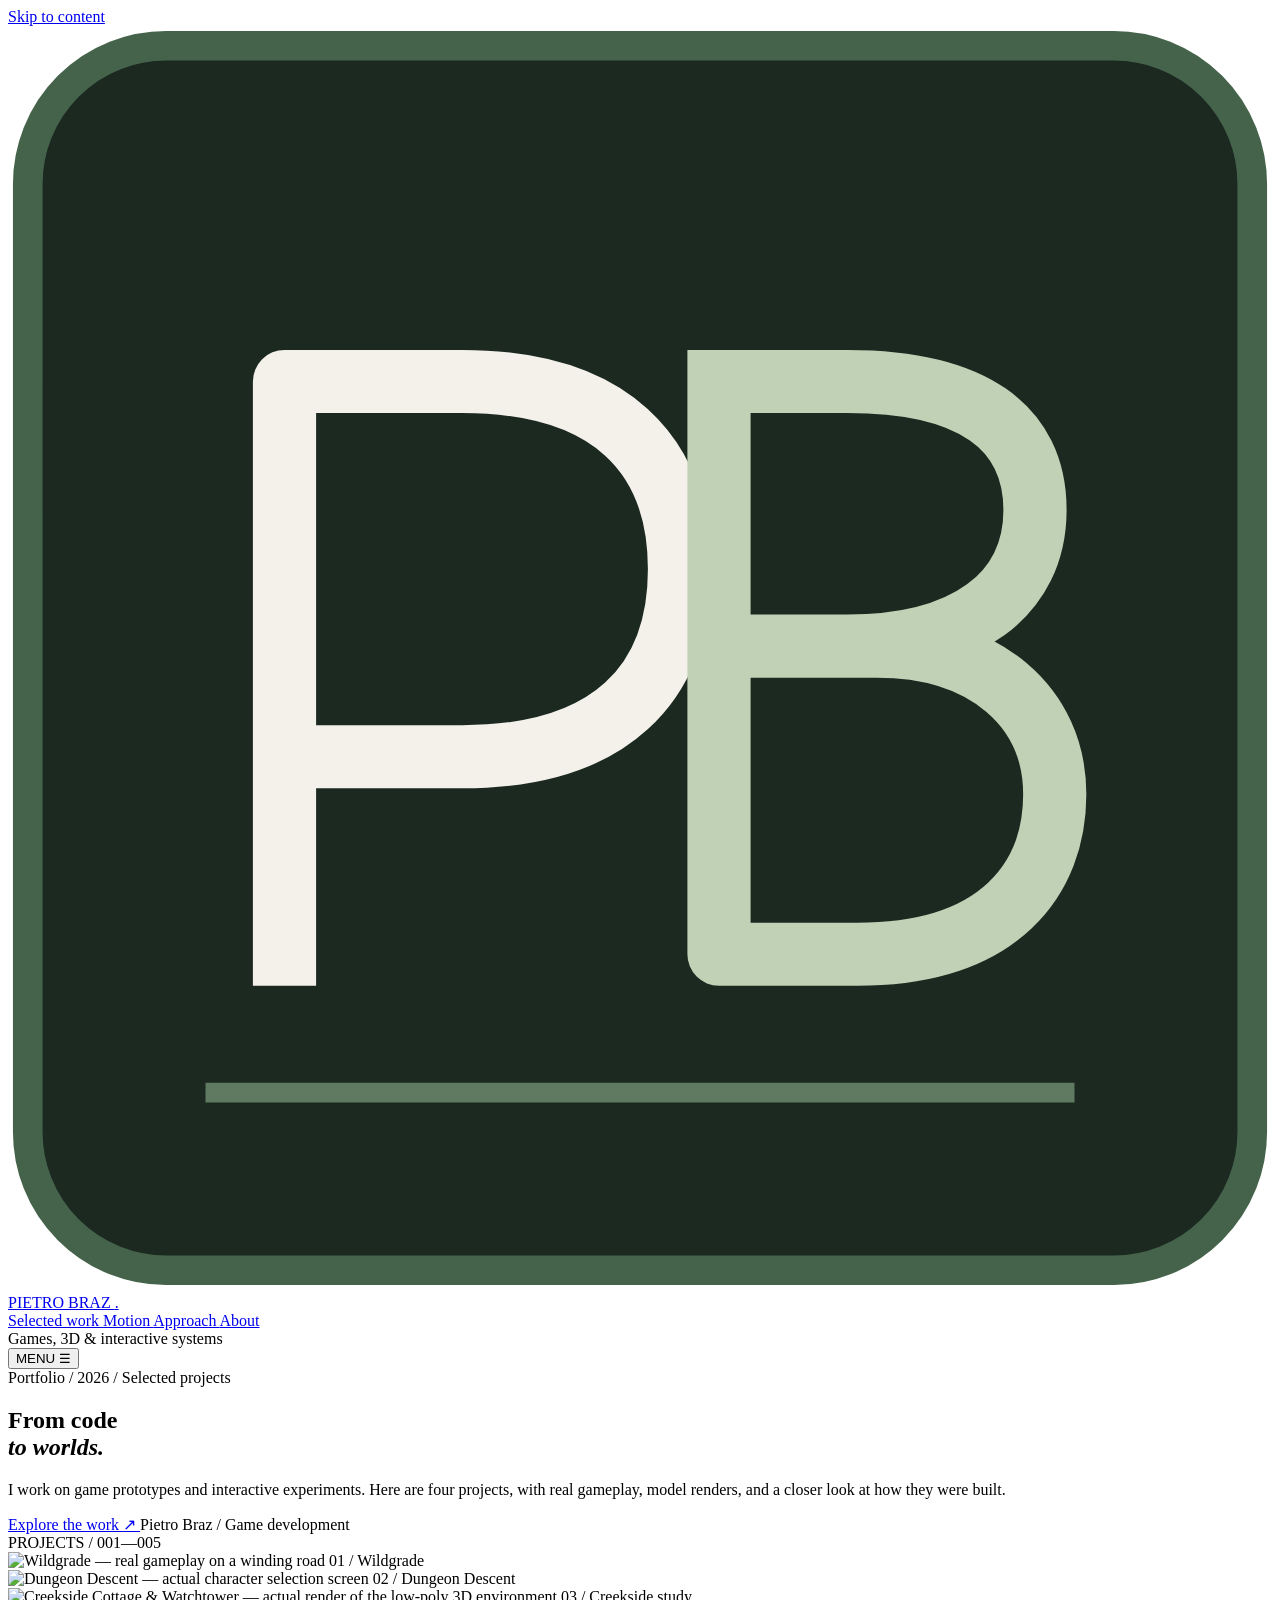
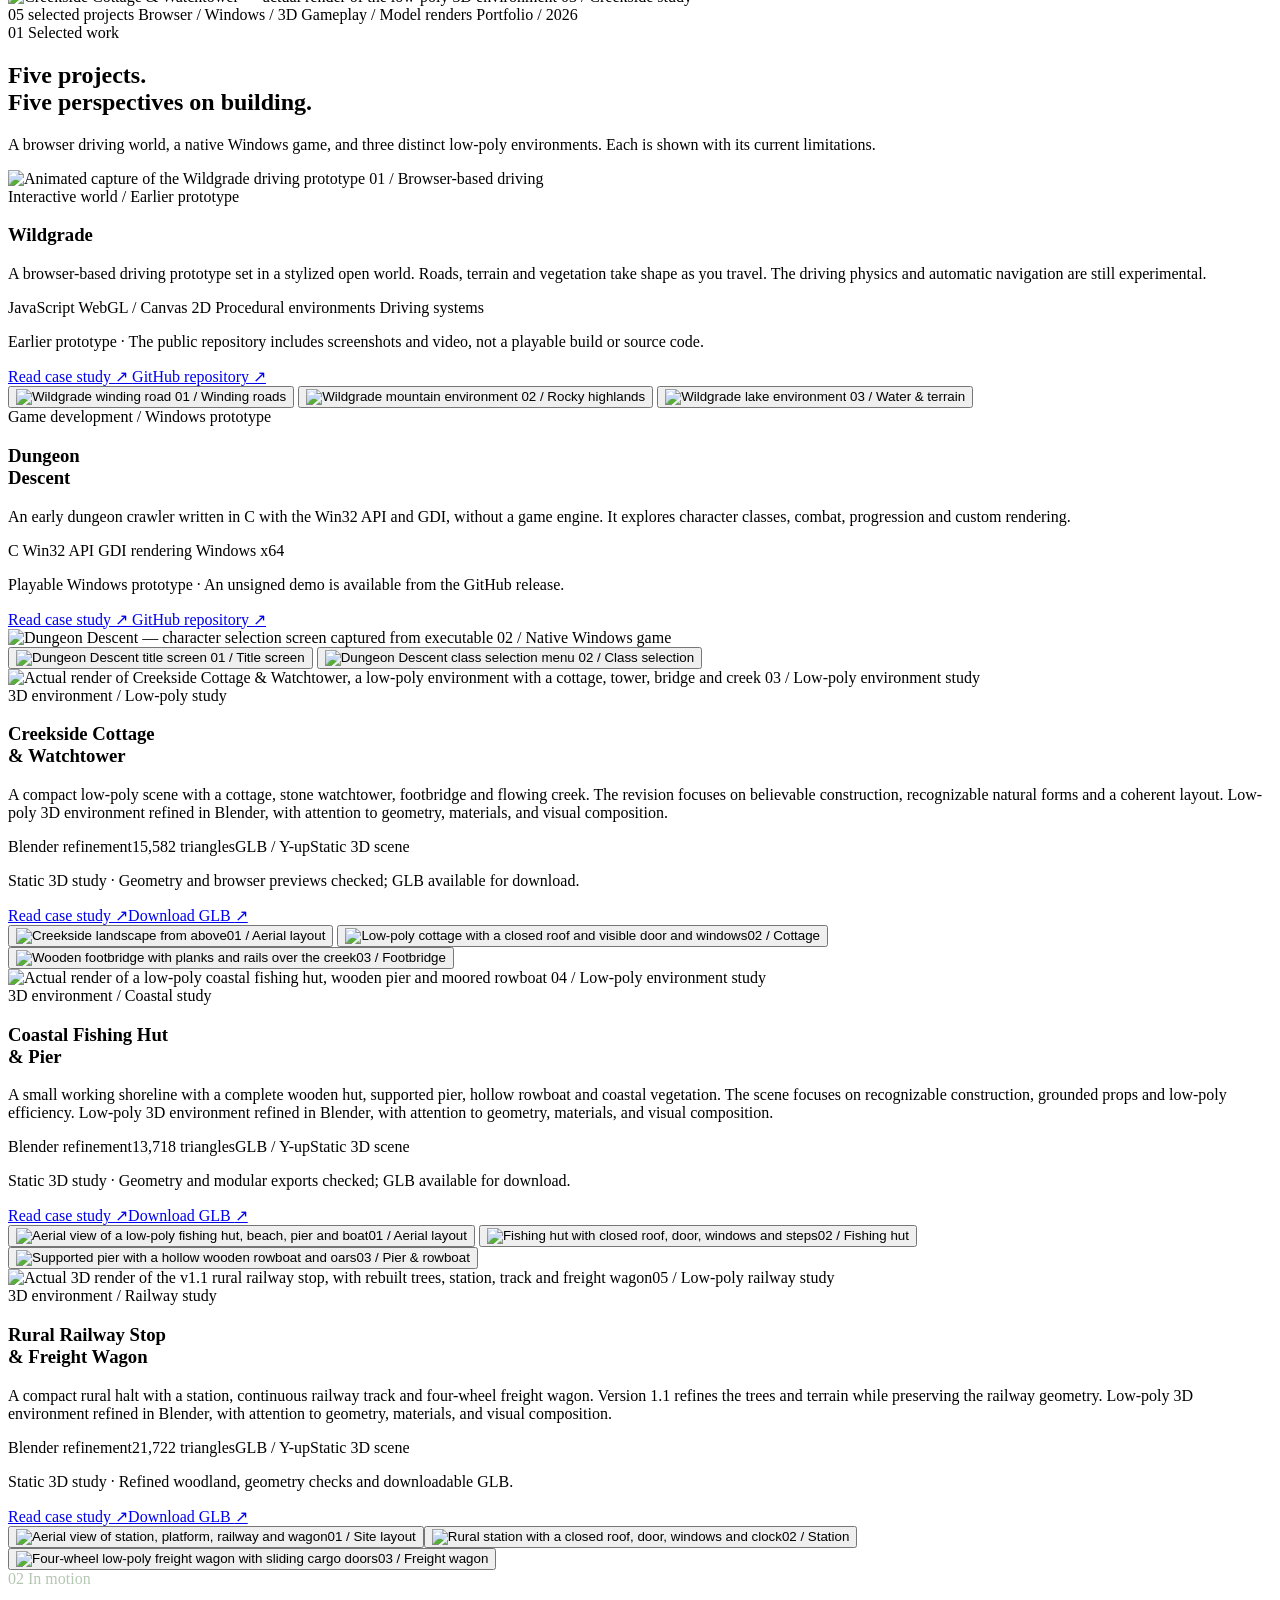
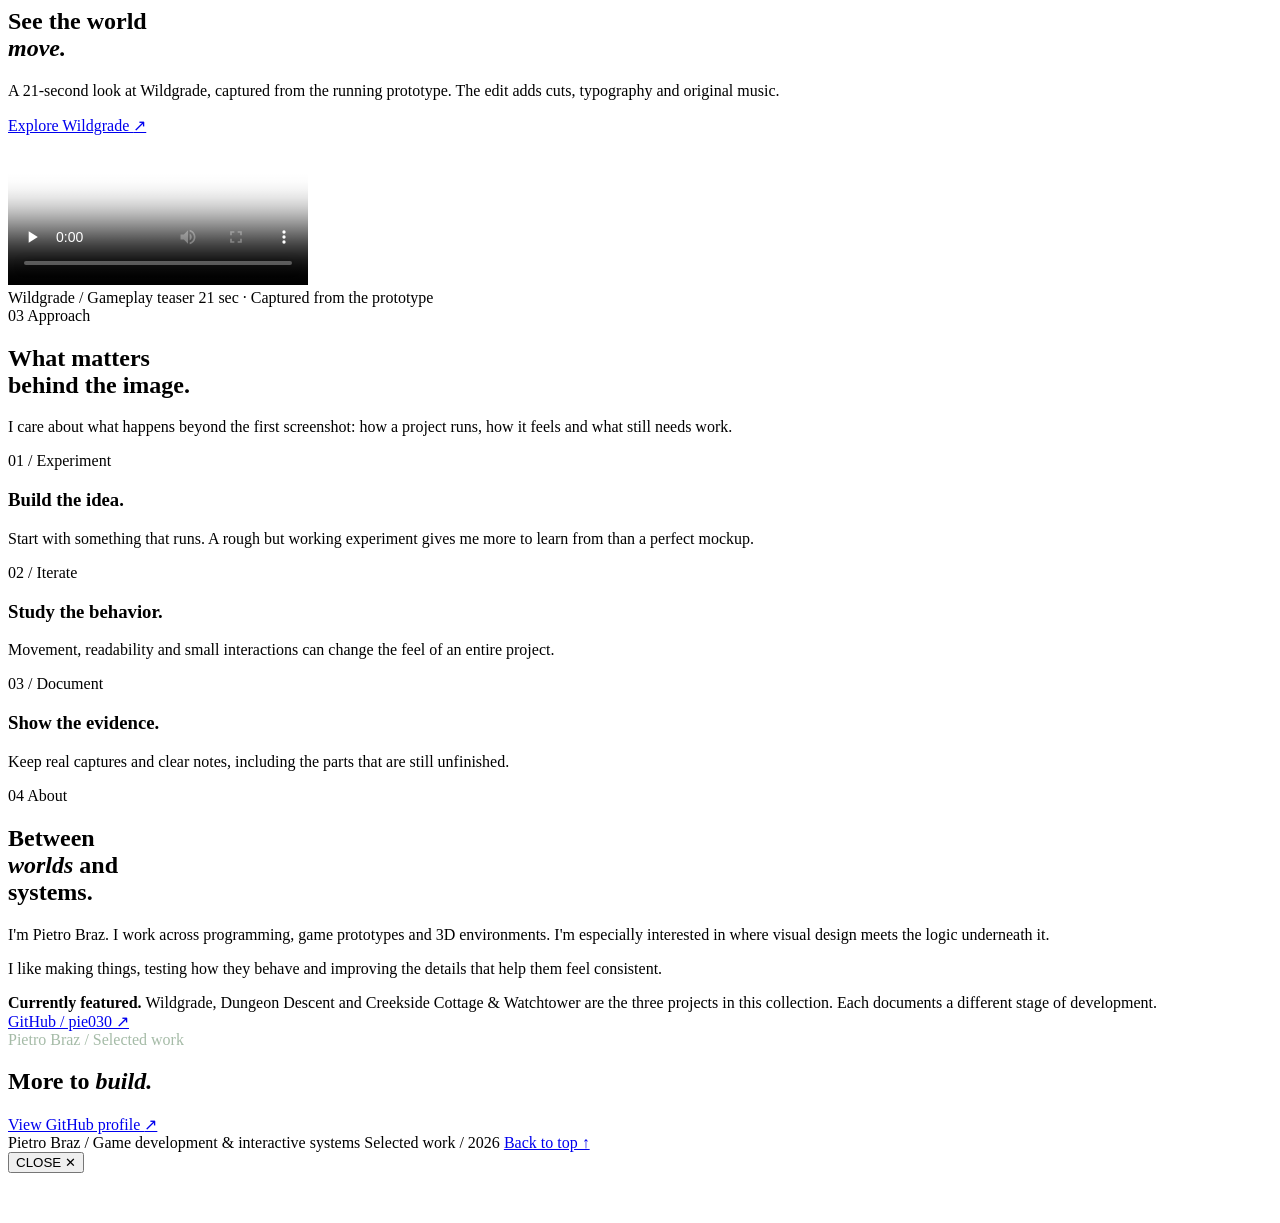
==== index.html @ 0a049646 "Highlight Blender refinement and visual craft in low-poly portfolio studies" ====
<!DOCTYPE html>
<html lang="en">
 <head>
  <meta charset="utf-8"/>
  <meta content="width=device-width, initial-scale=1" name="viewport"/>
  <meta content="#1b2921" name="theme-color"/>
  <meta content="Pietro Braz" name="author"/>
  <meta content="index, follow, max-image-preview:large" name="robots"/>
  <meta content="Pietro Braz — game development and low-poly 3D environments. Five projects spanning driving prototypes, Windows games, coastal scenes and rural railway modeling." name="description"/>
  <link href="https://pie030.github.io/" rel="canonical"/>
  <link href="favicon.svg" rel="icon" type="image/svg+xml"/>
  <link href="favicon.ico" rel="icon" sizes="any"/>
  <link href="apple-touch-icon.png" rel="apple-touch-icon" sizes="256x256"/>
  <meta content="website" property="og:type"/>
  <meta content="Pietro Braz — Portfolio" property="og:site_name"/>
  <meta content="Pietro Braz — Interactive Worlds &amp; Game Systems" property="og:title"/>
  <meta content="Five selected projects in games and 3D environments: Wildgrade, Dungeon Descent, Creekside, Coastal Fishing Hut and Rural Railway Stop. Actual model renders and gameplay captures." property="og:description"/>
  <meta content="https://pie030.github.io/" property="og:url"/>
  <meta content="https://raw.githubusercontent.com/pie030/Wildgrade/main/assets/screenshots/driving.png" property="og:image"/>
  
  <meta content="summary_large_image" name="twitter:card"/>
  <meta content="Pietro Braz — Selected Work" name="twitter:title"/>
  <meta content="Game prototypes, interactive worlds, and low-poly 3D environments." name="twitter:description"/>
  <meta content="https://raw.githubusercontent.com/pie030/Wildgrade/main/assets/screenshots/driving.png" name="twitter:image"/>
  <title>
   Pietro Braz — Interactive Worlds &amp; Game Systems
  </title>
  <link href="css/home.css" rel="stylesheet"/>
  <noscript>
   <style>
    @media (max-width: 760px) {
  .nav { flex-wrap: wrap; }
  .navlinks { display: flex; position: static; width: 100%; padding: 14px 0; box-shadow: none; flex-direction: row; flex-wrap: wrap; gap: 14px 24px; }
  .menu-btn { display: none; }
}
   </style>
  </noscript>
 </head>
 <body>
  <a class="skip" href="#main">
   Skip to content
  </a>
  <header class="sitehead">
   <div class="wrap nav">
    <a aria-label="Pietro Braz, home" class="brand" href="#top">
     <span aria-hidden="true" class="brandmark">
      <svg aria-label="Pietro Braz — monograma PB" role="img" viewbox="0 0 64 64" xmlns="http://www.w3.org/2000/svg">
       <rect fill="#1b2921" height="62" rx="7" width="62" x="1" y="1">
       </rect>
       <rect fill="none" height="62" rx="7" stroke="#45634b" stroke-width="1.5" width="62" x="1" y="1">
       </rect>
       <path d="M14 47V18h9c7.5 0 11 3.7 11 9.5S30.5 37 23 37h-9" fill="none" stroke="#f3f1e9" stroke-linecap="square" stroke-linejoin="round" stroke-width="3.2">
       </path>
       <path d="M36 18v29h7c7.3 0 10-3.9 10-8.1 0-4.4-3.5-7.5-9-7.5h-8m0 0h6.5c6 0 9.5-2.6 9.5-6.9 0-4.2-3.2-6.5-9.5-6.5H36" fill="none" stroke="#c0d1b5" stroke-linecap="square" stroke-linejoin="round" stroke-width="3.2">
       </path>
       <path d="M10 54h44" stroke="#607a62" stroke-width="1">
       </path>
      </svg>
     </span>
     <span>
      PIETRO BRAZ
      <span class="period">
       .
      </span>
     </span>
    </a>
    <nav aria-label="Main navigation" class="navlinks" id="navlinks">
     <a href="#work">
      Selected work
     </a>
     <a href="#film">
      Motion
     </a>
     <a href="#approach">
      Approach
     </a>
     <a href="#about">
      About
     </a>
    </nav>
    <div class="nav-end">
     Games, 3D &amp; interactive systems
    </div>
    <button aria-controls="navlinks" aria-expanded="false" aria-label="Open navigation menu" class="menu-btn" id="menuBtn" type="button">
     MENU ☰
    </button>
   </div>
  </header>
  <main id="main" tabindex="-1">
   <section class="hero" id="top">
    <div class="wrap hero-grid">
     <div class="hero-copy">
      <div>
       <div class="micro eyebrow">
        Portfolio / 2026 / Selected projects
       </div>
       <h1>
        From code
        <br/>
        <em>
         to worlds.
        </em>
       </h1>
       <p>
        I work on game prototypes and interactive experiments. Here are four projects, with real gameplay, model renders, and a closer look at how they were built.
       </p>
      </div>
      <div class="hero-actions">
       <a class="text-link" href="#work">
        Explore the work
        <span aria-hidden="true" class="arrow">
         ↗
        </span>
       </a>
       <span class="muted">
        Pietro Braz / Game development
       </span>
      </div>
     </div>
     <div class="hero-media">
      <span class="hero-index">
       PROJECTS / 001—005
      </span>
      <div class="media-card primary">
       <img alt="Wildgrade — real gameplay on a winding road" decoding="async" fetchpriority="high" height="760" src="assets/wildgrade-road.webp" width="1280"/>
       <span class="media-label">
        01 / Wildgrade
       </span>
      </div>
      <div class="media-card secondary">
       <img alt="Dungeon Descent — actual character selection screen" decoding="async" height="875" src="assets/dungeon-selection.webp" width="1400"/>
       <span class="media-label">
        02 / Dungeon Descent
       </span>
      </div>
      <div class="media-card third">
       <img alt="Creekside Cottage &amp; Watchtower — actual render of the low-poly 3D environment" decoding="async" height="1000" src="assets/creekside-hero.webp" width="1600"/>
       <span class="media-label">
        03 / Creekside study
       </span>
      </div>
     </div>
    </div>
   </section>
   <div class="ticker">
    <div class="wrap">
     <span>
      05 selected projects
     </span>
     <span>
      Browser / Windows / 3D
     </span>
     <span>
      Gameplay / Model renders
     </span>
     <span>
      Portfolio / 2026
     </span>
    </div>
   </div>
   <section class="section" id="work">
    <div class="wrap">
     <div class="sectionhead">
      <div>
       <div class="micro">
        <span class="section-index">
         01
        </span>
        Selected work
       </div>
       <h2>
        Five projects.
        <br/>
        Five perspectives on building.
       </h2>
      </div>
      <p>
       A browser driving world, a native Windows game, and three distinct low-poly environments. Each is shown with its current limitations.
      </p>
     </div>
     <article aria-labelledby="wild-title" class="case">
      <div class="case-top">
       <div class="case-media">
        <picture>
         <source media="(prefers-reduced-motion: reduce)" srcset="assets/wildgrade-road.webp"/>
         <img alt="Animated capture of the Wildgrade driving prototype" decoding="async" height="360" loading="lazy" src="assets/wildgrade-driving-motion.webp" width="640"/>
        </picture>
        <span class="case-corner">
         01 / Browser-based driving
        </span>
       </div>
       <div class="case-content">
        <div>
         <div class="kicker">
          Interactive world / Earlier prototype
         </div>
         <h3 id="wild-title">
          Wildgrade
         </h3>
         <p>
          A browser-based driving prototype set in a stylized open world. Roads, terrain and vegetation take shape as you travel. The driving physics and automatic navigation are still experimental.
         </p>
         <div class="chips">
          <span class="chip">
           JavaScript
          </span>
          <span class="chip">
           WebGL / Canvas 2D
          </span>
          <span class="chip">
           Procedural environments
          </span>
          <span class="chip">
           Driving systems
          </span>
         </div>
        </div>
        <div class="case-bottom">
         <p class="case-note">
          Earlier prototype · The public repository includes screenshots and video, not a playable build or source code.
         </p>
         <div class="project-actions">
          <a class="text-link" href="projects/wildgrade.html">
           Read case study
           <span aria-hidden="true" class="arrow">
            ↗
           </span>
          </a>
          <a class="text-link project-secondary" href="https://github.com/pie030/Wildgrade" rel="noopener noreferrer" target="_blank">
           GitHub repository
           <span aria-hidden="true" class="arrow">
            ↗
           </span>
          </a>
         </div>
        </div>
       </div>
      </div>
      <div class="case-gallery">
       <button aria-label="Enlarge Wildgrade road screenshot" class="gallery-tile" data-caption="Wildgrade / Winding roads" data-lightbox="" type="button">
        <img alt="Wildgrade winding road" decoding="async" height="760" loading="lazy" src="assets/wildgrade-road.webp" width="1280"/>
        <span>
         01 / Winding roads
        </span>
       </button>
       <button aria-label="Enlarge Wildgrade mountain screenshot" class="gallery-tile" data-caption="Wildgrade / Rocky highlands" data-lightbox="" type="button">
        <img alt="Wildgrade mountain environment" decoding="async" height="760" loading="lazy" src="assets/wildgrade-mountains.webp" width="1280"/>
        <span>
         02 / Rocky highlands
        </span>
       </button>
       <button aria-label="Enlarge Wildgrade lake screenshot" class="gallery-tile" data-caption="Wildgrade / Water &amp; terrain" data-lightbox="" type="button">
        <img alt="Wildgrade lake environment" decoding="async" height="760" loading="lazy" src="assets/wildgrade-lake.webp" width="1280"/>
        <span>
         03 / Water &amp; terrain
        </span>
       </button>
      </div>
     </article>
     <article aria-labelledby="dungeon-title" class="case">
      <div class="case-top reverse">
       <div class="case-content">
        <div>
         <div class="kicker">
          Game development / Windows prototype
         </div>
         <h3 id="dungeon-title">
          Dungeon
          <br/>
          Descent
         </h3>
         <p>
          An early dungeon crawler written in C with the Win32 API and GDI, without a game engine. It explores character classes, combat, progression and custom rendering.
         </p>
         <div class="chips">
          <span class="chip">
           C
          </span>
          <span class="chip">
           Win32 API
          </span>
          <span class="chip">
           GDI rendering
          </span>
          <span class="chip">
           Windows x64
          </span>
         </div>
        </div>
        <div class="case-bottom">
         <p class="case-note">
          Playable Windows prototype · An unsigned demo is available from the GitHub release.
         </p>
         <div class="project-actions">
          <a class="text-link" href="projects/dungeon-descent.html">
           Read case study
           <span aria-hidden="true" class="arrow">
            ↗
           </span>
          </a>
          <a class="text-link project-secondary" href="https://github.com/pie030/Dungeon-Descent" rel="noopener noreferrer" target="_blank">
           GitHub repository
           <span aria-hidden="true" class="arrow">
            ↗
           </span>
          </a>
         </div>
        </div>
       </div>
       <div class="case-media dungeon">
        <img alt="Dungeon Descent — character selection screen captured from executable" decoding="async" height="875" loading="lazy" src="assets/dungeon-selection.webp" width="1400"/>
        <span class="case-corner">
         02 / Native Windows game
        </span>
       </div>
      </div>
      <div class="case-gallery two">
       <button aria-label="Enlarge Dungeon Descent title screen" class="gallery-tile dungeon" data-caption="Dungeon Descent / Title screen" data-lightbox="" type="button">
        <img alt="Dungeon Descent title screen" decoding="async" height="875" loading="lazy" src="assets/dungeon-title.webp" width="1400"/>
        <span>
         01 / Title screen
        </span>
       </button>
       <button aria-label="Enlarge Dungeon Descent character selection" class="gallery-tile dungeon" data-caption="Dungeon Descent / Class selection" data-lightbox="" type="button">
        <img alt="Dungeon Descent class selection menu" decoding="async" height="875" loading="lazy" src="assets/dungeon-selection.webp" width="1400"/>
        <span>
         02 / Class selection
        </span>
       </button>
      </div>
     </article>
     <article aria-labelledby="creekside-title" class="case">
      <div class="case-top">
       <div class="case-media">
        <img alt="Actual render of Creekside Cottage &amp; Watchtower, a low-poly environment with a cottage, tower, bridge and creek" decoding="async" height="1000" loading="lazy" src="assets/creekside-hero.webp" width="1600"/>
        <span class="case-corner">03 / Low-poly environment study</span>
       </div>
       <div class="case-content">
        <div>
         <div class="kicker">3D environment / Low-poly study</div>
         <h3 id="creekside-title">Creekside Cottage<br/>&amp; Watchtower</h3>
         <p>A compact low-poly scene with a cottage, stone watchtower, footbridge and flowing creek. The revision focuses on believable construction, recognizable natural forms and a coherent layout. Low-poly 3D environment refined in Blender, with attention to geometry, materials, and visual composition.</p>
         <div class="chips"><span class="chip">Blender refinement</span><span class="chip">15,582 triangles</span><span class="chip">GLB / Y-up</span><span class="chip">Static 3D scene</span></div>
        </div>
        <div class="case-bottom">
         <p class="case-note">Static 3D study · Geometry and browser previews checked; GLB available for download.</p>
         <div class="project-actions"><a class="text-link" href="projects/creekside-cottage-watchtower.html">Read case study <span aria-hidden="true" class="arrow">↗</span></a><a class="text-link project-secondary" href="assets/creekside-yup-v03.glb" download>Download GLB <span aria-hidden="true" class="arrow">↗</span></a></div>
        </div>
       </div>
      </div>
      <div class="case-gallery">
       <button aria-label="Enlarge aerial view of Creekside" class="gallery-tile" data-caption="Creekside / Aerial layout" data-lightbox="" type="button"><img alt="Creekside landscape from above" decoding="async" height="788" loading="lazy" src="assets/creekside-aerial.webp" width="1400"/><span>01 / Aerial layout</span></button>
       <button aria-label="Enlarge cottage detail" class="gallery-tile" data-caption="Creekside / Cottage construction" data-lightbox="" type="button"><img alt="Low-poly cottage with a closed roof and visible door and windows" decoding="async" height="675" loading="lazy" src="assets/creekside-cottage.webp" width="1200"/><span>02 / Cottage</span></button>
       <button aria-label="Enlarge bridge detail" class="gallery-tile" data-caption="Creekside / Footbridge" data-lightbox="" type="button"><img alt="Wooden footbridge with planks and rails over the creek" decoding="async" height="675" loading="lazy" src="assets/creekside-bridge.webp" width="1200"/><span>03 / Footbridge</span></button>
      </div>
     </article>
     <article aria-labelledby="coastal-title" class="case">
      <div class="case-top">
       <div class="case-media">
        <img alt="Actual render of a low-poly coastal fishing hut, wooden pier and moored rowboat" decoding="async" height="1000" loading="lazy" src="assets/coastal-hero.webp" width="1600"/>
        <span class="case-corner">04 / Low-poly environment study</span>
       </div>
       <div class="case-content">
        <div>
         <div class="kicker">3D environment / Coastal study</div>
         <h3 id="coastal-title">Coastal Fishing Hut<br/>&amp; Pier</h3>
         <p>A small working shoreline with a complete wooden hut, supported pier, hollow rowboat and coastal vegetation. The scene focuses on recognizable construction, grounded props and low-poly efficiency. Low-poly 3D environment refined in Blender, with attention to geometry, materials, and visual composition.</p>
         <div class="chips"><span class="chip">Blender refinement</span><span class="chip">13,718 triangles</span><span class="chip">GLB / Y-up</span><span class="chip">Static 3D scene</span></div>
        </div>
        <div class="case-bottom">
         <p class="case-note">Static 3D study · Geometry and modular exports checked; GLB available for download.</p>
         <div class="project-actions"><a class="text-link" href="projects/coastal-fishing-hut-pier.html">Read case study <span aria-hidden="true" class="arrow">↗</span></a><a class="text-link project-secondary" href="assets/coastal-fishing-hut-pier-yup.glb" download>Download GLB <span aria-hidden="true" class="arrow">↗</span></a></div>
        </div>
       </div>
      </div>
      <div class="case-gallery">
       <button aria-label="Enlarge aerial view of Coastal Fishing Hut and Pier" class="gallery-tile" data-caption="Coastal / Aerial layout" data-lightbox="" type="button"><img alt="Aerial view of a low-poly fishing hut, beach, pier and boat" decoding="async" height="900" loading="lazy" src="assets/coastal-aerial.webp" width="1600"/><span>01 / Aerial layout</span></button>
       <button aria-label="Enlarge fishing hut detail" class="gallery-tile" data-caption="Coastal / Fishing hut" data-lightbox="" type="button"><img alt="Fishing hut with closed roof, door, windows and steps" decoding="async" height="875" loading="lazy" src="assets/coastal-hut.webp" width="1400"/><span>02 / Fishing hut</span></button>
       <button aria-label="Enlarge pier and boat detail" class="gallery-tile" data-caption="Coastal / Pier and rowboat" data-lightbox="" type="button"><img alt="Supported pier with a hollow wooden rowboat and oars" decoding="async" height="875" loading="lazy" src="assets/coastal-boat.webp" width="1400"/><span>03 / Pier &amp; rowboat</span></button>
      </div>
     </article>
     <article aria-labelledby="railway-title" class="case">
      <div class="case-top"><div class="case-media"><img alt="Actual 3D render of the v1.1 rural railway stop, with rebuilt trees, station, track and freight wagon" decoding="async" height="1000" loading="lazy" src="assets/railway-hero.webp" width="1600"/><span class="case-corner">05 / Low-poly railway study</span></div>
       <div class="case-content"><div><div class="kicker">3D environment / Railway study</div><h3 id="railway-title">Rural Railway Stop<br/>&amp; Freight Wagon</h3><p>A compact rural halt with a station, continuous railway track and four-wheel freight wagon. Version 1.1 refines the trees and terrain while preserving the railway geometry. Low-poly 3D environment refined in Blender, with attention to geometry, materials, and visual composition.</p><div class="chips"><span class="chip">Blender refinement</span><span class="chip">21,722 triangles</span><span class="chip">GLB / Y-up</span><span class="chip">Static 3D scene</span></div></div><div class="case-bottom"><p class="case-note">Static 3D study · Refined woodland, geometry checks and downloadable GLB.</p><div class="project-actions"><a class="text-link" href="projects/rural-railway-stop-freight-wagon.html">Read case study <span aria-hidden="true" class="arrow">↗</span></a><a class="text-link project-secondary" href="assets/rural-railway-stop-freight-wagon-yup.glb" download>Download GLB <span aria-hidden="true" class="arrow">↗</span></a></div></div></div></div>
      <div class="case-gallery"><button aria-label="Enlarge aerial view of the railway stop" class="gallery-tile" data-caption="Railway / Aerial composition" data-lightbox="" type="button"><img alt="Aerial view of station, platform, railway and wagon" decoding="async" height="900" loading="lazy" src="assets/railway-aerial.webp" width="1600"/><span>01 / Site layout</span></button><button aria-label="Enlarge railway station detail" class="gallery-tile" data-caption="Railway / Station architecture" data-lightbox="" type="button"><img alt="Rural station with a closed roof, door, windows and clock" decoding="async" height="875" loading="lazy" src="assets/railway-station.webp" width="1400"/><span>02 / Station</span></button><button aria-label="Enlarge freight wagon detail" class="gallery-tile" data-caption="Railway / Freight wagon" data-lightbox="" type="button"><img alt="Four-wheel low-poly freight wagon with sliding cargo doors" decoding="async" height="875" loading="lazy" src="assets/railway-wagon.webp" width="1400"/><span>03 / Freight wagon</span></button></div>
     </article>    </div>
   </section>
   <section class="film" id="film">
    <div class="wrap film-grid">
     <div>
      <div class="micro" style="color:#b3c7b2">
       <span class="section-index">
        02
       </span>
       In motion
      </div>
      <h2>
       See the world
       <br/>
       <em>
        move.
       </em>
      </h2>
      <p>
       A 21-second look at Wildgrade, captured from the running prototype. The edit adds cuts, typography and original music.
      </p>
      <a class="text-link" href="https://github.com/pie030/Wildgrade" rel="noopener noreferrer" target="_blank">
       Explore Wildgrade
       <span aria-hidden="true" class="arrow">
        ↗
       </span>
      </a>
     </div>
     <div>
      <div class="film-frame">
       <video aria-label="Wildgrade cinematic gameplay teaser, 21 seconds" controls="" playsinline="" poster="assets/wildgrade-film-poster.webp" preload="none">
        <source src="assets/wildgrade-gameplay-film.mp4" type="video/mp4"/>
        Your browser does not support embedded video.
       </video>
      </div>
      <div class="film-caption">
       <span>
        Wildgrade / Gameplay teaser
       </span>
       <span>
        21 sec · Captured from the prototype
       </span>
      </div>
     </div>
    </div>
   </section>
   <section class="method" id="approach">
    <div class="wrap">
     <div class="method-head">
      <div>
       <div class="micro">
        <span class="section-index">
         03
        </span>
        Approach
       </div>
       <h2>
        What matters
        <br/>
        behind the image.
       </h2>
      </div>
      <p>
       I care about what happens beyond the first screenshot: how a project runs, how it feels and what still needs work.
      </p>
     </div>
     <div class="method-grid">
      <div class="method-item">
       <div class="micro">
        01 / Experiment
       </div>
       <h3>
        Build the idea.
       </h3>
       <p>
        Start with something that runs. A rough but working experiment gives me more to learn from than a perfect mockup.
       </p>
      </div>
      <div class="method-item">
       <div class="micro">
        02 / Iterate
       </div>
       <h3>
        Study the behavior.
       </h3>
       <p>
        Movement, readability and small interactions can change the feel of an entire project.
       </p>
      </div>
      <div class="method-item">
       <div class="micro">
        03 / Document
       </div>
       <h3>
        Show the evidence.
       </h3>
       <p>
        Keep real captures and clear notes, including the parts that are still unfinished.
       </p>
      </div>
     </div>
    </div>
   </section>
   <section class="about" id="about">
    <div class="wrap about-grid">
     <div>
      <div class="micro">
       <span class="section-index">
        04
       </span>
       About
      </div>
      <h2>
       Between
       <br/>
       <em>
        worlds
       </em>
       and
       <br/>
       systems.
      </h2>
     </div>
     <div class="about-copy">
      <p>
       I'm Pietro Braz. I work across programming, game prototypes and 3D environments. I'm especially interested in where visual design meets the logic underneath it.
      </p>
      <p>
       I like making things, testing how they behave and improving the details that help them feel consistent.
      </p>
      <div class="about-note">
       <strong>
        Currently featured.
       </strong>
       Wildgrade, Dungeon Descent and Creekside Cottage &amp; Watchtower are the three projects in this collection. Each documents a different stage of development.
      </div>
      <a class="text-link" href="https://github.com/pie030" rel="noopener noreferrer" target="_blank">
       GitHub / pie030
       <span aria-hidden="true" class="arrow">
        ↗
       </span>
      </a>
     </div>
    </div>
   </section>
  </main>
  <footer>
   <div class="wrap">
    <div class="foot-main">
     <div>
      <div class="micro" style="color:#a5bba7">
       Pietro Braz / Selected work
      </div>
      <h2>
       More to
       <em>
        build.
       </em>
      </h2>
     </div>
     <a class="text-link" href="https://github.com/pie030" rel="noopener noreferrer" target="_blank">
      View GitHub profile
      <span aria-hidden="true" class="arrow">
       ↗
      </span>
     </a>
    </div>
    <div class="foot-bottom">
     <span>
      Pietro Braz / Game development &amp; interactive systems
     </span>
     <span>
      Selected work / 2026
     </span>
     <a href="#top">
      Back to top ↑
     </a>
    </div>
   </div>
  </footer>
  <div aria-hidden="true" aria-label="Screenshot preview" aria-modal="true" class="lightbox" id="lightbox" role="dialog">
   <button aria-label="Close preview" class="lightbox-close" id="lightboxClose" type="button">
    CLOSE ✕
   </button>
   <figure>
    <img alt="" id="lightboxImg"/>
    <figcaption id="lightboxCaption">
    </figcaption>
   </figure>
  </div>
  <script defer="True" src="js/site.js">
  </script>
 </body>
</html>
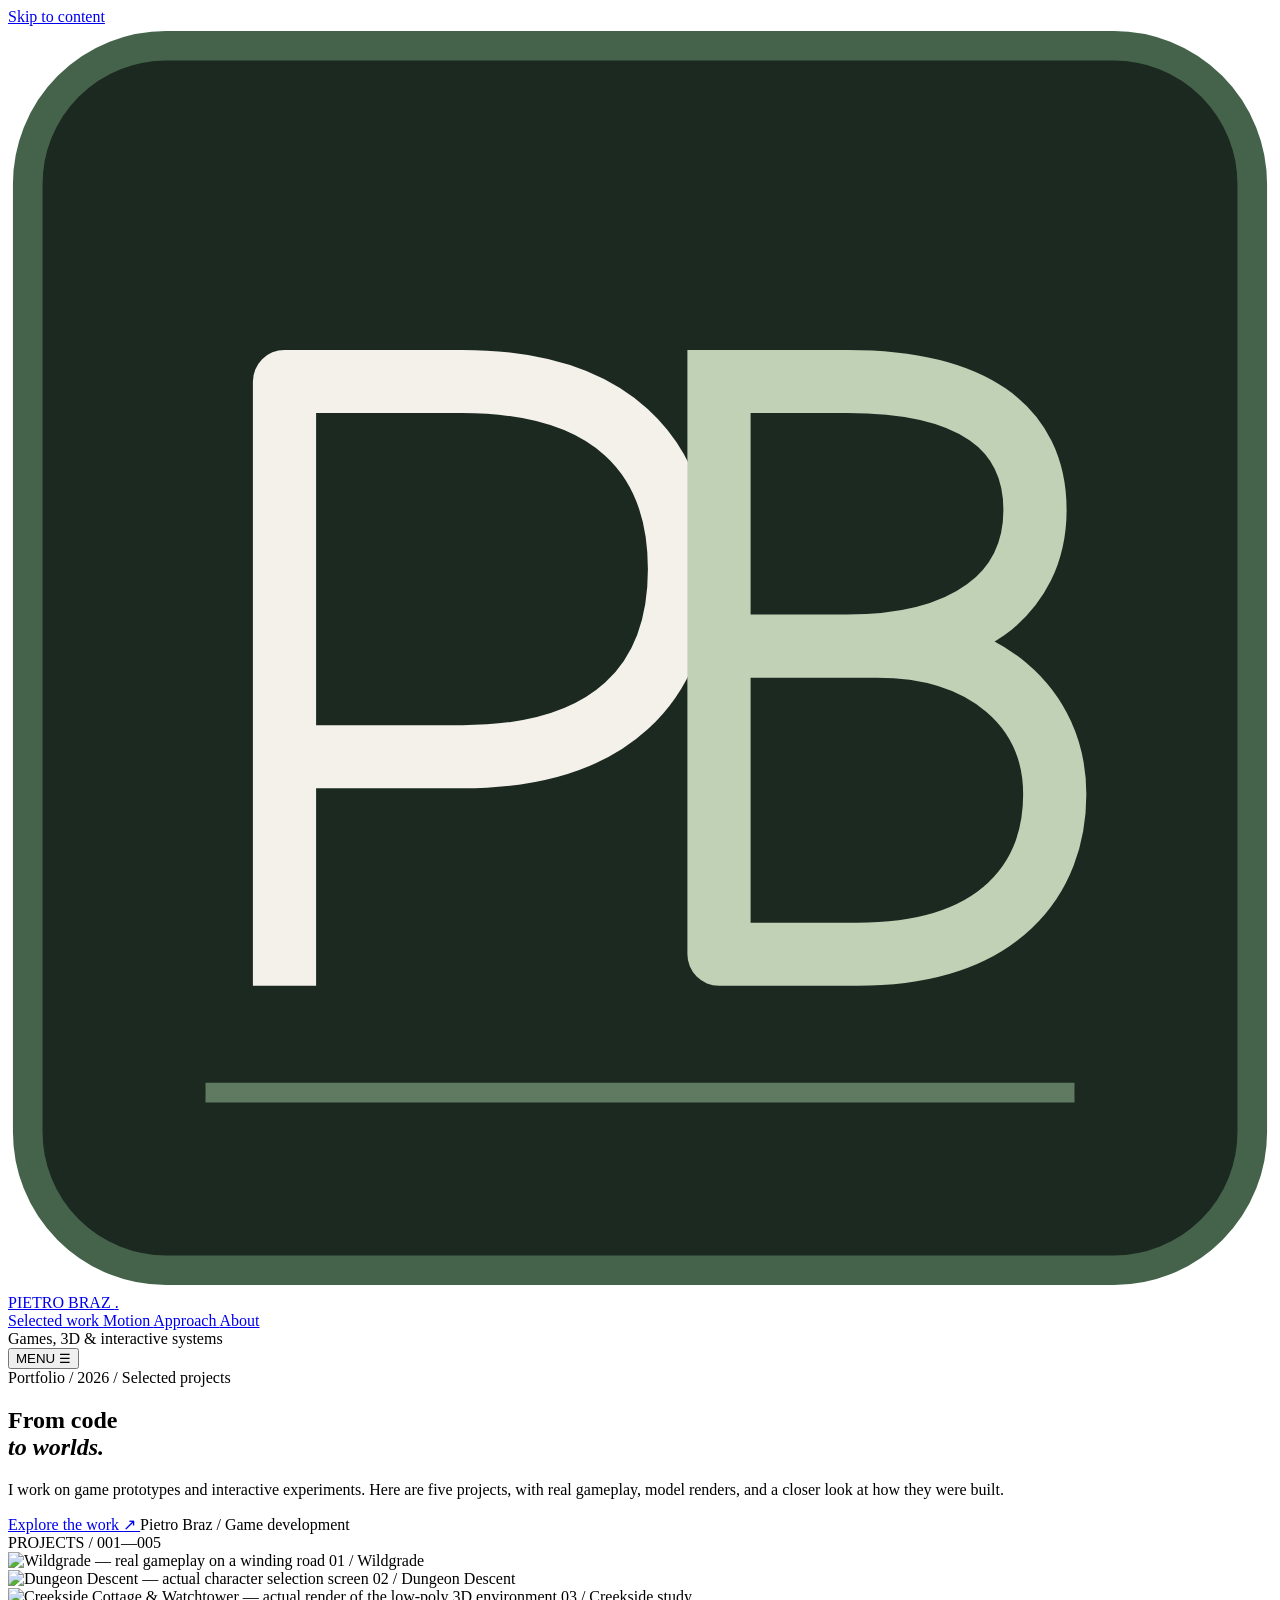
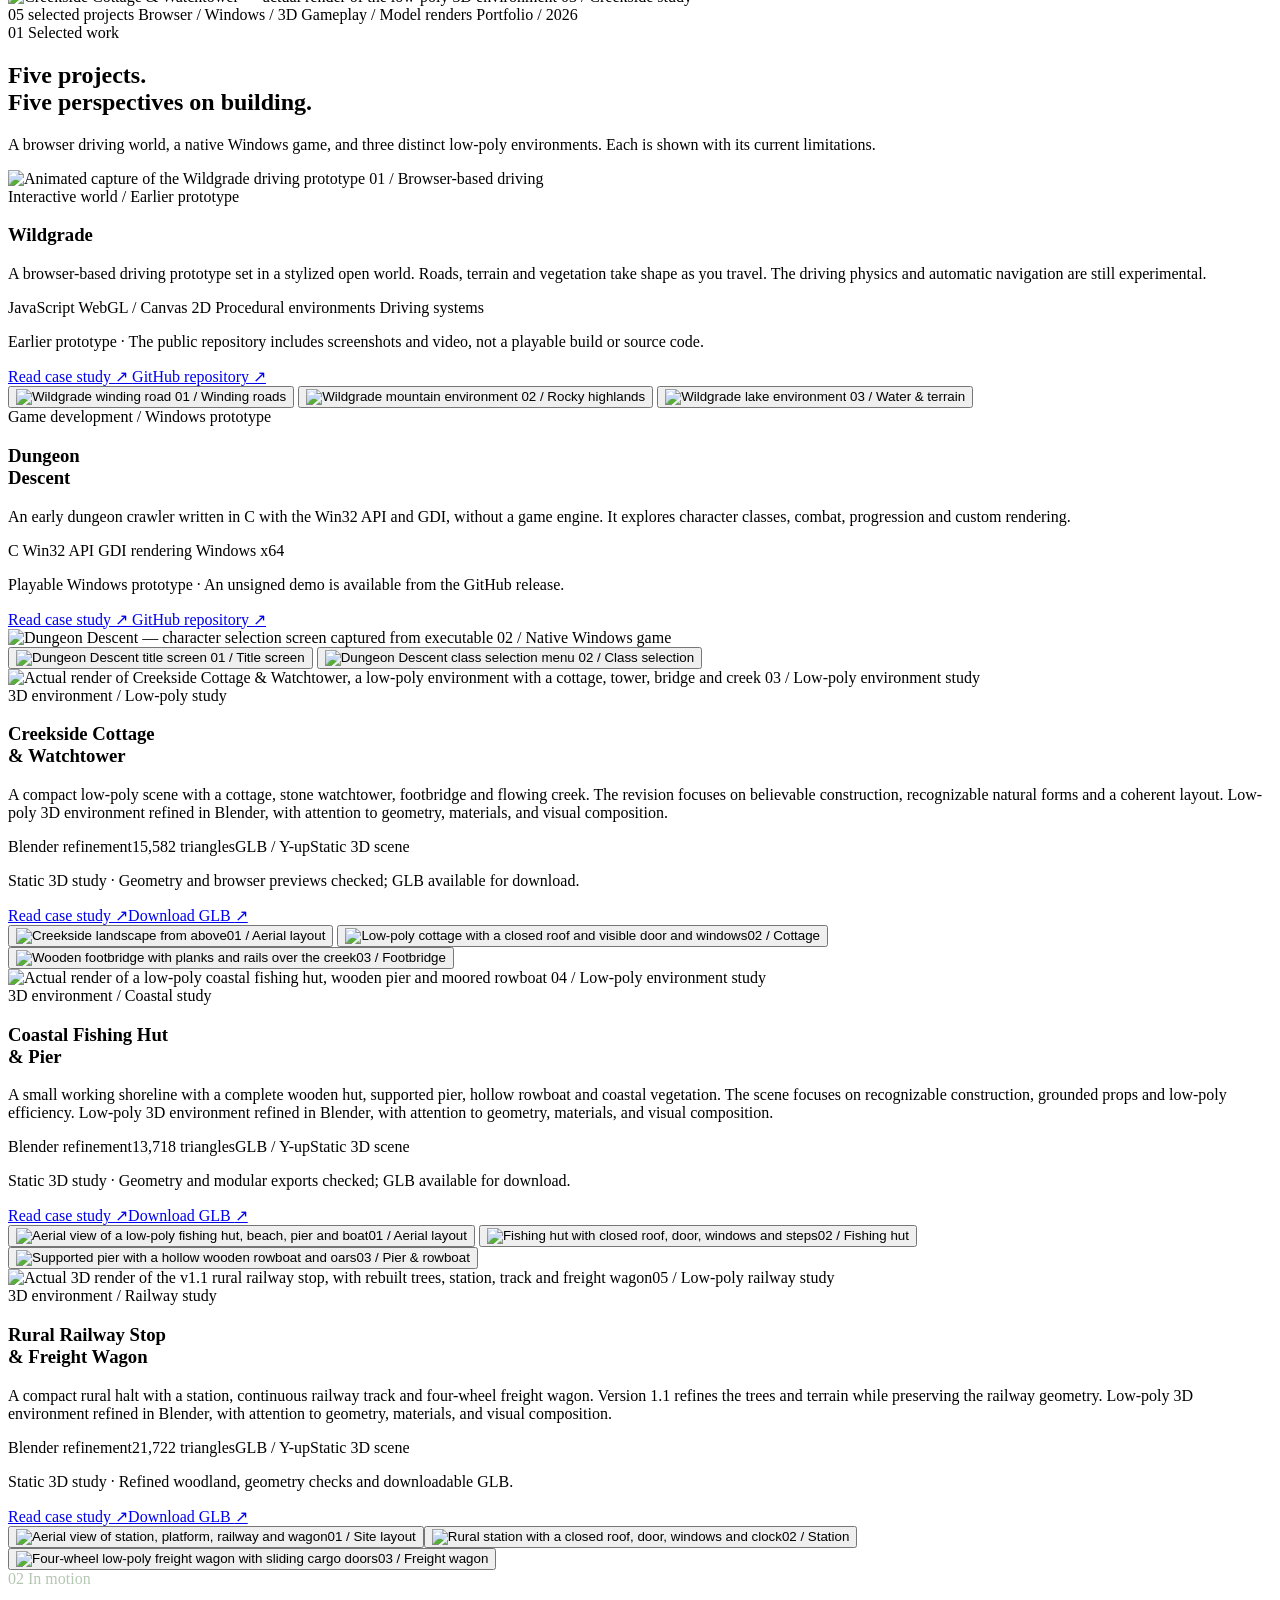
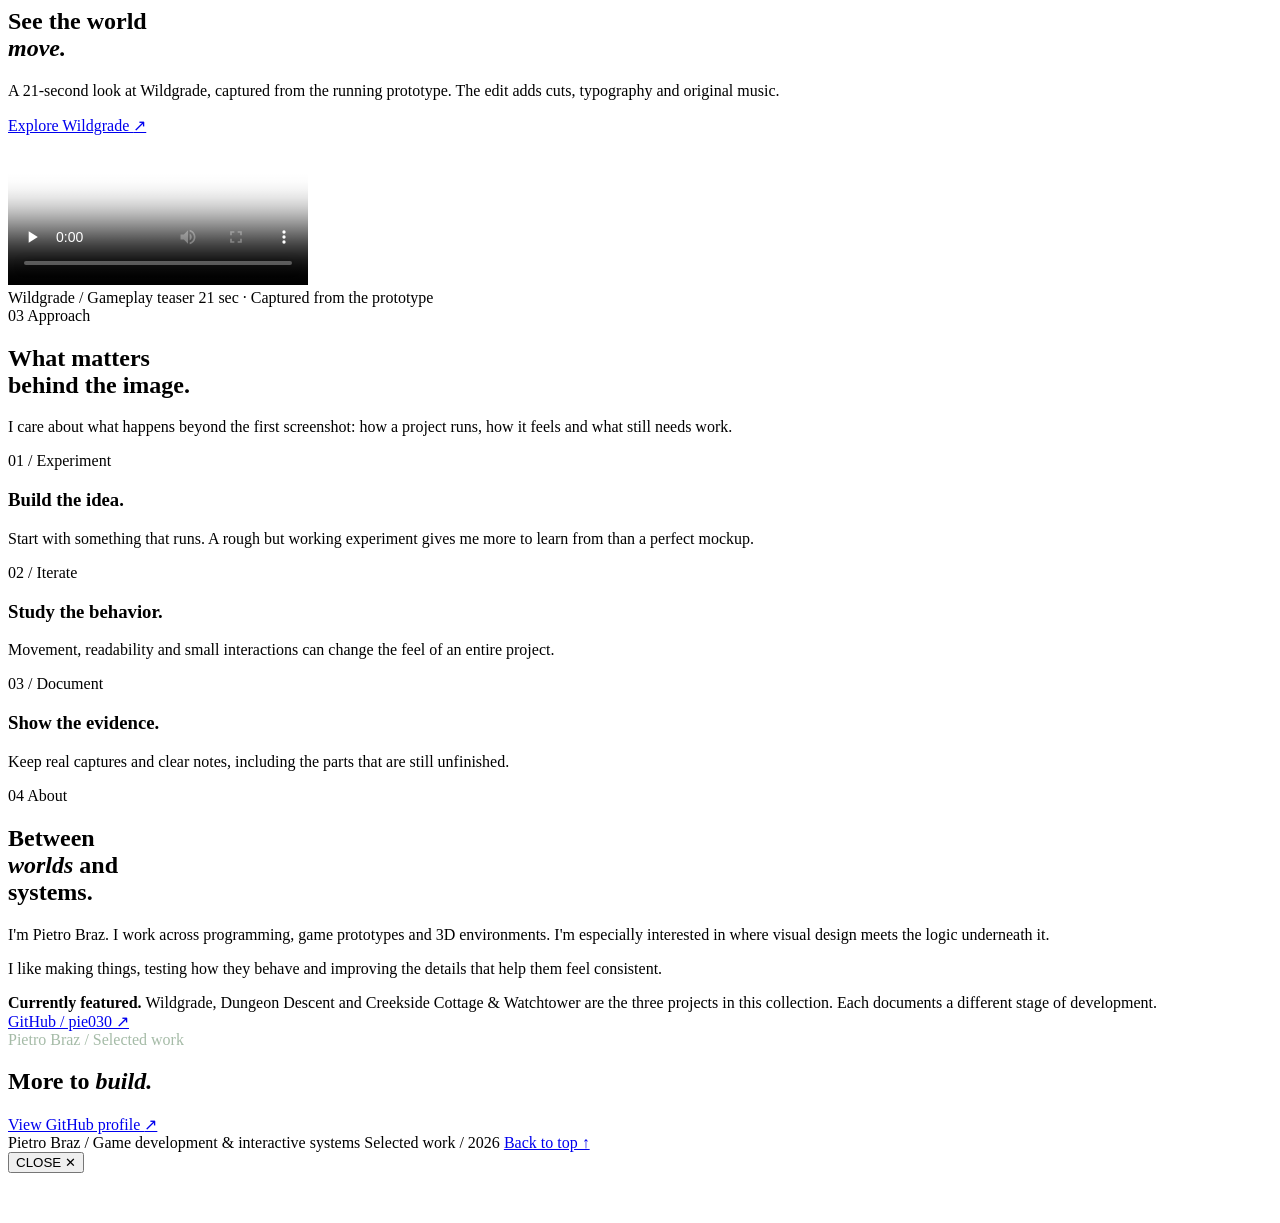
==== commit b440837b: "Gate portfolio deployment on Chromium desktop/mobile interaction smoke tests" ====
--- a/index.html
+++ b/index.html
@@ -16,12 +16,12 @@
   <meta content="Pietro Braz — Interactive Worlds &amp; Game Systems" property="og:title"/>
   <meta content="Five selected projects in games and 3D environments: Wildgrade, Dungeon Descent, Creekside, Coastal Fishing Hut and Rural Railway Stop. Actual model renders and gameplay captures." property="og:description"/>
   <meta content="https://pie030.github.io/" property="og:url"/>
-  <meta content="https://raw.githubusercontent.com/pie030/Wildgrade/main/assets/screenshots/driving.png" property="og:image"/>
+  <meta content="https://pie030.github.io/assets/wildgrade-road.webp" property="og:image"/>
   
   <meta content="summary_large_image" name="twitter:card"/>
   <meta content="Pietro Braz — Selected Work" name="twitter:title"/>
   <meta content="Game prototypes, interactive worlds, and low-poly 3D environments." name="twitter:description"/>
-  <meta content="https://raw.githubusercontent.com/pie030/Wildgrade/main/assets/screenshots/driving.png" name="twitter:image"/>
+  <meta content="https://pie030.github.io/assets/wildgrade-road.webp" name="twitter:image"/>
   <title>
    Pietro Braz — Interactive Worlds &amp; Game Systems
   </title>
@@ -102,7 +102,7 @@
         </em>
        </h1>
        <p>
-        I work on game prototypes and interactive experiments. Here are four projects, with real gameplay, model renders, and a closer look at how they were built.
+        I work on game prototypes and interactive experiments. Here are five projects, with real gameplay, model renders, and a closer look at how they were built.
        </p>
       </div>
       <div class="hero-actions">
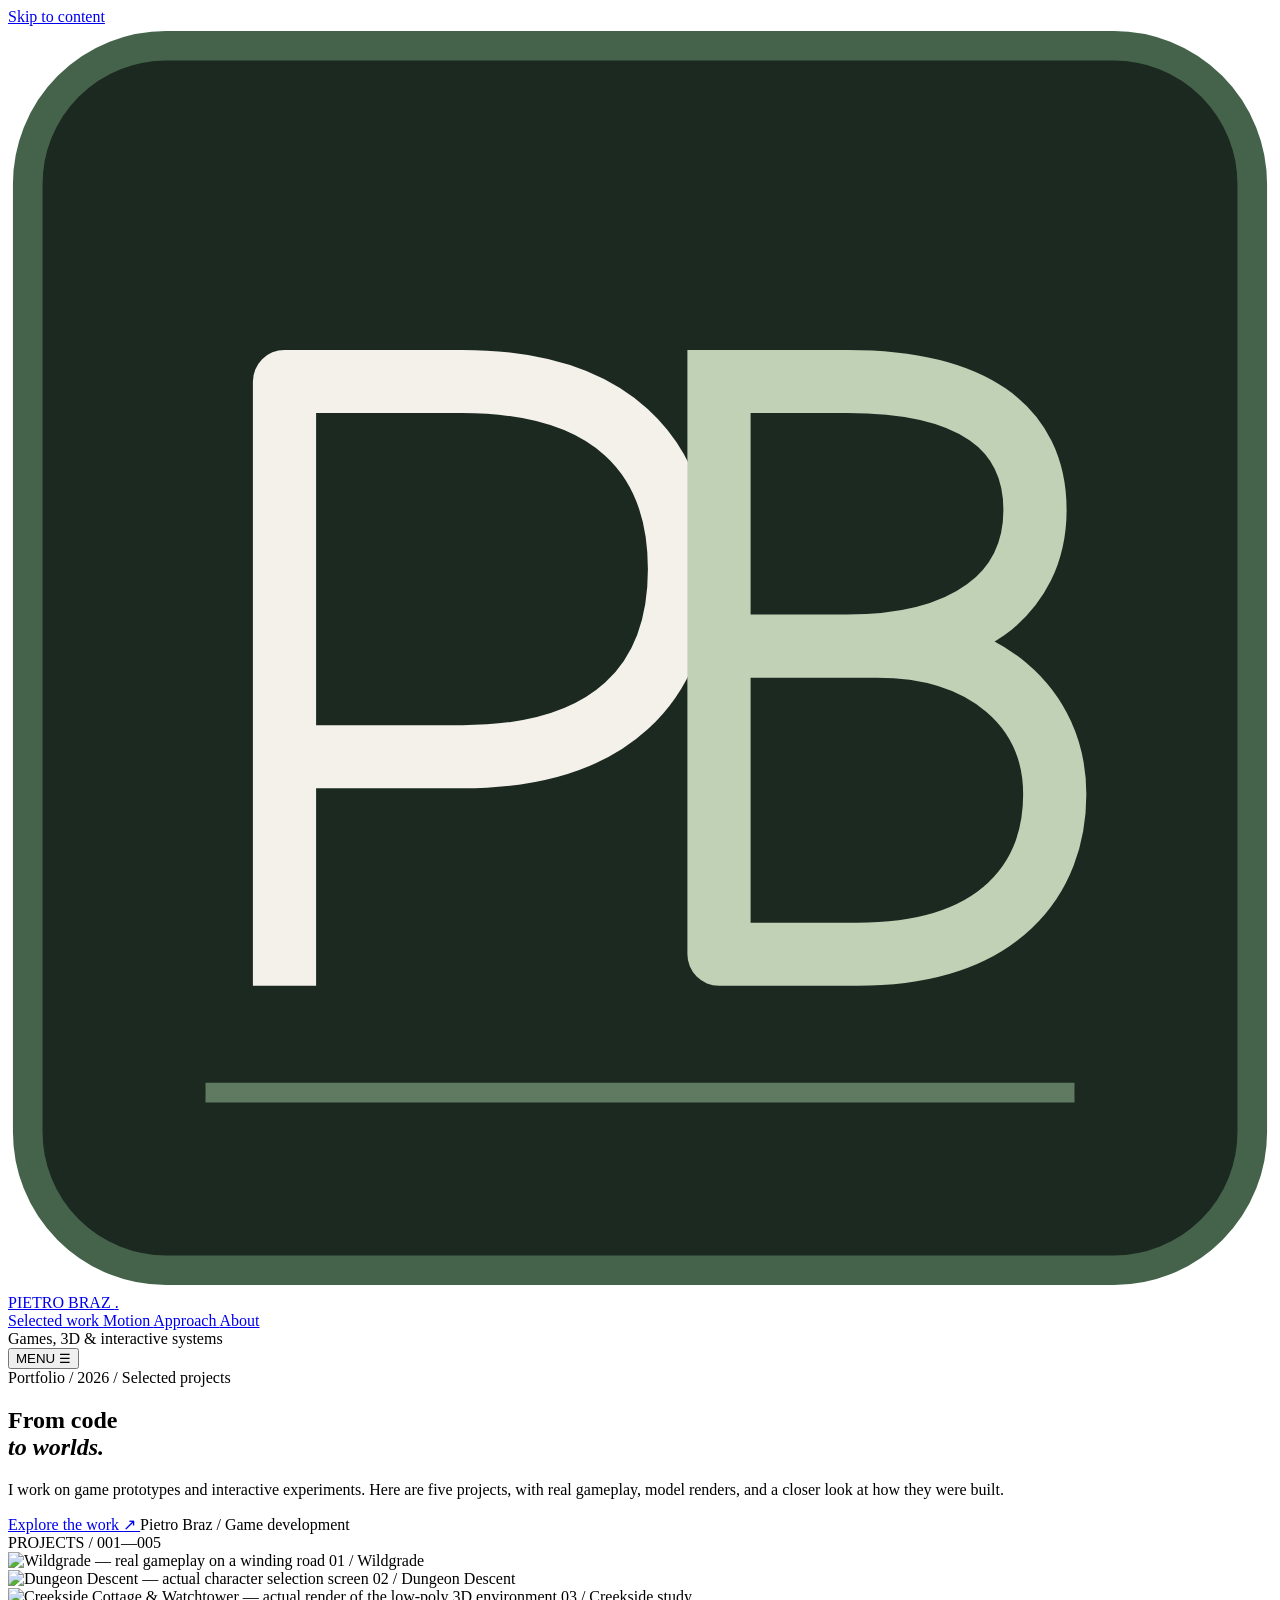
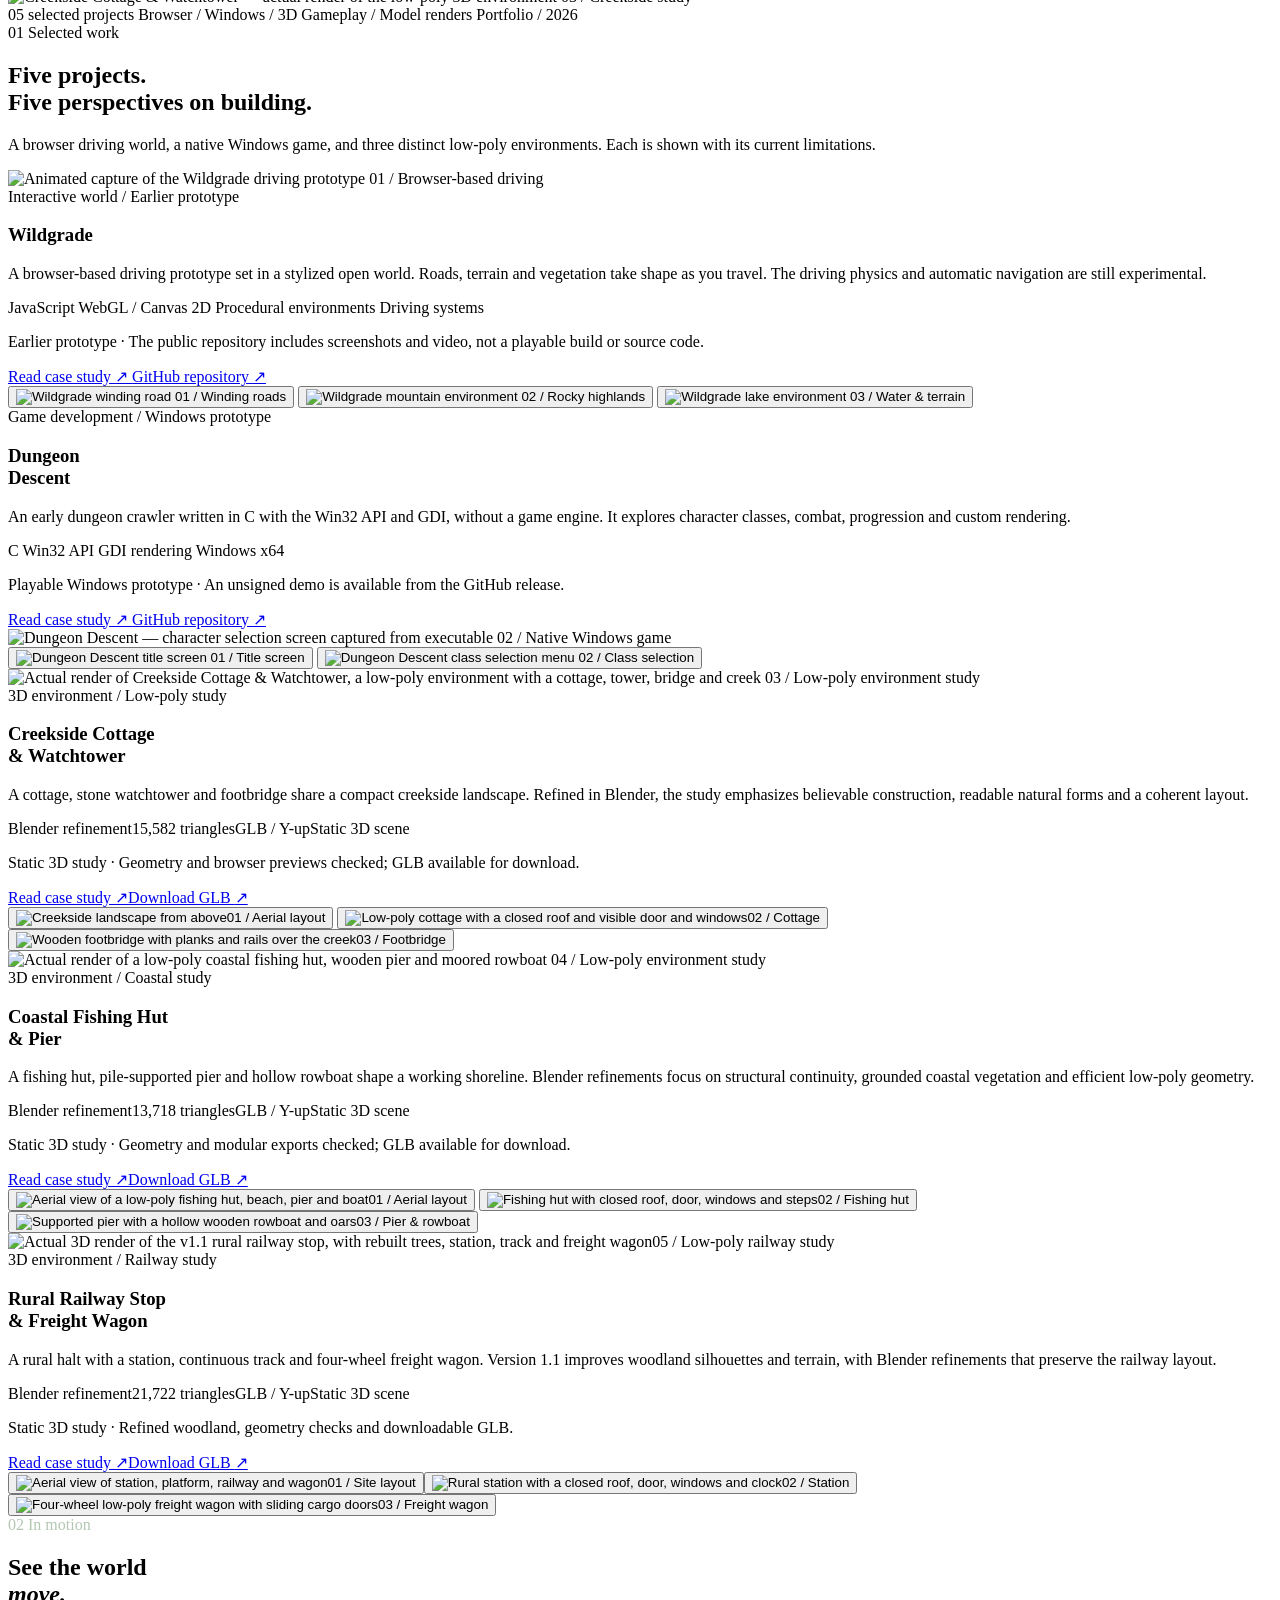
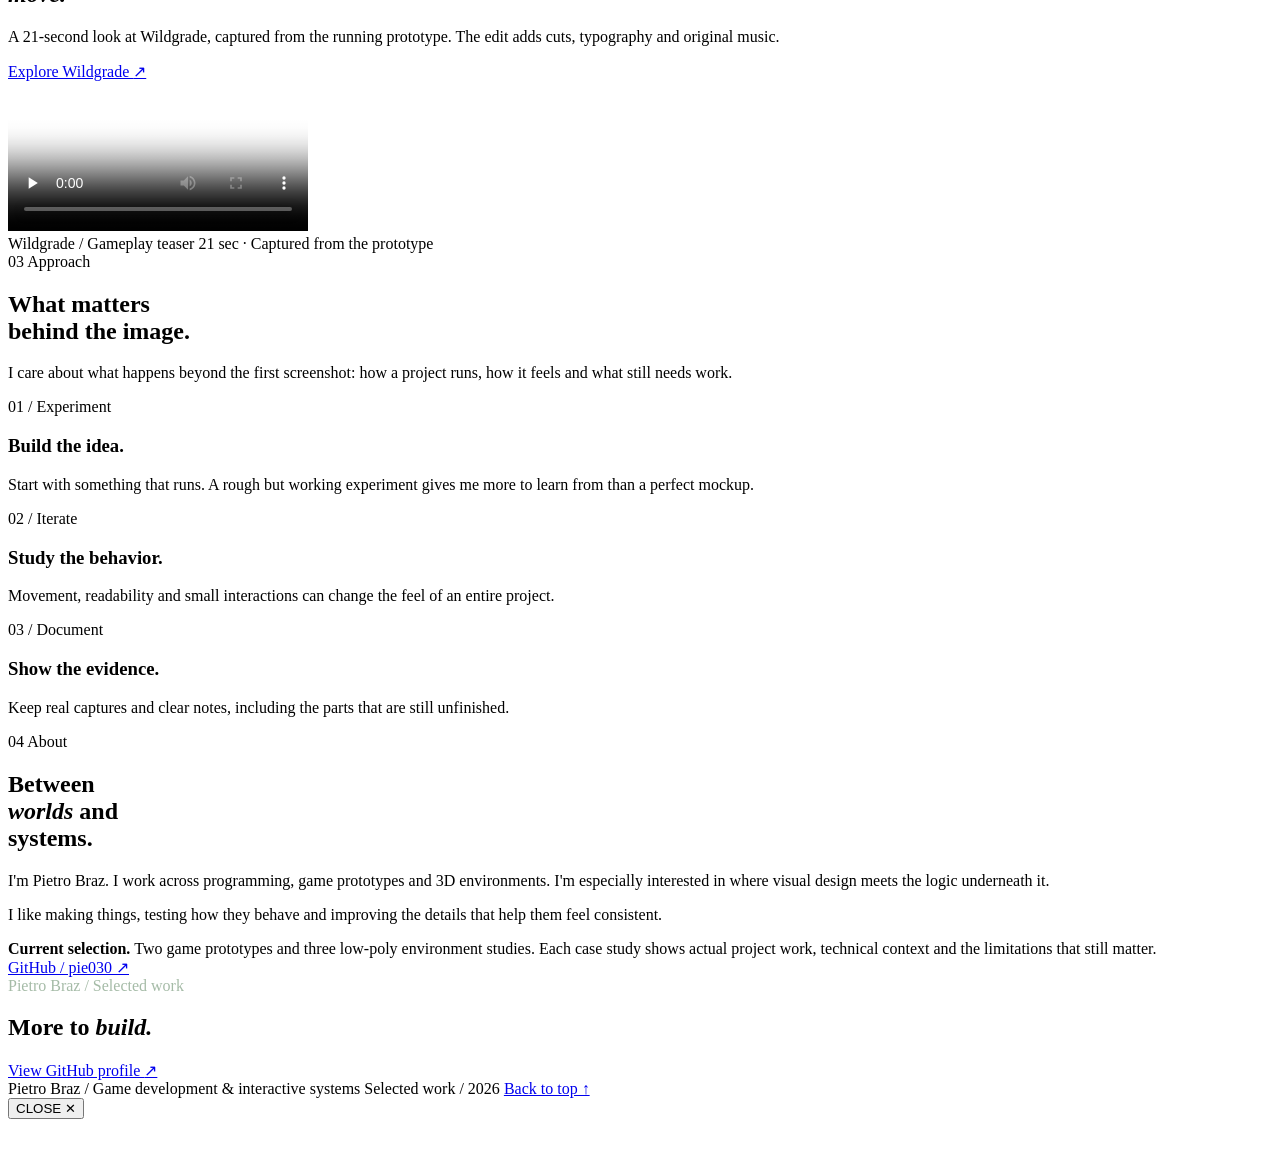
==== commit 59bfe633: "Correct five-project About copy and make 3D study descriptions specific" ====
--- a/index.html
+++ b/index.html
@@ -339,7 +339,7 @@
         <div>
          <div class="kicker">3D environment / Low-poly study</div>
          <h3 id="creekside-title">Creekside Cottage<br/>&amp; Watchtower</h3>
-         <p>A compact low-poly scene with a cottage, stone watchtower, footbridge and flowing creek. The revision focuses on believable construction, recognizable natural forms and a coherent layout. Low-poly 3D environment refined in Blender, with attention to geometry, materials, and visual composition.</p>
+         <p>A cottage, stone watchtower and footbridge share a compact creekside landscape. Refined in Blender, the study emphasizes believable construction, readable natural forms and a coherent layout.</p>
          <div class="chips"><span class="chip">Blender refinement</span><span class="chip">15,582 triangles</span><span class="chip">GLB / Y-up</span><span class="chip">Static 3D scene</span></div>
         </div>
         <div class="case-bottom">
@@ -364,7 +364,7 @@
         <div>
          <div class="kicker">3D environment / Coastal study</div>
          <h3 id="coastal-title">Coastal Fishing Hut<br/>&amp; Pier</h3>
-         <p>A small working shoreline with a complete wooden hut, supported pier, hollow rowboat and coastal vegetation. The scene focuses on recognizable construction, grounded props and low-poly efficiency. Low-poly 3D environment refined in Blender, with attention to geometry, materials, and visual composition.</p>
+         <p>A fishing hut, pile-supported pier and hollow rowboat shape a working shoreline. Blender refinements focus on structural continuity, grounded coastal vegetation and efficient low-poly geometry.</p>
          <div class="chips"><span class="chip">Blender refinement</span><span class="chip">13,718 triangles</span><span class="chip">GLB / Y-up</span><span class="chip">Static 3D scene</span></div>
         </div>
         <div class="case-bottom">
@@ -381,7 +381,7 @@
      </article>
      <article aria-labelledby="railway-title" class="case">
       <div class="case-top"><div class="case-media"><img alt="Actual 3D render of the v1.1 rural railway stop, with rebuilt trees, station, track and freight wagon" decoding="async" height="1000" loading="lazy" src="assets/railway-hero.webp" width="1600"/><span class="case-corner">05 / Low-poly railway study</span></div>
-       <div class="case-content"><div><div class="kicker">3D environment / Railway study</div><h3 id="railway-title">Rural Railway Stop<br/>&amp; Freight Wagon</h3><p>A compact rural halt with a station, continuous railway track and four-wheel freight wagon. Version 1.1 refines the trees and terrain while preserving the railway geometry. Low-poly 3D environment refined in Blender, with attention to geometry, materials, and visual composition.</p><div class="chips"><span class="chip">Blender refinement</span><span class="chip">21,722 triangles</span><span class="chip">GLB / Y-up</span><span class="chip">Static 3D scene</span></div></div><div class="case-bottom"><p class="case-note">Static 3D study · Refined woodland, geometry checks and downloadable GLB.</p><div class="project-actions"><a class="text-link" href="projects/rural-railway-stop-freight-wagon.html">Read case study <span aria-hidden="true" class="arrow">↗</span></a><a class="text-link project-secondary" href="assets/rural-railway-stop-freight-wagon-yup.glb" download>Download GLB <span aria-hidden="true" class="arrow">↗</span></a></div></div></div></div>
+       <div class="case-content"><div><div class="kicker">3D environment / Railway study</div><h3 id="railway-title">Rural Railway Stop<br/>&amp; Freight Wagon</h3><p>A rural halt with a station, continuous track and four-wheel freight wagon. Version 1.1 improves woodland silhouettes and terrain, with Blender refinements that preserve the railway layout.</p><div class="chips"><span class="chip">Blender refinement</span><span class="chip">21,722 triangles</span><span class="chip">GLB / Y-up</span><span class="chip">Static 3D scene</span></div></div><div class="case-bottom"><p class="case-note">Static 3D study · Refined woodland, geometry checks and downloadable GLB.</p><div class="project-actions"><a class="text-link" href="projects/rural-railway-stop-freight-wagon.html">Read case study <span aria-hidden="true" class="arrow">↗</span></a><a class="text-link project-secondary" href="assets/rural-railway-stop-freight-wagon-yup.glb" download>Download GLB <span aria-hidden="true" class="arrow">↗</span></a></div></div></div></div>
       <div class="case-gallery"><button aria-label="Enlarge aerial view of the railway stop" class="gallery-tile" data-caption="Railway / Aerial composition" data-lightbox="" type="button"><img alt="Aerial view of station, platform, railway and wagon" decoding="async" height="900" loading="lazy" src="assets/railway-aerial.webp" width="1600"/><span>01 / Site layout</span></button><button aria-label="Enlarge railway station detail" class="gallery-tile" data-caption="Railway / Station architecture" data-lightbox="" type="button"><img alt="Rural station with a closed roof, door, windows and clock" decoding="async" height="875" loading="lazy" src="assets/railway-station.webp" width="1400"/><span>02 / Station</span></button><button aria-label="Enlarge freight wagon detail" class="gallery-tile" data-caption="Railway / Freight wagon" data-lightbox="" type="button"><img alt="Four-wheel low-poly freight wagon with sliding cargo doors" decoding="async" height="875" loading="lazy" src="assets/railway-wagon.webp" width="1400"/><span>03 / Freight wagon</span></button></div>
      </article>    </div>
    </section>
@@ -515,9 +515,9 @@
       </p>
       <div class="about-note">
        <strong>
-        Currently featured.
+        Current selection.
        </strong>
-       Wildgrade, Dungeon Descent and Creekside Cottage &amp; Watchtower are the three projects in this collection. Each documents a different stage of development.
+       Two game prototypes and three low-poly environment studies. Each case study shows actual project work, technical context and the limitations that still matter.
       </div>
       <a class="text-link" href="https://github.com/pie030" rel="noopener noreferrer" target="_blank">
        GitHub / pie030
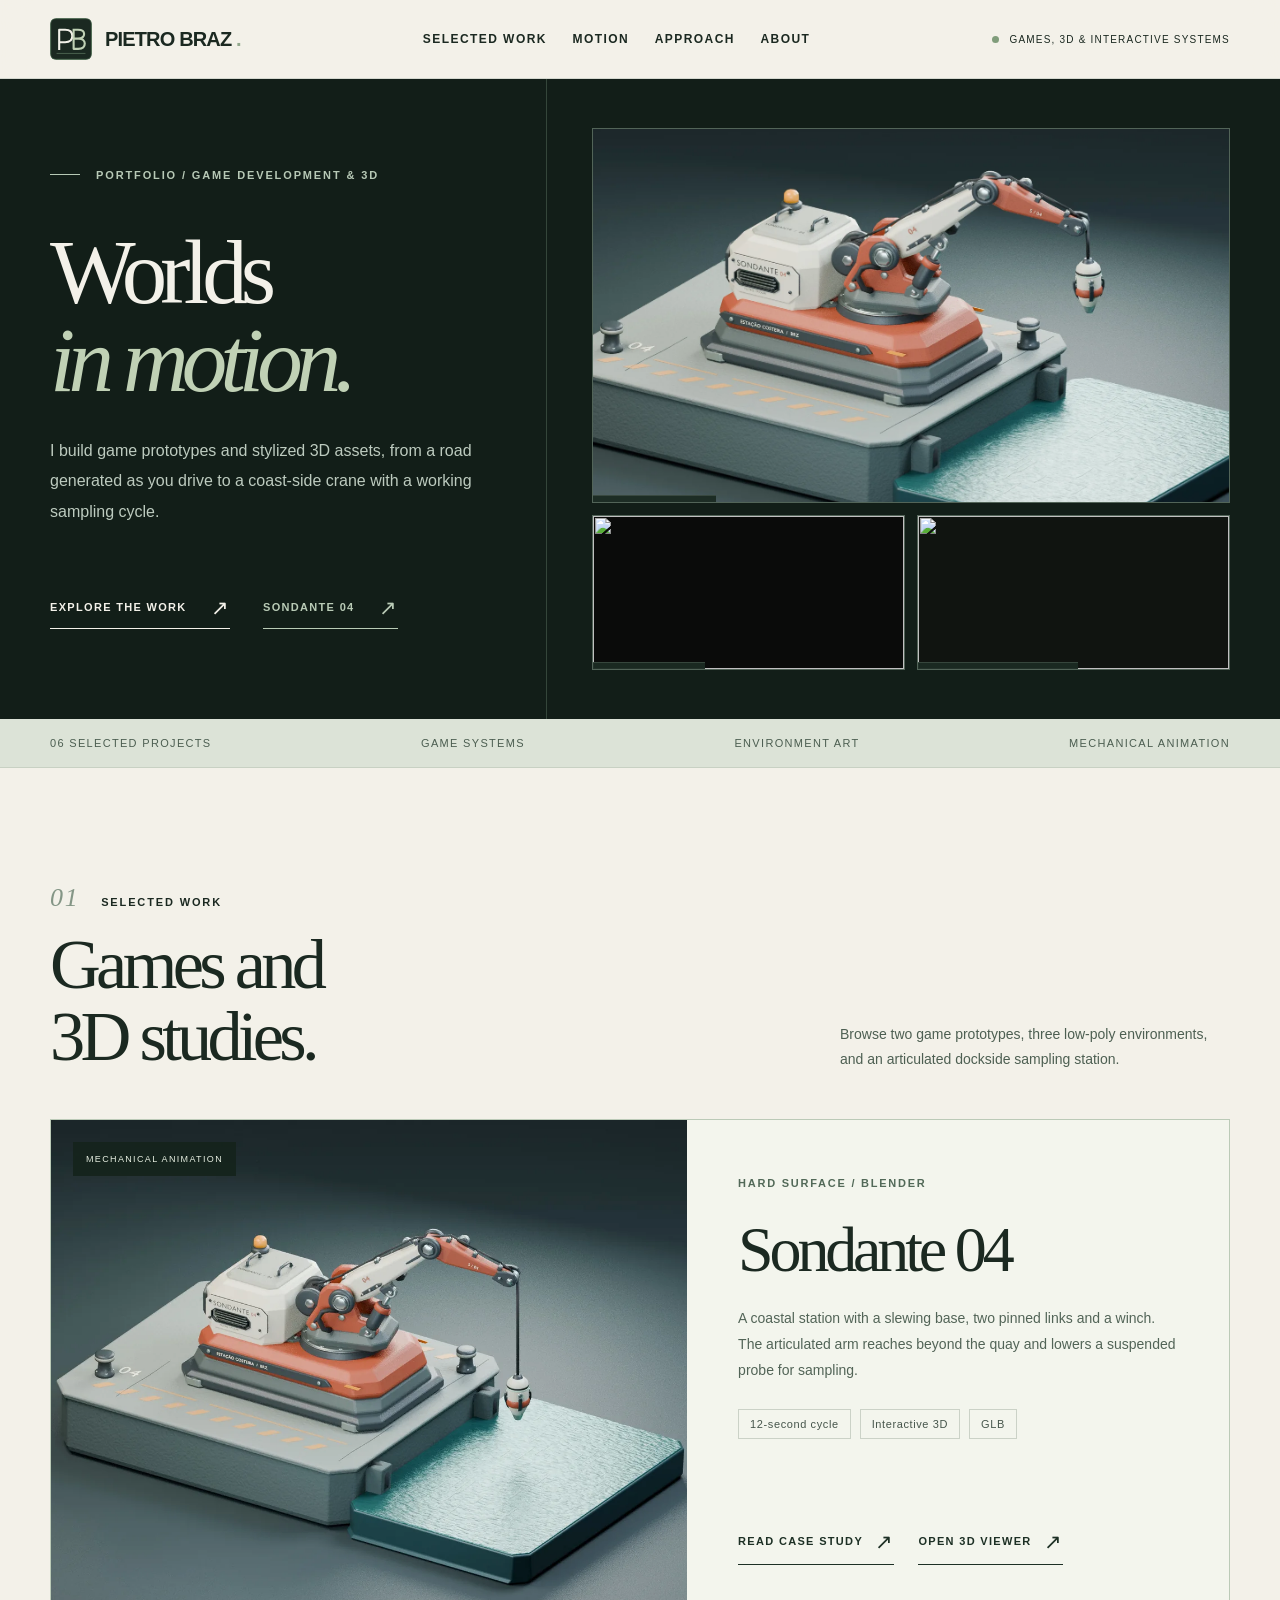
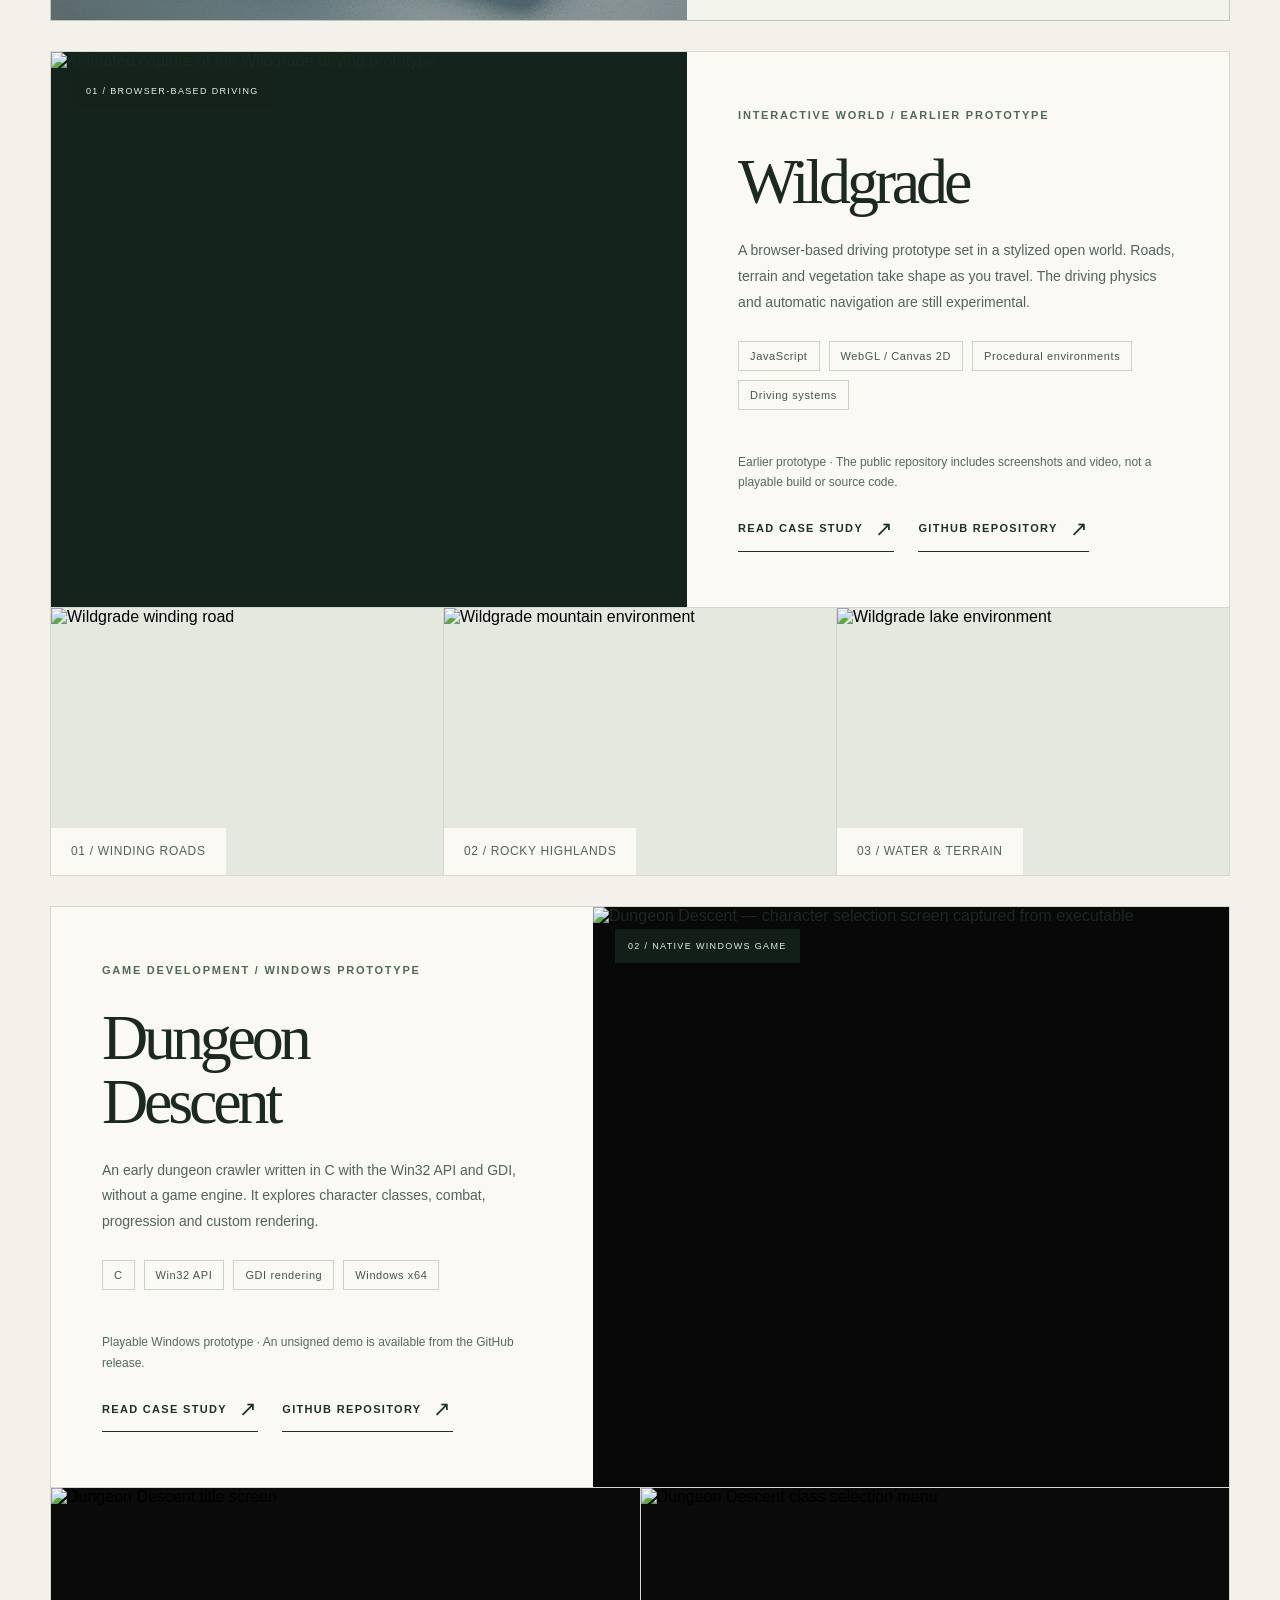
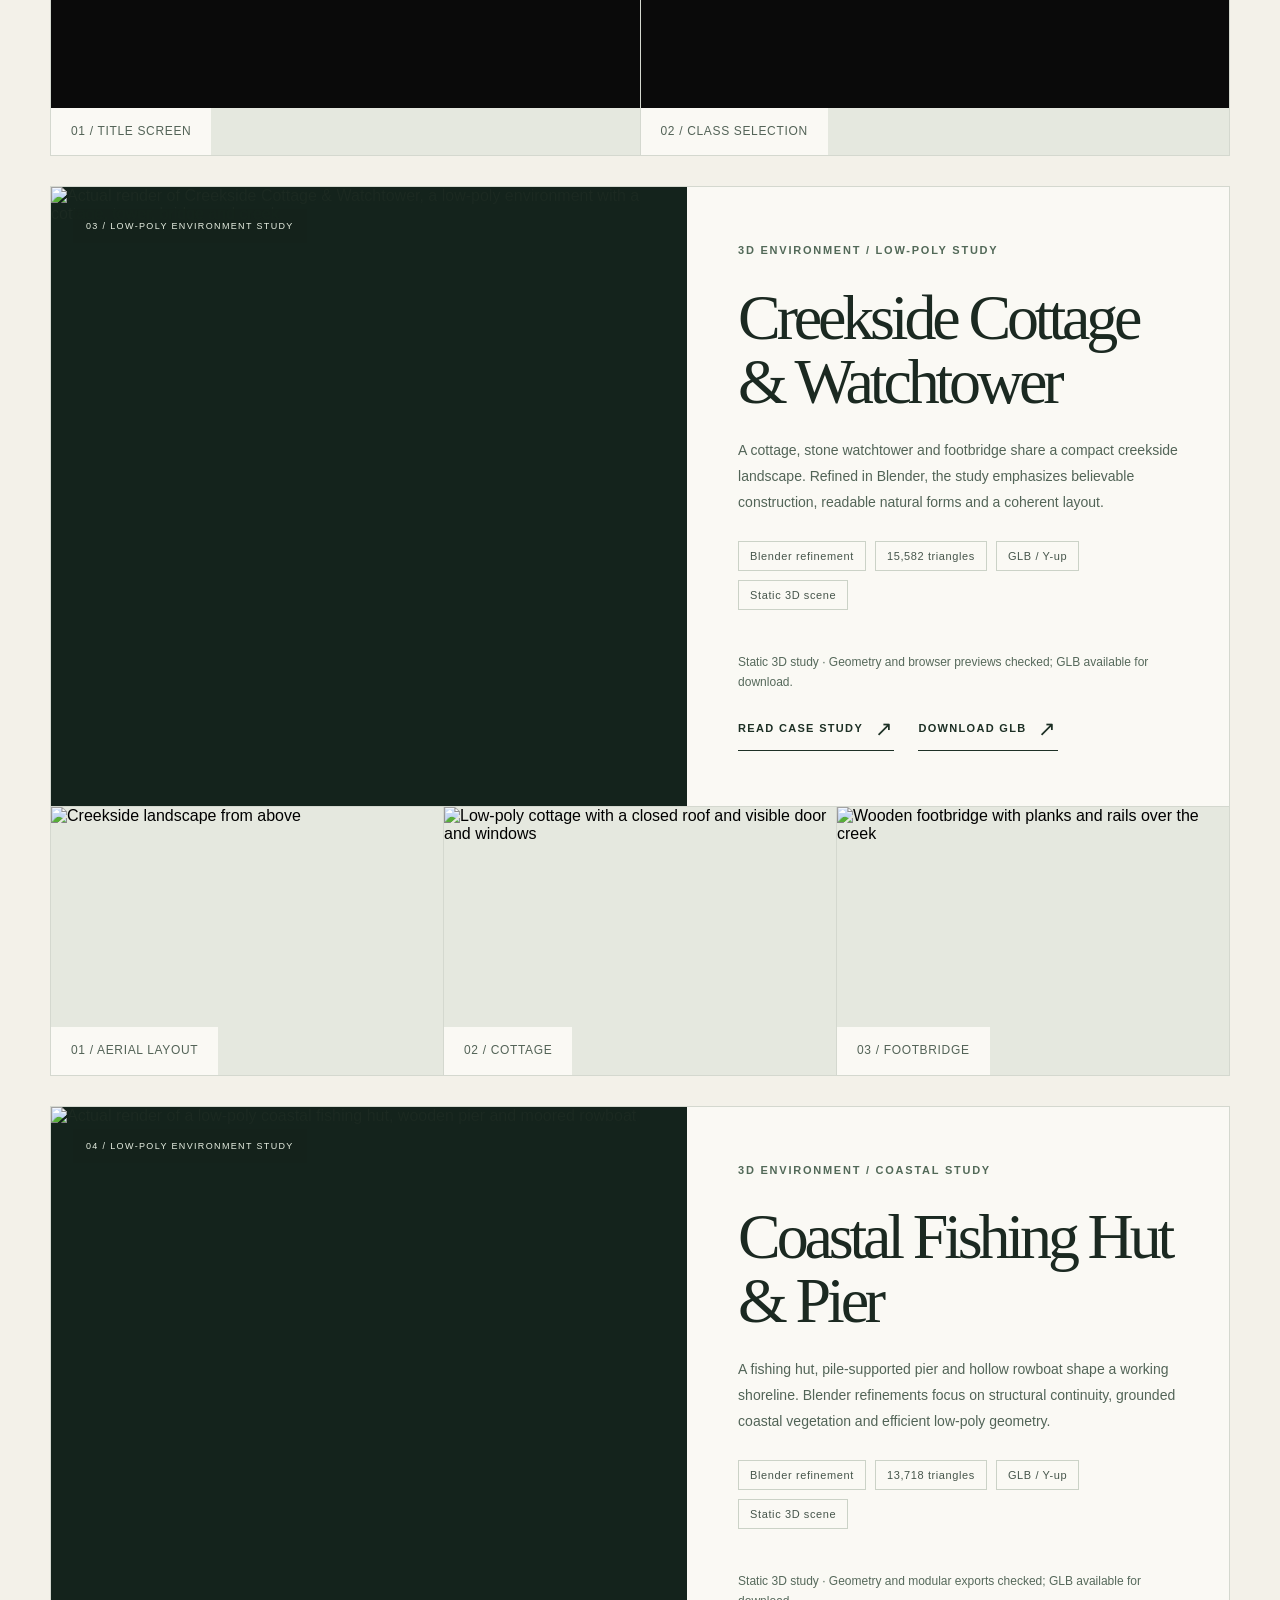
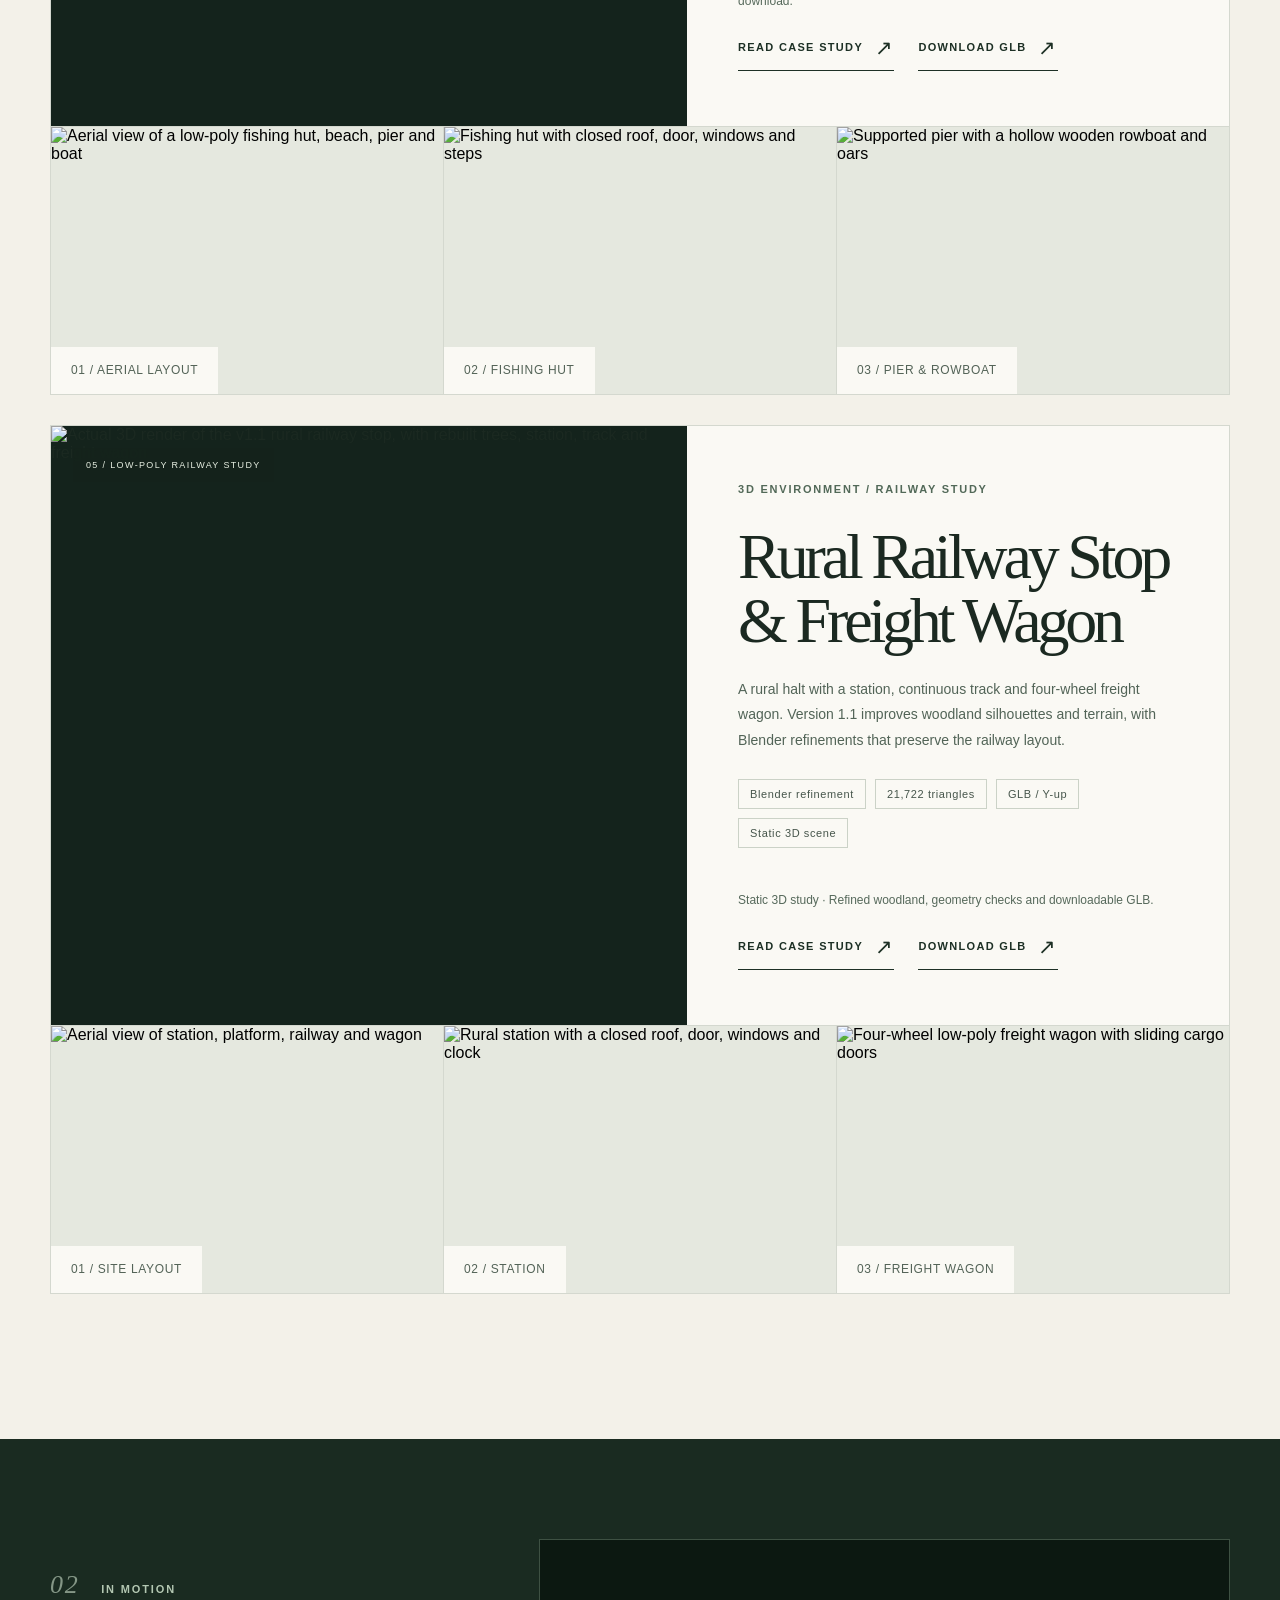
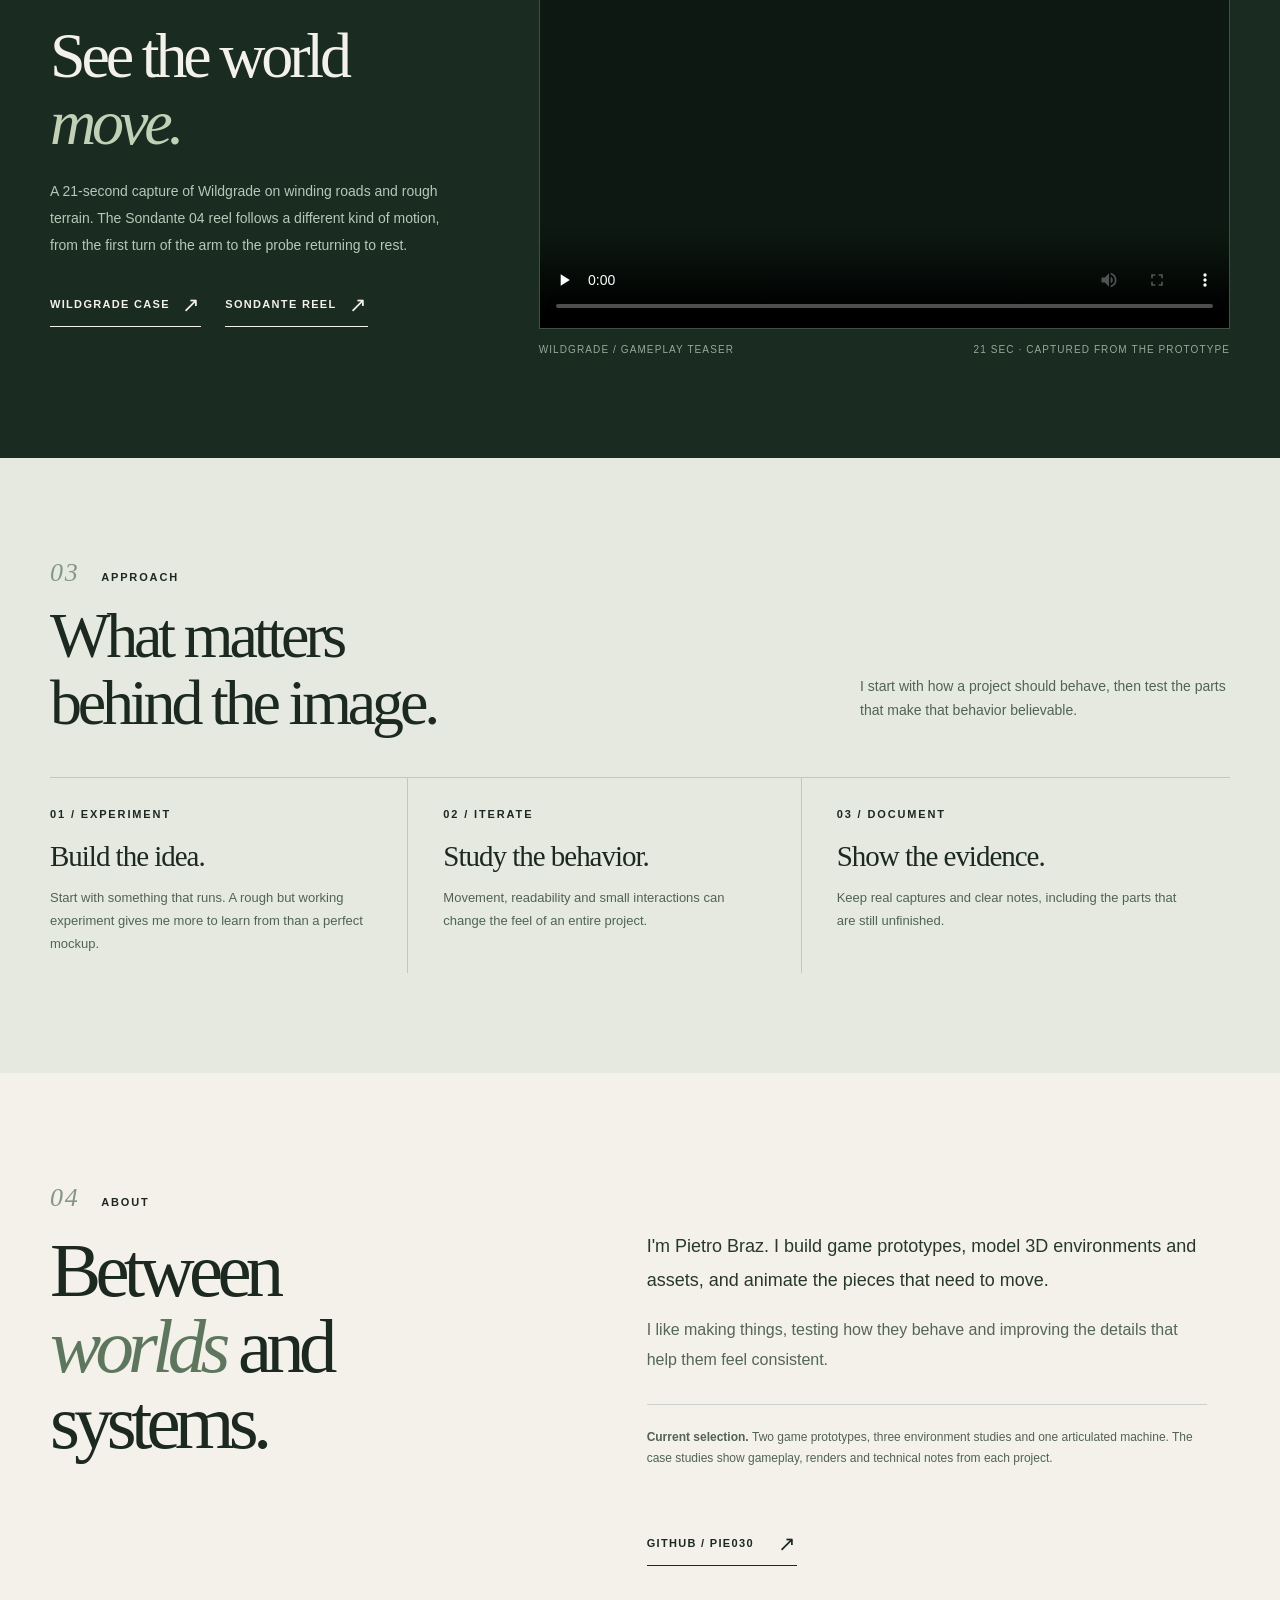
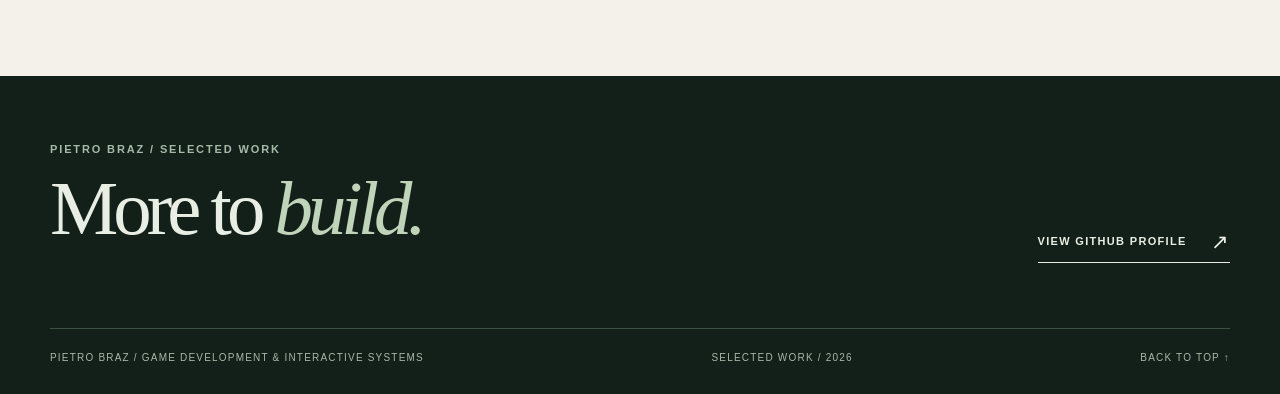
==== commit 71c2582d: "Add Sondante 04 case study and refresh the portfolio home" ====
--- a/index.html
+++ b/index.html
@@ -6,7 +6,7 @@
   <meta content="#1b2921" name="theme-color"/>
   <meta content="Pietro Braz" name="author"/>
   <meta content="index, follow, max-image-preview:large" name="robots"/>
-  <meta content="Pietro Braz — game development and low-poly 3D environments. Five projects spanning driving prototypes, Windows games, coastal scenes and rural railway modeling." name="description"/>
+  <meta content="Pietro Braz builds interactive prototypes, stylized 3D environments and mechanical animation. Explore six projects, including Sondante 04." name="description"/>
   <link href="https://pie030.github.io/" rel="canonical"/>
   <link href="favicon.svg" rel="icon" type="image/svg+xml"/>
   <link href="favicon.ico" rel="icon" sizes="any"/>
@@ -14,14 +14,14 @@
   <meta content="website" property="og:type"/>
   <meta content="Pietro Braz — Portfolio" property="og:site_name"/>
   <meta content="Pietro Braz — Interactive Worlds &amp; Game Systems" property="og:title"/>
-  <meta content="Five selected projects in games and 3D environments: Wildgrade, Dungeon Descent, Creekside, Coastal Fishing Hut and Rural Railway Stop. Actual model renders and gameplay captures." property="og:description"/>
+  <meta content="Six projects in games, 3D environments and mechanical animation. Inspect the articulated Sondante 04 or explore the game and environment case studies." property="og:description"/>
   <meta content="https://pie030.github.io/" property="og:url"/>
-  <meta content="https://pie030.github.io/assets/wildgrade-road.webp" property="og:image"/>
+  <meta content="https://pie030.github.io/assets/sondante-04-cover.webp" property="og:image"/>
   
   <meta content="summary_large_image" name="twitter:card"/>
   <meta content="Pietro Braz — Selected Work" name="twitter:title"/>
-  <meta content="Game prototypes, interactive worlds, and low-poly 3D environments." name="twitter:description"/>
-  <meta content="https://pie030.github.io/assets/wildgrade-road.webp" name="twitter:image"/>
+  <meta content="Selected work in game prototypes, 3D environments and mechanical animation." name="twitter:description"/>
+  <meta content="https://pie030.github.io/assets/sondante-04-cover.webp" name="twitter:image"/>
   <title>
    Pietro Braz — Interactive Worlds &amp; Game Systems
   </title>
@@ -87,22 +87,20 @@
    </div>
   </header>
   <main id="main" tabindex="-1">
-   <section class="hero" id="top">
+   <section class="hero hero-portfolio" id="top">
     <div class="wrap hero-grid">
      <div class="hero-copy">
       <div>
        <div class="micro eyebrow">
-        Portfolio / 2026 / Selected projects
+        Portfolio / Game development &amp; 3D
        </div>
        <h1>
-        From code
+        Worlds
         <br/>
-        <em>
-         to worlds.
-        </em>
+        <em>in motion.</em>
        </h1>
        <p>
-        I work on game prototypes and interactive experiments. Here are five projects, with real gameplay, model renders, and a closer look at how they were built.
+        I build game prototypes and stylized 3D assets, from a road generated as you drive to a coast-side crane with a working sampling cycle.
        </p>
       </div>
       <div class="hero-actions">
@@ -112,49 +110,40 @@
          ↗
         </span>
        </a>
-       <span class="muted">
-        Pietro Braz / Game development
-       </span>
+       <a class="text-link hero-project-link" href="projects/sondante-04.html">
+        Sondante 04 <span aria-hidden="true" class="arrow">↗</span>
+       </a>
       </div>
      </div>
      <div class="hero-media">
-      <span class="hero-index">
-       PROJECTS / 001—005
-      </span>
-      <div class="media-card primary">
-       <img alt="Wildgrade — real gameplay on a winding road" decoding="async" fetchpriority="high" height="760" src="assets/wildgrade-road.webp" width="1280"/>
-       <span class="media-label">
-        01 / Wildgrade
-       </span>
-      </div>
-      <div class="media-card secondary">
-       <img alt="Dungeon Descent — actual character selection screen" decoding="async" height="875" src="assets/dungeon-selection.webp" width="1400"/>
-       <span class="media-label">
-        02 / Dungeon Descent
-       </span>
-      </div>
-      <div class="media-card third">
-       <img alt="Creekside Cottage &amp; Watchtower — actual render of the low-poly 3D environment" decoding="async" height="1000" src="assets/creekside-hero.webp" width="1600"/>
-       <span class="media-label">
-        03 / Creekside study
-       </span>
-      </div>
+      <a class="media-card primary" href="projects/sondante-04.html">
+       <img alt="" decoding="async" fetchpriority="high" height="929" src="assets/sondante-04-shot.webp" width="1440"/>
+       <span class="media-label">Sondante 04 <span aria-hidden="true">↗</span></span>
+      </a>
+      <a class="media-card secondary" href="projects/wildgrade.html">
+       <img alt="" decoding="async" height="760" src="assets/wildgrade-road.webp" width="1280"/>
+       <span class="media-label">Wildgrade <span aria-hidden="true">↗</span></span>
+      </a>
+      <a class="media-card third" href="projects/dungeon-descent.html">
+       <img alt="" decoding="async" height="875" src="assets/dungeon-selection.webp" width="1400"/>
+       <span class="media-label">Dungeon Descent <span aria-hidden="true">↗</span></span>
+      </a>
      </div>
     </div>
    </section>
    <div class="ticker">
     <div class="wrap">
      <span>
-      05 selected projects
-     </span>
-     <span>
-      Browser / Windows / 3D
-     </span>
-     <span>
-      Gameplay / Model renders
-     </span>
-     <span>
-      Portfolio / 2026
+      06 selected projects
+     </span>
+     <span>
+      Game systems
+     </span>
+     <span>
+      Environment art
+     </span>
+     <span>
+      Mechanical animation
      </span>
     </div>
    </div>
@@ -169,15 +158,41 @@
         Selected work
        </div>
        <h2>
-        Five projects.
+        Games and
         <br/>
-        Five perspectives on building.
+        3D studies.
        </h2>
       </div>
       <p>
-       A browser driving world, a native Windows game, and three distinct low-poly environments. Each is shown with its current limitations.
+       Browse two game prototypes, three low-poly environments, and an articulated dockside sampling station.
       </p>
      </div>
+     <article aria-labelledby="sondante-title" class="case featured-case">
+      <div class="case-top">
+       <a class="case-media" href="projects/sondante-04.html" aria-label="Open Sondante 04 case study">
+        <img alt="" decoding="async" height="893" loading="lazy" src="assets/sondante-04-wide.webp" width="1250"/>
+        <span class="case-corner">Mechanical animation</span>
+       </a>
+       <div class="case-content">
+        <div>
+         <div class="kicker">Hard surface / Blender</div>
+         <h3 id="sondante-title">Sondante 04</h3>
+         <p>A coastal station with a slewing base, two pinned links and a winch. The articulated arm reaches beyond the quay and lowers a suspended probe for sampling.</p>
+         <div class="chips">
+          <span class="chip">12-second cycle</span>
+          <span class="chip">Interactive 3D</span>
+          <span class="chip">GLB</span>
+         </div>
+        </div>
+        <div class="case-bottom">
+         <div class="project-actions">
+          <a class="text-link" href="projects/sondante-04.html">Read case study <span aria-hidden="true" class="arrow">↗</span></a>
+          <a class="text-link project-secondary" href="projects/sondante-04.html#model-view">Open 3D viewer <span aria-hidden="true" class="arrow">↗</span></a>
+         </div>
+        </div>
+       </div>
+      </div>
+     </article>
      <article aria-labelledby="wild-title" class="case">
       <div class="case-top">
        <div class="case-media">
@@ -402,14 +417,12 @@
        </em>
       </h2>
       <p>
-       A 21-second look at Wildgrade, captured from the running prototype. The edit adds cuts, typography and original music.
+       A 21-second capture of Wildgrade on winding roads and rough terrain. The Sondante 04 reel follows a different kind of motion, from the first turn of the arm to the probe returning to rest.
       </p>
-      <a class="text-link" href="https://github.com/pie030/Wildgrade" rel="noopener noreferrer" target="_blank">
-       Explore Wildgrade
-       <span aria-hidden="true" class="arrow">
-        ↗
-       </span>
-      </a>
+      <div class="project-actions">
+       <a class="text-link" href="projects/wildgrade.html">Wildgrade case <span aria-hidden="true" class="arrow">↗</span></a>
+       <a class="text-link" href="projects/sondante-04.html#motion">Sondante reel <span aria-hidden="true" class="arrow">↗</span></a>
+      </div>
      </div>
      <div>
       <div class="film-frame">
@@ -446,7 +459,7 @@
        </h2>
       </div>
       <p>
-       I care about what happens beyond the first screenshot: how a project runs, how it feels and what still needs work.
+       I start with how a project should behave, then test the parts that make that behavior believable.
       </p>
      </div>
      <div class="method-grid">
@@ -508,7 +521,7 @@
      </div>
      <div class="about-copy">
       <p>
-       I'm Pietro Braz. I work across programming, game prototypes and 3D environments. I'm especially interested in where visual design meets the logic underneath it.
+       I'm Pietro Braz. I build game prototypes, model 3D environments and assets, and animate the pieces that need to move.
       </p>
       <p>
        I like making things, testing how they behave and improving the details that help them feel consistent.
@@ -517,7 +530,7 @@
        <strong>
         Current selection.
        </strong>
-       Two game prototypes and three low-poly environment studies. Each case study shows actual project work, technical context and the limitations that still matter.
+       Two game prototypes, three environment studies and one articulated machine. The case studies show gameplay, renders and technical notes from each project.
       </div>
       <a class="text-link" href="https://github.com/pie030" rel="noopener noreferrer" target="_blank">
        GitHub / pie030
--- a/css/home.css
+++ b/css/home.css
@@ -0,0 +1,1615 @@
+/* Home page
+   Pietro Braz — selected work
+   Colors and typography come first, followed by the responsive adjustments.
+*/
+
+
+:root {
+  --ink: #1b2921;
+  --deep: #121e18;
+  --deep2: #1a2b21;
+  --paper: #f3f1e9;
+  --white: #faf9f4;
+  --sage: #c0d1b5;
+  --muted: #4d5f52;
+  --line: #d4d8cf;
+  --lineDark: #415448;
+  --serif: Georgia,"Times New Roman",serif;
+  --sans: Arial,Helvetica,sans-serif;
+  --reading: #536458;
+  --reading-soft: #5b6b5f;
+}
+
+* {
+  box-sizing: border-box;
+}
+
+html {
+  scroll-behavior: smooth;
+  scroll-padding-top: 88px;
+}
+
+body {
+  margin: 0;
+  background: var(--paper);
+  color: var(--ink);
+  font-family: var(--sans);
+  -webkit-font-smoothing: antialiased;
+}
+
+img {
+  display: block;
+  max-width: 100%;
+}
+
+a {
+  color: inherit;
+  text-decoration: none;
+}
+
+button {
+  font: inherit;
+  cursor: pointer;
+}
+
+::selection {
+  background: #bdd1b5;
+  color: #14211b;
+}
+
+.skip {
+  position: absolute;
+  top: 5px;
+  left: -10000px;
+  background: white;
+  padding: 12px;
+  z-index: 200;
+}
+
+.skip:focus {
+  left: 5px;
+}
+
+.wrap {
+  width: min(1390px,calc(100% - 100px));
+  margin-inline: auto;
+}
+
+.micro {
+  font-size: 11px;
+  font-weight: 700;
+  letter-spacing: .17em;
+  text-transform: uppercase;
+}
+
+.muted {
+  color: var(--muted);
+}
+
+.rule {
+  height: 1px;
+  background: var(--line);
+}
+
+/* Header and navigation */
+.sitehead {
+  background: rgba(243,241,233,.96);
+  position: sticky;
+  top: 0;
+  z-index: 50;
+  backdrop-filter: blur(14px);
+  border-bottom: 1px solid var(--line);
+}
+
+.nav {
+  display: flex;
+  align-items: center;
+  justify-content: space-between;
+  min-height: 78px;
+  gap: clamp(14px,2vw,30px);
+}
+
+.brand {
+  display: flex;
+  align-items: center;
+  gap: 13px;
+  font-weight: 800;
+  letter-spacing: -.042em;
+  font-size: 20px;
+  white-space: nowrap;
+  flex: 0 0 auto;
+  min-width: 0;
+}
+
+.brandmark {
+  height: 42px;
+  width: 42px;
+  display: block;
+  place-items: center;
+  border: 0;
+  font: italic 16px var(--serif);
+  flex: 0 0 42px;
+  background: none;
+  border-radius: 6px;
+  overflow: hidden;
+}
+
+.brand .period {
+  color: #92a88d;
+}
+
+.navlinks {
+  display: flex;
+  gap: clamp(16px,2vw,28px);
+  align-items: center;
+}
+
+.navlinks a {
+  font-size: 12px;
+  font-weight: 700;
+  letter-spacing: .12em;
+  text-transform: uppercase;
+  white-space: nowrap;
+  line-height: 1.5;
+}
+
+.navlinks a:hover {
+  text-decoration: underline;
+  text-underline-offset: 6px;
+}
+
+.nav-end {
+  font-size: 10px;
+  letter-spacing: .12em;
+  text-transform: uppercase;
+  display: flex;
+  align-items: center;
+  gap: 10px;
+  white-space: nowrap;
+}
+
+.nav-end:before {
+  content: "";
+  width: 7px;
+  height: 7px;
+  background: #809d7b;
+  border-radius: 50%;
+}
+
+.menu-btn {
+  display: none;
+  border: 1px solid var(--line);
+  background: transparent;
+  padding: 10px 12px;
+  font-size: 11px;
+  letter-spacing: .12em;
+}
+
+/* Introduction */
+.hero {
+  background: var(--deep);
+  color: var(--paper);
+  overflow: hidden;
+}
+
+.hero-grid {
+  display: grid;
+  grid-template-columns: minmax(0,1.03fr) minmax(0,.97fr);
+  min-height: 720px;
+}
+
+.hero-copy {
+  padding: 94px 65px 78px 0;
+  display: flex;
+  flex-direction: column;
+  justify-content: space-between;
+  min-width: 0;
+  padding-right: clamp(25px,4vw,65px);
+}
+
+.eyebrow {
+  display: flex;
+  align-items: center;
+  gap: 16px;
+  color: #b7c9b6;
+}
+
+.eyebrow:before {
+  content: "";
+  width: 30px;
+  height: 1px;
+  background: #b7c9b6;
+}
+
+.hero h1 {
+  font: 400 clamp(65px,7.1vw,118px)/.97 var(--serif);
+  letter-spacing: -.075em;
+  margin: 48px 0 31px;
+  max-width: 750px;
+  text-wrap: balance;
+  overflow-wrap: normal;
+}
+
+.hero h1 em {
+  font-weight: 400;
+  color: var(--sage);
+}
+
+.hero-copy p {
+  font-size: 16px;
+  line-height: 1.9;
+  color: #bdcbbf;
+  max-width: 495px;
+  margin: 0;
+}
+
+.hero-actions {
+  display: flex;
+  align-items: center;
+  gap: 33px;
+  flex-wrap: wrap;
+  margin-top: 60px;
+}
+
+.text-link {
+  display: inline-flex;
+  align-items: center;
+  gap: 24px;
+  font-size: 11px;
+  letter-spacing: .12em;
+  text-transform: uppercase;
+  font-weight: 700;
+  padding: 12px 0;
+  border-bottom: 1px solid currentColor;
+  line-height: 1.45;
+  min-height: 42px;
+}
+
+.text-link .arrow {
+  font-size: 21px;
+  font-weight: 400;
+  line-height: 0;
+}
+
+.hero-actions .muted {
+  font-size: 10px;
+  letter-spacing: .1em;
+  text-transform: uppercase;
+  color: #8b9b8d;
+  line-height: 1.6;
+}
+
+.hero-media {
+  border-left: 1px solid #34463a;
+  padding: 52px 0 52px 45px;
+  position: relative;
+  display: grid;
+  grid-template-columns: minmax(0,1fr) minmax(0,.64fr);
+  grid-template-rows: minmax(0,1fr) minmax(0,1fr);
+  gap: 12px;
+  min-height: 640px;
+}
+
+.media-card {
+  overflow: hidden;
+  background: #23382c;
+  position: relative;
+  display: flex;
+  flex-direction: column;
+  min-height: 0;
+  min-width: 0;
+}
+
+.media-card.primary {
+  grid-row: span 2;
+}
+
+.media-card img {
+  height: 0;
+  width: 100%;
+  object-fit: cover;
+  flex: 1 1 auto;
+  min-height: 0;
+}
+
+.media-card.primary img {
+  object-position: 51% 50%;
+}
+
+.media-card.secondary img {
+  object-fit: contain;
+  background: #0a0b0a;
+}
+
+.media-card.third img {
+  object-position: 50% 50%;
+}
+
+.media-card:after {
+  content: "";
+  position: absolute;
+  inset: 50% 0 0;
+  background: linear-gradient(transparent,rgba(8,17,13,.58));
+  pointer-events: none;
+  display: none;
+}
+
+.media-label {
+  position: absolute;
+  left: 15px;
+  bottom: 14px;
+  color: #f5f5ed;
+  font-size: 9px;
+  letter-spacing: .12em;
+  text-transform: uppercase;
+  z-index: 1;
+}
+
+.hero-index {
+  position: absolute;
+  right: 0;
+  top: 22px;
+  font-size: 10px;
+  letter-spacing: .13em;
+  color: #94a697;
+}
+
+.hero-media:after {
+  content: "WILDGRADE / DUNGEON DESCENT / CREEKSIDE";
+  position: absolute;
+  bottom: 18px;
+  left: 45px;
+  right: 0;
+  color: #8ca08e;
+  font-size: 9px;
+  letter-spacing: .11em;
+  border-top: 1px solid #34463a;
+  padding-top: 14px;
+  pointer-events: none;
+}
+
+/* Small project index */
+.ticker {
+  background: #dce3d7;
+  border-bottom: 1px solid #c8d1c3;
+}
+
+.ticker .wrap {
+  display: flex;
+  justify-content: space-between;
+  gap: 20px;
+  padding: 18px 0;
+}
+
+.ticker span {
+  font-size: 11px;
+  letter-spacing: .12em;
+  text-transform: uppercase;
+  color: #4c5e51;
+}
+
+/* Selected projects */
+.section {
+  padding: 115px 0;
+}
+
+.sectionhead {
+  display: flex;
+  align-items: end;
+  justify-content: space-between;
+  gap: 40px;
+  margin-bottom: 46px;
+}
+
+.sectionhead h2 {
+  font: 400 clamp(49px,5.5vw,86px)/1.03 var(--serif);
+  letter-spacing: -.067em;
+  margin: 15px 0 0;
+  text-wrap: balance;
+}
+
+.sectionhead p {
+  font-size: 14px;
+  line-height: 1.8;
+  color: #4d5f52;
+  max-width: 390px;
+  margin: 0;
+}
+
+.section-index {
+  font: italic 26px var(--serif);
+  color: #849686;
+  margin-right: 13px;
+}
+
+.case {
+  border: 1px solid var(--line);
+  background: var(--white);
+  margin-bottom: 30px;
+}
+
+.case-top {
+  display: grid;
+  grid-template-columns: minmax(0,1.08fr) minmax(0,.92fr);
+  min-height: 500px;
+}
+
+.case-top.reverse {
+  grid-template-columns: minmax(0,.92fr) minmax(0,1.08fr);
+}
+
+.case-media {
+  min-width: 0;
+  position: relative;
+  overflow: hidden;
+  background: #14231c;
+}
+
+.case-media img {
+  height: 100%;
+  width: 100%;
+  object-fit: cover;
+  min-height: 500px;
+}
+
+.case-media .case-corner {
+  position: absolute;
+  left: 22px;
+  top: 22px;
+  background: #14231bdf;
+  color: #e7efe2;
+  padding: 12px 13px;
+  font-size: 9px;
+  letter-spacing: .15em;
+  text-transform: uppercase;
+}
+
+.case-media.dungeon {
+  background: #0a0b0a;
+}
+
+.case-media.dungeon img {
+  object-fit: contain;
+  background: #080808;
+}
+
+.case-content {
+  padding: 55px 51px;
+  display: flex;
+  flex-direction: column;
+  min-width: 0;
+}
+
+.case-content .kicker {
+  color: #526958;
+  font-size: 11px;
+  letter-spacing: .16em;
+  text-transform: uppercase;
+  font-weight: 700;
+  line-height: 1.5;
+}
+
+.case-content h3 {
+  font: 400 clamp(49px,5vw,76px)/1 var(--serif);
+  letter-spacing: -.065em;
+  margin: 27px 0 24px;
+  overflow-wrap: normal;
+}
+
+.case-content p {
+  font-size: 14px;
+  line-height: 1.85;
+  color: #526457;
+  max-width: 520px;
+  margin: 0;
+}
+
+.chips {
+  display: flex;
+  flex-wrap: wrap;
+  gap: 9px;
+  margin-top: 25px;
+}
+
+.chip {
+  border: 1px solid #cbd2c7;
+  padding: 8px 11px;
+  font-size: 11px;
+  letter-spacing: .055em;
+  color: #46554b;
+}
+
+.case-bottom {
+  margin-top: auto;
+  padding-top: 42px;
+}
+
+.case-bottom .case-note {
+  font-size: 12px;
+  line-height: 1.7;
+  color: #56695b;
+  margin: 0 0 15px;
+}
+
+.case-bottom .text-link {
+  color: #1d3025;
+}
+
+.case-gallery {
+  display: grid;
+  grid-template-columns: repeat(3,minmax(0,1fr));
+  gap: 1px;
+  background: var(--line);
+  border-top: 1px solid var(--line);
+}
+
+.case-gallery.two {
+  grid-template-columns: repeat(2,minmax(0,1fr));
+}
+
+.gallery-tile {
+  background: #e5e8df;
+  position: relative;
+  display: flex;
+  min-width: 0;
+  padding: 0;
+  border: 0;
+  text-align: left;
+  overflow: hidden;
+  cursor: zoom-in;
+  flex-direction: column;
+}
+
+.gallery-tile img {
+  width: 100%;
+  height: 220px;
+  object-fit: cover;
+  transition: transform .5s ease;
+  flex: 0 0 auto;
+}
+
+.gallery-tile.dungeon img {
+  object-fit: contain;
+  background: #0a0a0a;
+}
+
+.gallery-tile:hover img {
+  transform: scale(1.025);
+}
+
+.gallery-tile span {
+  display: flex;
+  padding: 15px 20px;
+  font-size: 10px;
+  letter-spacing: .1em;
+  text-transform: uppercase;
+  color: #536357;
+  background: var(--white);
+  line-height: 1.45;
+  min-height: 46px;
+  align-items: center;
+  overflow-wrap: break-word;
+}
+
+/* Gameplay film */
+.film {
+  background: #1a2b21;
+  color: var(--paper);
+  padding: 100px 0;
+}
+
+.film-grid {
+  display: grid;
+  grid-template-columns: minmax(0,.76fr) minmax(0,1.24fr);
+  gap: 65px;
+  align-items: center;
+}
+
+.film h2 {
+  font: 400 clamp(52px,5vw,79px)/1.05 var(--serif);
+  letter-spacing: -.065em;
+  margin: 22px 0;
+}
+
+.film h2 em {
+  font-weight: 400;
+  color: var(--sage);
+}
+
+.film p {
+  font-size: 14px;
+  line-height: 1.9;
+  color: #b7c7b8;
+  max-width: 410px;
+}
+
+.film .text-link {
+  margin-top: 25px;
+}
+
+.film-frame {
+  position: relative;
+  border: 1px solid #3e5143;
+  background: #0b1711;
+  overflow: hidden;
+  min-width: 0;
+}
+
+.film-frame video {
+  display: block;
+  width: 100%;
+  aspect-ratio: 16/9;
+  object-fit: contain;
+  background: #0c1811;
+}
+
+.film-caption {
+  font-size: 10px;
+  letter-spacing: .11em;
+  text-transform: uppercase;
+  color: #94aa97;
+  margin-top: 13px;
+  display: flex;
+  justify-content: space-between;
+  gap: 20px;
+  align-items: start;
+  line-height: 1.65;
+}
+
+/* Working approach */
+.method {
+  background: #e5e9df;
+  padding: 100px 0;
+}
+
+.method-head {
+  display: flex;
+  justify-content: space-between;
+  gap: 40px;
+  align-items: end;
+}
+
+.method-head h2 {
+  font: 400 clamp(45px,5vw,75px)/1.05 var(--serif);
+  letter-spacing: -.065em;
+  margin: 14px 0 0;
+  text-wrap: balance;
+}
+
+.method-head p {
+  font-size: 14px;
+  color: #506453;
+  line-height: 1.75;
+  max-width: 370px;
+}
+
+.method-grid {
+  display: grid;
+  grid-template-columns: repeat(3,1fr);
+  margin-top: 40px;
+  border-top: 1px solid #bdc9bd;
+}
+
+.method-item {
+  padding: 30px 35px 0 0;
+  min-height: 195px;
+  border-right: 1px solid #bdc9bd;
+  margin-right: 35px;
+}
+
+.method-item:last-child {
+  border: 0;
+  margin-right: 0;
+}
+
+.method-item h3 {
+  font: 400 29px var(--serif);
+  margin: 20px 0 11px;
+  letter-spacing: -.035em;
+}
+
+.method-item p {
+  font-size: 13px;
+  line-height: 1.8;
+  color: #506453;
+}
+
+/* About */
+.about {
+  padding: 110px 0;
+}
+
+.about-grid {
+  display: grid;
+  grid-template-columns: minmax(0,.93fr) minmax(0,1.07fr);
+  gap: clamp(45px,7vw,100px);
+}
+
+.about h2 {
+  font: 400 clamp(52px,6vw,95px)/.99 var(--serif);
+  letter-spacing: -.075em;
+  margin: 20px 0;
+  text-wrap: balance;
+}
+
+.about h2 em {
+  color: #5d775e;
+  font-weight: 400;
+}
+
+.about-copy {
+  padding-top: 28px;
+  max-width: 560px;
+}
+
+.about-copy p {
+  font-size: 16px;
+  line-height: 1.9;
+  color: #536657;
+}
+
+.about-copy p:first-child {
+  font-size: 18px;
+  color: #26392b;
+}
+
+.about-note {
+  font-size: 12px;
+  color: #506453;
+  line-height: 1.75;
+  padding: 22px 0;
+  border-top: 1px solid #ccd2c9;
+  margin: 28px 0;
+}
+
+.about-copy .text-link {
+  margin-top: 5px;
+}
+
+/* Footer */
+footer {
+  background: #132019;
+  color: #e8eee4;
+  padding: 67px 0 31px;
+}
+
+.foot-main {
+  display: flex;
+  align-items: end;
+  justify-content: space-between;
+  gap: 40px;
+  padding-bottom: 65px;
+}
+
+.foot-main h2 {
+  font: 400 clamp(50px,6vw,90px)/1.02 var(--serif);
+  letter-spacing: -.065em;
+  margin: 15px 0;
+  text-wrap: balance;
+}
+
+.foot-main h2 em {
+  font-weight: 400;
+  color: #c0d4ba;
+}
+
+.foot-bottom {
+  display: flex;
+  justify-content: space-between;
+  gap: 25px;
+  padding-top: 23px;
+  border-top: 1px solid #3b5141;
+  color: #a6b9a8;
+  font-size: 10px;
+  letter-spacing: .12em;
+  text-transform: uppercase;
+}
+
+/* Screenshot viewer */
+.lightbox {
+  position: fixed;
+  inset: 0;
+  background: rgba(8,18,12,.94);
+  display: none;
+  z-index: 100;
+  align-items: center;
+  justify-content: center;
+  padding: 65px 35px 35px;
+  overflow: auto;
+  overscroll-behavior: contain;
+}
+
+.lightbox.open {
+  display: flex;
+}
+
+.lightbox figure {
+  margin: 0;
+  max-width: 1100px;
+  width: 100%;
+  max-height: 100%;
+  display: flex;
+  flex-direction: column;
+  align-items: center;
+  gap: 16px;
+}
+
+.lightbox img {
+  max-height: min(75vh,calc(100dvh - 160px));
+  width: auto;
+  object-fit: contain;
+  box-shadow: 0 15px 60px #0005;
+  max-width: 100%;
+  height: auto;
+}
+
+.lightbox figcaption {
+  font-size: 11px;
+  letter-spacing: .13em;
+  color: #d1dfd1;
+  text-transform: uppercase;
+  text-align: center;
+  line-height: 1.6;
+}
+
+.lightbox-close {
+  position: absolute;
+  right: 26px;
+  top: 20px;
+  background: #f4f4ef;
+  border: 0;
+  padding: 11px 16px;
+  font-size: 12px;
+  letter-spacing: .08em;
+  min-height: 42px;
+}
+
+section[id] {
+  scroll-margin-top: 88px;
+}
+
+main[id] {
+  scroll-margin-top: 88px;
+}
+
+:focus-visible {
+  outline: 2px solid #81a383;
+  outline-offset: 4px;
+}
+
+.sitehead :focus-visible {
+  outline-color: #315b40;
+}
+
+.case :focus-visible {
+  outline-color: #315b40;
+}
+
+.media-card .media-label {
+  top: auto;
+  bottom: auto;
+  left: auto;
+  max-width: none;
+  padding: 9px 12px;
+  background: #1e3126;
+  border: none;
+  color: #edf1e7;
+  font-size: 11px;
+  line-height: 1.45;
+  letter-spacing: .045em;
+  overflow-wrap: break-word;
+  text-wrap: pretty;
+  position: static;
+  flex: 0 0 auto;
+  border-top: 1px solid rgba(213,231,212,.15);
+  min-width: 0;
+}
+
+.gallery-tile:focus-visible {
+  outline: 3px solid #54785a;
+  outline-offset: -4px;
+  z-index: 2;
+}
+
+.film-caption span:last-child {
+  text-align: right;
+}
+
+body.lightbox-open {
+  overflow: hidden;
+}
+
+.brandmark svg {
+  display: block;
+  width: 100%;
+  height: 100%;
+}
+
+.foot-main>* {
+  min-width: 0;
+}
+
+.project-actions {
+  display: flex;
+  flex-wrap: wrap;
+  align-items: center;
+  gap: 10px 24px;
+  margin-top: 15px;
+}
+
+.project-actions .text-link {
+  font-size: 11px;
+  gap: 12px;
+  min-height: 44px;
+}
+
+.project-secondary {
+  color: #55695b;
+  font-weight: 600;
+}
+
+.sitehead a:focus-visible {
+  outline: 3px solid #80a184;
+  outline-offset: 4px;
+}
+
+.sitehead button:focus-visible {
+  outline: 3px solid #80a184;
+  outline-offset: 4px;
+}
+
+.case a:focus-visible {
+  outline: 3px solid #80a184;
+  outline-offset: 4px;
+}
+
+footer a:focus-visible {
+  outline: 3px solid #80a184;
+  outline-offset: 4px;
+}
+
+.case-gallery .gallery-tile span {
+  font-size: 12px;
+  letter-spacing: .055em;
+}
+
+.case-media picture {
+  display: block;
+  height: 100%;
+  width: 100%;
+}
+
+.case-media picture img {
+  width: 100%;
+  height: 100%;
+  min-height: 500px;
+  object-fit: cover;
+}
+
+/* Layout adjustments below 1200px. */
+@media (max-width: 1200px) {
+  .wrap {
+    width: calc(100% - 72px);
+  }
+
+  .hero-media {
+    padding-left: 26px;
+  }
+
+  .hero-media:after {
+    left: 26px;
+  }
+
+  .case-media img {
+    min-height: 440px;
+  }
+
+  .case-content {
+    padding: 40px 36px;
+  }
+
+}
+
+/* Layout adjustments below 1160px. */
+@media (max-width: 1160px) {
+  .case-top {
+    grid-template-columns: minmax(0,1fr);
+  }
+
+  .case-top.reverse {
+    grid-template-columns: minmax(0,1fr);
+  }
+
+  .case-media img {
+    height: clamp(330px,41vw,500px);
+    min-height: 0;
+  }
+
+  .case-content {
+    padding: 42px 45px;
+    min-height: 0;
+  }
+
+  .case-bottom {
+    padding-top: 30px;
+  }
+
+  .film-grid {
+    gap: 35px;
+  }
+
+  .case-top.reverse .case-media {
+    order: -1;
+  }
+
+  .case-media picture img {
+    height: clamp(330px,41vw,500px);
+    min-height: 0;
+  }
+
+}
+
+/* Layout adjustments below 1100px. */
+@media (max-width: 1100px) {
+  .nav-end {
+    display: none;
+  }
+
+  .hero-grid {
+    grid-template-columns: minmax(0,1fr);
+    min-height: 0;
+  }
+
+  .hero-copy {
+    padding: 76px 0 48px;
+    padding-right: 0;
+    gap: 56px;
+  }
+
+  .hero-media {
+    border-left: 0;
+    padding: 40px 0 55px;
+    grid-template-columns: minmax(0,1.15fr) minmax(0,.85fr);
+    min-height: 0;
+    border-top: 1px solid #34463a;
+    max-height: none;
+    height: clamp(420px,53vw,580px);
+  }
+
+  .hero-index {
+    top: 12px;
+  }
+
+  .hero-media:after {
+    left: 0;
+  }
+
+}
+
+/* Layout adjustments below 900px. */
+@media (max-width: 900px) {
+  .hero h1 {
+    max-width: 700px;
+  }
+
+  .film-grid {
+    grid-template-columns: minmax(0,1fr);
+  }
+
+  .film p {
+    max-width: 700px;
+  }
+
+  .about-grid {
+    grid-template-columns: minmax(0,1fr);
+    gap: 24px;
+  }
+
+  .about-copy {
+    padding-top: 0;
+    max-width: 720px;
+  }
+
+  .case-gallery .gallery-tile img {
+    height: 170px;
+  }
+
+  .case-media picture img {
+    height: 430px;
+  }
+
+}
+
+/* Layout adjustments below 760px. */
+@media (max-width: 760px) {
+  .nav {
+    min-height: 70px;
+  }
+
+  .brandmark {
+    height: 39px;
+    width: 39px;
+    flex-basis: 39px;
+  }
+
+  .navlinks {
+    display: none;
+    align-items: flex-start;
+    position: absolute;
+    left: 0;
+    right: 0;
+    top: 100%;
+    padding: 25px max(18px,calc((100vw - 680px)/2));
+    background: var(--paper);
+    flex-direction: column;
+    border-bottom: 1px solid var(--line);
+    box-shadow: 0 18px 30px rgba(20,33,25,.1);
+  }
+
+  .menu-btn {
+    display: block;
+    flex: 0 0 auto;
+  }
+
+  .hero h1 {
+    font-size: clamp(53px,11.2vw,78px);
+  }
+
+  .hero-copy p {
+    max-width: 630px;
+  }
+
+  .hero-media {
+    padding: 32px 0 44px;
+    height: clamp(325px,58vw,445px);
+  }
+
+  .case-media img {
+    height: clamp(260px,51vw,380px);
+  }
+
+  .case-content {
+    padding: 32px 28px;
+  }
+
+  .case-content h3 {
+    font-size: clamp(47px,9vw,64px);
+  }
+
+  .foot-main {
+    gap: 24px;
+  }
+
+  .navlinks.open {
+    display: flex;
+  }
+
+  .project-actions {
+    gap: 8px 21px;
+  }
+
+  .case-media picture img {
+    height: clamp(260px,51vw,380px);
+  }
+
+}
+
+/* Layout adjustments below 700px. */
+@media (max-width: 700px) {
+  html {
+    scroll-padding-top: 72px;
+  }
+
+  .wrap {
+    width: calc(100% - 36px);
+  }
+
+  .brand {
+    font-size: 18px;
+  }
+
+  .hero-copy {
+    padding: 58px 0 44px;
+    gap: 0;
+  }
+
+  .hero h1 {
+    margin: 35px 0 28px;
+  }
+
+  .hero-copy p {
+    font-size: 14px;
+  }
+
+  .hero-actions {
+    margin-top: 40px;
+  }
+
+  .hero-media {
+    gap: 9px;
+  }
+
+  .hero-index {
+    top: 9px;
+  }
+
+  .hero-media:after {
+    bottom: 13px;
+    padding-top: 10px;
+  }
+
+  .ticker .wrap {
+    justify-content: start;
+    gap: 10px 22px;
+    flex-wrap: wrap;
+  }
+
+  .section {
+    padding: 75px 0;
+  }
+
+  .sectionhead {
+    display: block;
+    margin-bottom: 34px;
+  }
+
+  .sectionhead h2 {
+    font-size: clamp(43px,8.6vw,60px);
+  }
+
+  .sectionhead p {
+    margin-top: 18px;
+  }
+
+  .case-content h3 {
+    margin: 23px 0 20px;
+  }
+
+  .gallery-tile span {
+    padding: 12px 10px;
+    font-size: 9px;
+  }
+
+  .film {
+    padding: 75px 0;
+  }
+
+  .film-caption {
+    gap: 5px;
+    line-height: 1.6;
+    flex-direction: column;
+  }
+
+  .method {
+    padding: 75px 0;
+  }
+
+  .method-head {
+    display: block;
+  }
+
+  .method-head p {
+    margin-top: 18px;
+  }
+
+  .method-grid {
+    grid-template-columns: 1fr;
+  }
+
+  .method-item {
+    padding: 22px 0;
+    min-height: 0;
+    border-right: 0;
+    border-bottom: 1px solid #bdc9bd;
+    margin: 0;
+  }
+
+  .method-item h3 {
+    font-size: clamp(26px,5vw,30px);
+  }
+
+  .about {
+    padding: 75px 0;
+  }
+
+  .about-grid {
+    display: block;
+  }
+
+  .foot-main {
+    display: block;
+  }
+
+  .foot-bottom {
+    gap: 5px;
+    line-height: 1.7;
+    flex-direction: column;
+  }
+
+  .lightbox {
+    padding: 80px 16px 30px;
+  }
+
+  .lightbox img {
+    max-height: calc(100dvh - 185px);
+  }
+
+  .lightbox-close {
+    right: 16px;
+    top: 16px;
+  }
+
+  .case-gallery .gallery-tile img {
+    height: 130px;
+  }
+
+  .foot-main .text-link {
+    margin-top: 20px;
+  }
+
+  section[id] {
+    scroll-margin-top: 72px;
+  }
+
+  main[id] {
+    scroll-margin-top: 72px;
+  }
+
+  .film-caption span:last-child {
+    text-align: left;
+  }
+
+}
+
+/* Layout adjustments below 430px. */
+@media (max-width: 430px) {
+  .nav {
+    min-height: 66px;
+    gap: 10px;
+  }
+
+  .brand {
+    gap: 10px;
+    font-size: 17px;
+  }
+
+  .brandmark {
+    height: 36px;
+    width: 36px;
+    flex-basis: 36px;
+  }
+
+  .menu-btn {
+    padding: 10px 9px;
+    font-size: 10px;
+  }
+
+  .hero h1 {
+    letter-spacing: -.072em;
+    font-size: clamp(47px,14.1vw,58px);
+    line-height: 1.02;
+  }
+
+  .hero-actions {
+    align-items: start;
+    gap: 11px;
+    flex-direction: column;
+  }
+
+  .text-link {
+    gap: 16px;
+  }
+
+  .hero-media {
+    grid-template-columns: minmax(0,1.08fr) minmax(0,.92fr);
+    gap: 7px;
+    height: clamp(360px, 100vw, 425px);
+  }
+
+  .hero-media:after {
+    font-size: 10px;
+    letter-spacing: .075em;
+  }
+
+  .ticker .wrap {
+    display: grid;
+    gap: 9px 12px;
+    grid-template-columns: repeat(2,minmax(0,1fr));
+  }
+
+  .ticker span {
+    font-size: 10px;
+    line-height: 1.5;
+  }
+
+  .sectionhead h2 {
+    font-size: clamp(40px,12vw,49px);
+  }
+
+  .case-content {
+    padding: 30px 22px;
+  }
+
+  .case-content h3 {
+    font-size: clamp(43px,12vw,53px);
+  }
+
+  .chips {
+    gap: 7px;
+  }
+
+  .chip {
+    padding: 7px 9px;
+    line-height: 1.3;
+  }
+
+  .case-gallery {
+    grid-template-columns: minmax(0,1fr);
+  }
+
+  .case-gallery.two {
+    grid-template-columns: minmax(0,1fr);
+  }
+
+  .gallery-tile span {
+    min-height: 41px;
+  }
+
+  .film-frame video {
+    min-height: 0;
+  }
+
+  .method-head h2 {
+    font-size: clamp(43px,11vw,55px);
+  }
+
+  .about h2 {
+    font-size: clamp(51px,13vw,62px);
+  }
+
+  .foot-main h2 {
+    font-size: clamp(48px,12.5vw,68px);
+  }
+
+  .case-gallery .gallery-tile img {
+    height: 210px;
+  }
+
+  .media-card .media-label {
+    padding: 8px;
+    line-height: 1.4;
+    letter-spacing: .015em;
+  }
+
+}
+
+/* Layout adjustments below 420px. */
+@media (max-width: 420px) {
+  .project-actions {
+    align-items: flex-start;
+    flex-direction: column;
+  }
+
+}
+
+/* Layout adjustments below 350px. */
+@media (max-width: 350px) {
+  .brand {
+    gap: 8px;
+    font-size: 16px;
+  }
+
+  .brandmark {
+    height: 34px;
+    width: 34px;
+    flex-basis: 34px;
+  }
+
+  .hero h1 {
+    font-size: 45px;
+  }
+
+  .hero-media {
+    height: 385px;
+  }
+
+  .case-content h3 {
+    font-size: 43px;
+  }
+
+  .media-card .media-label {
+    letter-spacing: 0;
+  }
+
+}
+
+/* Respect system settings for reduced motion. */
+@media (prefers-reduced-motion: reduce) {
+  html {
+    scroll-behavior: auto;
+  }
+  *,*:before,*:after {
+    transition: none !important;
+    animation: none !important;
+  }
+  .gallery-tile img {
+    transition: none !important;
+  }
+  .hero-media .media-card img {
+    transition: none;
+  }
+  html {
+    scroll-behavior: auto;
+  }
+  *,*::before,*::after {
+    animation-duration: .01ms !important;
+    animation-iteration-count: 1 !important;
+    transition-duration: .01ms !important;
+  }
+  .gallery-tile img {
+    transition: none;
+  }
+}
+
+/* Lead project and linked supporting work in the home introduction. */
+.hero-portfolio .hero-grid {
+  grid-template-columns: minmax(0,.84fr) minmax(0,1.16fr);
+  min-height: 0;
+}
+.hero-portfolio .hero-copy {
+  justify-content: center;
+  padding-block: clamp(56px,7vw,106px);
+}
+.hero-portfolio .hero-media {
+  min-height: 0;
+  height: auto;
+  padding-block: 34px;
+  grid-template-columns: repeat(2,minmax(0,1fr));
+  grid-template-rows: auto auto;
+  align-content: center;
+}
+.hero-portfolio .hero-media:after { display: none; }
+.hero-portfolio .media-card {
+  display: block;
+  border: 1px solid #526458;
+  aspect-ratio: 2.02;
+}
+.hero-portfolio .media-card.primary {
+  grid-column: 1 / -1;
+  grid-row: auto;
+  aspect-ratio: 1.70;
+}
+.hero-portfolio .media-card img { display: block; height: 100%; }
+.hero-portfolio .media-card.secondary img { object-fit: cover; object-position: center 51%; }
+.hero-portfolio .media-card.third img { object-fit: contain; background: #101410; }
+.hero-portfolio .media-card:hover { border-color: #b2c7af; }
+.hero-portfolio .media-card .media-label {
+  left: 0; bottom: 0;
+  padding: 10px 12px;
+  color: #f2f4e8;
+  background: #1b2b22f2;
+}
+.hero-portfolio .media-label span { margin-left: 4px; }
+.hero-project-link { color: #b9cbb6; }
+.featured-case { border-color: #bbcab7; }
+.featured-case .case-content { background: #f3f5ed; }
+.featured-case .case-media { display: block; }
+.featured-case .case-media img { object-position: center 49%; }
+.film .project-actions .text-link { margin-top: 10px; }
+@media (max-width: 1100px) {
+  .hero-portfolio .hero-grid { grid-template-columns: 1fr; }
+  .hero-portfolio .hero-copy { padding: 60px 0 34px; gap: 2px; }
+  .hero-portfolio .hero-actions { margin-top: 32px; }
+  .hero-portfolio .hero-media { padding: 18px 0 24px; }
+  .hero-portfolio .media-card.primary { aspect-ratio: 1.86; }
+  .hero-portfolio .media-card.secondary, .hero-portfolio .media-card.third { aspect-ratio: 2.84; }
+}
+@media (max-width: 700px) {
+  .hero-portfolio .hero-copy { padding: 38px 0 26px; }
+  .hero-portfolio h1 { margin-block: 23px 18px; }
+  .hero-portfolio .hero-actions { margin-top: 22px; gap: 8px 23px; }
+  .hero-portfolio .hero-media { padding-block: 11px 20px; }
+  .hero-portfolio .media-card.primary { aspect-ratio: 1.53; }
+  .hero-portfolio .media-card.secondary, .hero-portfolio .media-card.third { aspect-ratio: 1.63; }
+  .hero-portfolio .media-card .media-label { padding: 7px 6px; font-size: .52rem; }
+}
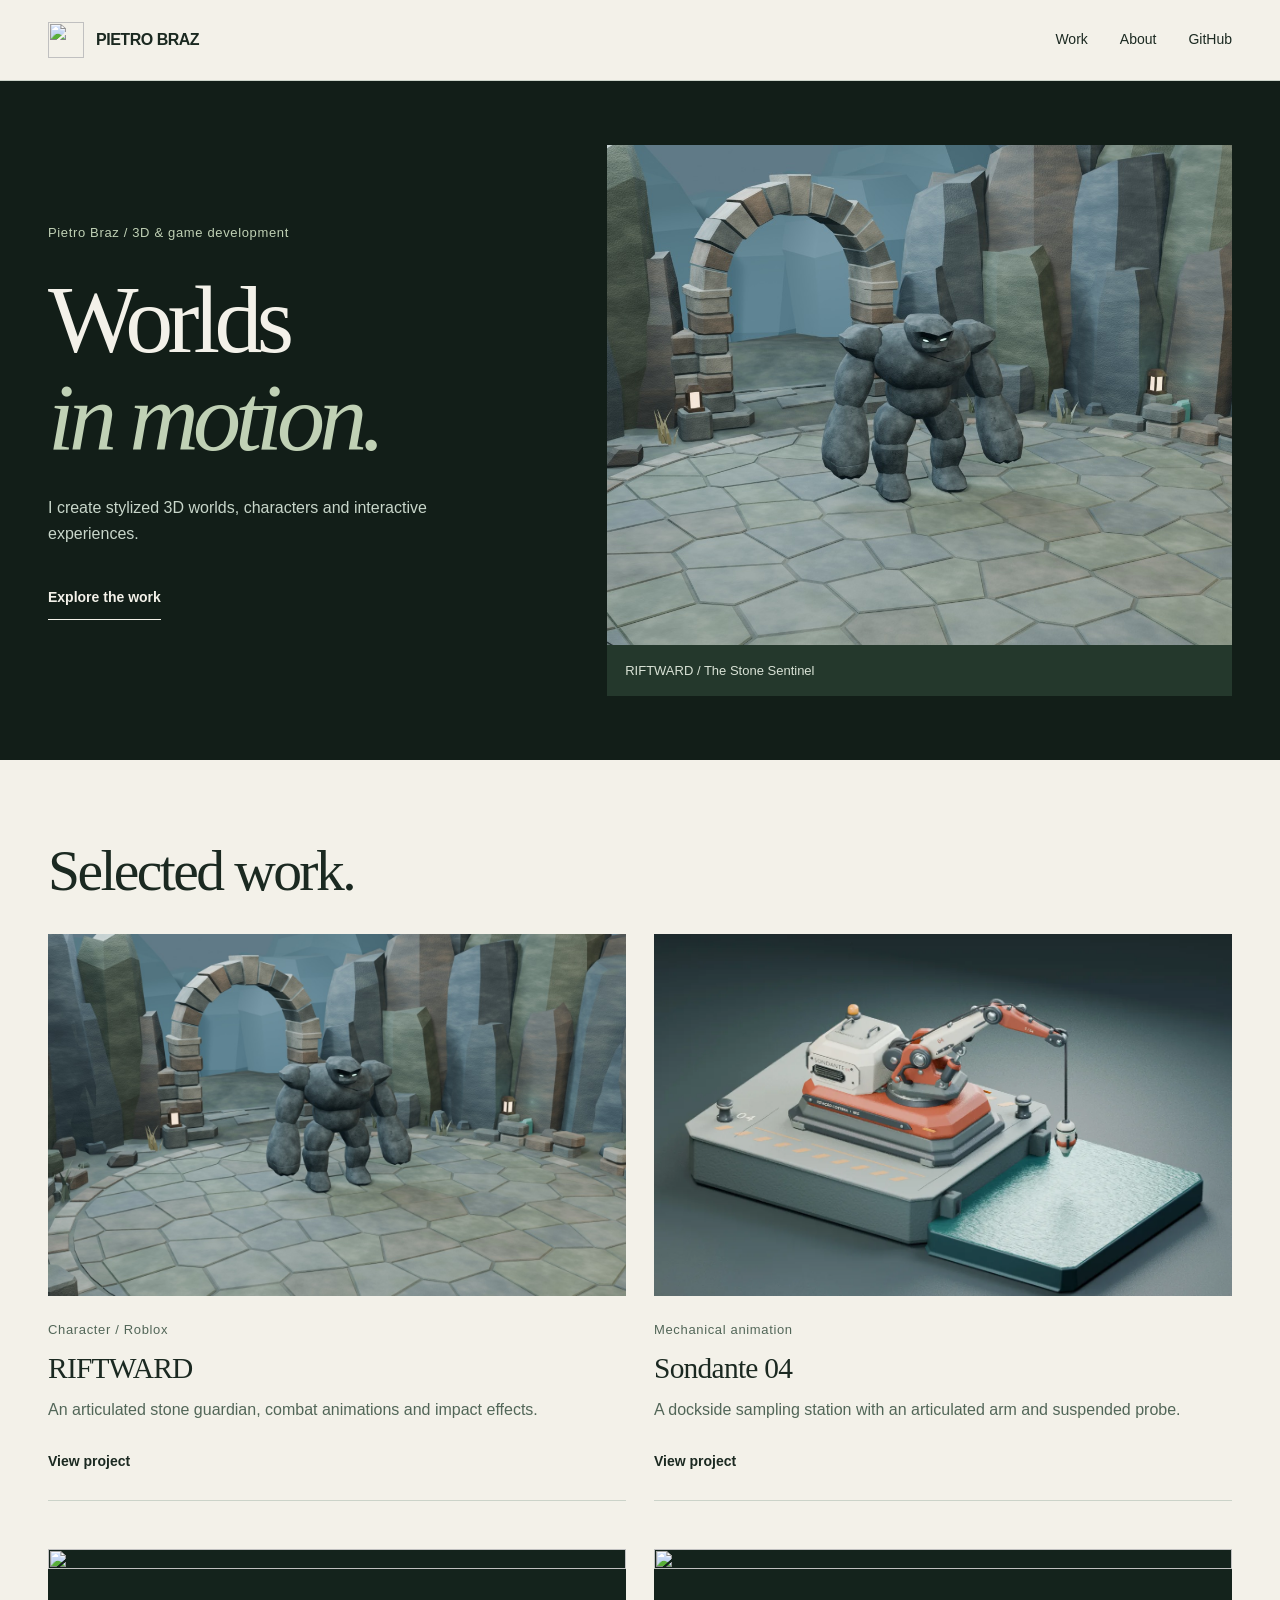
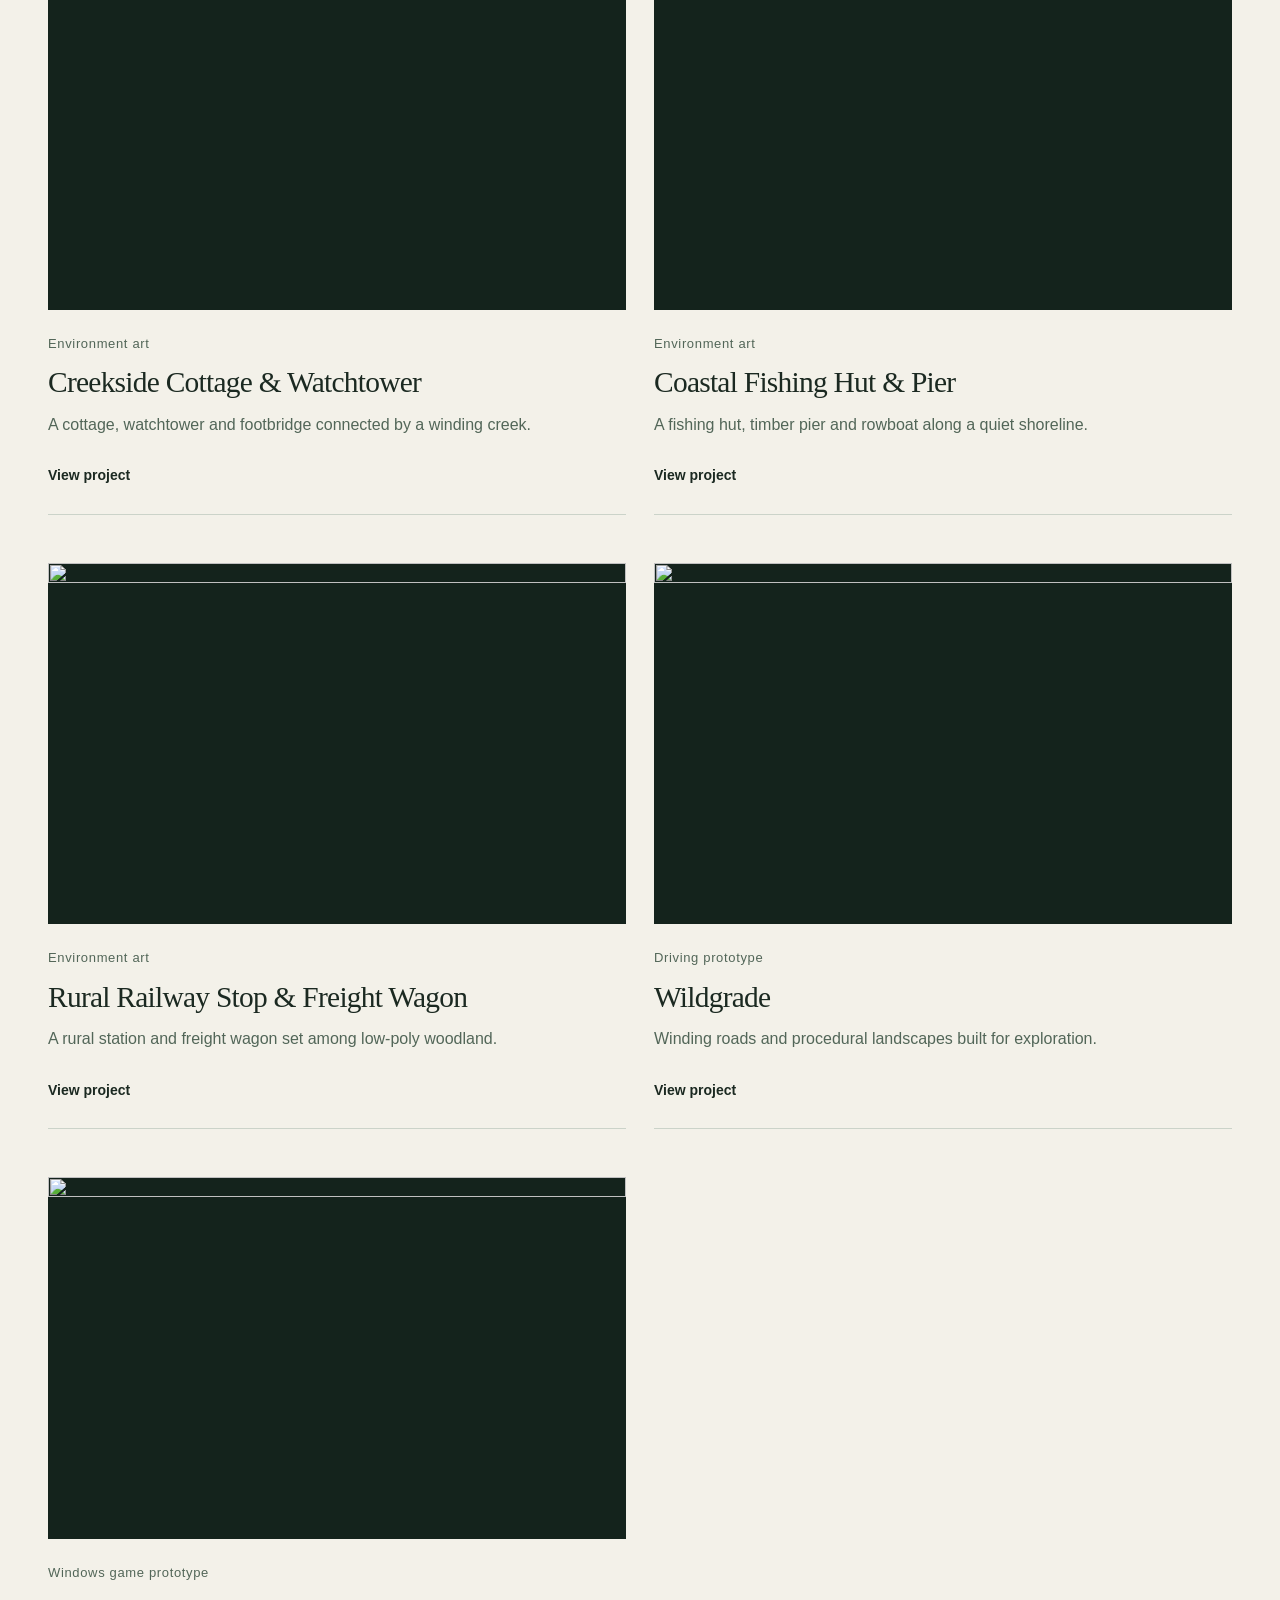
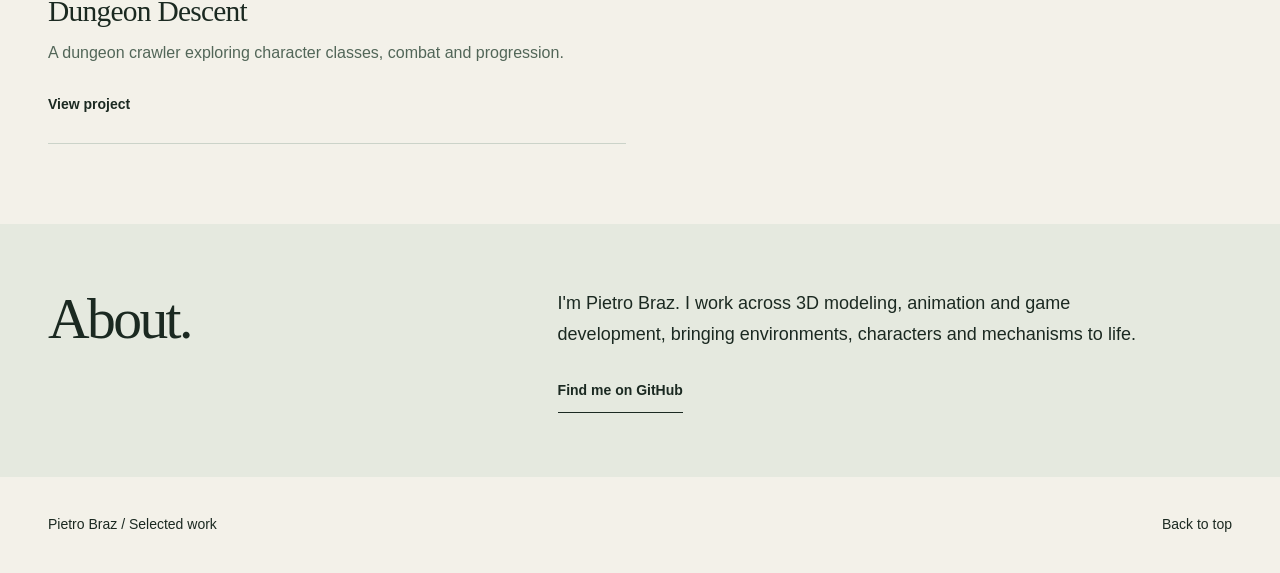
==== commit b7ddf159: "Publish RIFTWARD and streamline the portfolio Replace the long homepage with a concise project grid," ====
--- a/index.html
+++ b/index.html
@@ -1,592 +1 @@
-<!DOCTYPE html>
-<html lang="en">
- <head>
-  <meta charset="utf-8"/>
-  <meta content="width=device-width, initial-scale=1" name="viewport"/>
-  <meta content="#1b2921" name="theme-color"/>
-  <meta content="Pietro Braz" name="author"/>
-  <meta content="index, follow, max-image-preview:large" name="robots"/>
-  <meta content="Pietro Braz builds interactive prototypes, stylized 3D environments and mechanical animation. Explore six projects, including Sondante 04." name="description"/>
-  <link href="https://pie030.github.io/" rel="canonical"/>
-  <link href="favicon.svg" rel="icon" type="image/svg+xml"/>
-  <link href="favicon.ico" rel="icon" sizes="any"/>
-  <link href="apple-touch-icon.png" rel="apple-touch-icon" sizes="256x256"/>
-  <meta content="website" property="og:type"/>
-  <meta content="Pietro Braz — Portfolio" property="og:site_name"/>
-  <meta content="Pietro Braz — Interactive Worlds &amp; Game Systems" property="og:title"/>
-  <meta content="Six projects in games, 3D environments and mechanical animation. Inspect the articulated Sondante 04 or explore the game and environment case studies." property="og:description"/>
-  <meta content="https://pie030.github.io/" property="og:url"/>
-  <meta content="https://pie030.github.io/assets/sondante-04-cover.webp" property="og:image"/>
-  
-  <meta content="summary_large_image" name="twitter:card"/>
-  <meta content="Pietro Braz — Selected Work" name="twitter:title"/>
-  <meta content="Selected work in game prototypes, 3D environments and mechanical animation." name="twitter:description"/>
-  <meta content="https://pie030.github.io/assets/sondante-04-cover.webp" name="twitter:image"/>
-  <title>
-   Pietro Braz — Interactive Worlds &amp; Game Systems
-  </title>
-  <link href="css/home.css" rel="stylesheet"/>
-  <noscript>
-   <style>
-    @media (max-width: 760px) {
-  .nav { flex-wrap: wrap; }
-  .navlinks { display: flex; position: static; width: 100%; padding: 14px 0; box-shadow: none; flex-direction: row; flex-wrap: wrap; gap: 14px 24px; }
-  .menu-btn { display: none; }
-}
-   </style>
-  </noscript>
- </head>
- <body>
-  <a class="skip" href="#main">
-   Skip to content
-  </a>
-  <header class="sitehead">
-   <div class="wrap nav">
-    <a aria-label="Pietro Braz, home" class="brand" href="#top">
-     <span aria-hidden="true" class="brandmark">
-      <svg aria-label="Pietro Braz — monograma PB" role="img" viewbox="0 0 64 64" xmlns="http://www.w3.org/2000/svg">
-       <rect fill="#1b2921" height="62" rx="7" width="62" x="1" y="1">
-       </rect>
-       <rect fill="none" height="62" rx="7" stroke="#45634b" stroke-width="1.5" width="62" x="1" y="1">
-       </rect>
-       <path d="M14 47V18h9c7.5 0 11 3.7 11 9.5S30.5 37 23 37h-9" fill="none" stroke="#f3f1e9" stroke-linecap="square" stroke-linejoin="round" stroke-width="3.2">
-       </path>
-       <path d="M36 18v29h7c7.3 0 10-3.9 10-8.1 0-4.4-3.5-7.5-9-7.5h-8m0 0h6.5c6 0 9.5-2.6 9.5-6.9 0-4.2-3.2-6.5-9.5-6.5H36" fill="none" stroke="#c0d1b5" stroke-linecap="square" stroke-linejoin="round" stroke-width="3.2">
-       </path>
-       <path d="M10 54h44" stroke="#607a62" stroke-width="1">
-       </path>
-      </svg>
-     </span>
-     <span>
-      PIETRO BRAZ
-      <span class="period">
-       .
-      </span>
-     </span>
-    </a>
-    <nav aria-label="Main navigation" class="navlinks" id="navlinks">
-     <a href="#work">
-      Selected work
-     </a>
-     <a href="#film">
-      Motion
-     </a>
-     <a href="#approach">
-      Approach
-     </a>
-     <a href="#about">
-      About
-     </a>
-    </nav>
-    <div class="nav-end">
-     Games, 3D &amp; interactive systems
-    </div>
-    <button aria-controls="navlinks" aria-expanded="false" aria-label="Open navigation menu" class="menu-btn" id="menuBtn" type="button">
-     MENU ☰
-    </button>
-   </div>
-  </header>
-  <main id="main" tabindex="-1">
-   <section class="hero hero-portfolio" id="top">
-    <div class="wrap hero-grid">
-     <div class="hero-copy">
-      <div>
-       <div class="micro eyebrow">
-        Portfolio / Game development &amp; 3D
-       </div>
-       <h1>
-        Worlds
-        <br/>
-        <em>in motion.</em>
-       </h1>
-       <p>
-        I build game prototypes and stylized 3D assets, from a road generated as you drive to a coast-side crane with a working sampling cycle.
-       </p>
-      </div>
-      <div class="hero-actions">
-       <a class="text-link" href="#work">
-        Explore the work
-        <span aria-hidden="true" class="arrow">
-         ↗
-        </span>
-       </a>
-       <a class="text-link hero-project-link" href="projects/sondante-04.html">
-        Sondante 04 <span aria-hidden="true" class="arrow">↗</span>
-       </a>
-      </div>
-     </div>
-     <div class="hero-media">
-      <a class="media-card primary" href="projects/sondante-04.html">
-       <img alt="" decoding="async" fetchpriority="high" height="929" src="assets/sondante-04-shot.webp" width="1440"/>
-       <span class="media-label">Sondante 04 <span aria-hidden="true">↗</span></span>
-      </a>
-      <a class="media-card secondary" href="projects/wildgrade.html">
-       <img alt="" decoding="async" height="760" src="assets/wildgrade-road.webp" width="1280"/>
-       <span class="media-label">Wildgrade <span aria-hidden="true">↗</span></span>
-      </a>
-      <a class="media-card third" href="projects/dungeon-descent.html">
-       <img alt="" decoding="async" height="875" src="assets/dungeon-selection.webp" width="1400"/>
-       <span class="media-label">Dungeon Descent <span aria-hidden="true">↗</span></span>
-      </a>
-     </div>
-    </div>
-   </section>
-   <div class="ticker">
-    <div class="wrap">
-     <span>
-      06 selected projects
-     </span>
-     <span>
-      Game systems
-     </span>
-     <span>
-      Environment art
-     </span>
-     <span>
-      Mechanical animation
-     </span>
-    </div>
-   </div>
-   <section class="section" id="work">
-    <div class="wrap">
-     <div class="sectionhead">
-      <div>
-       <div class="micro">
-        <span class="section-index">
-         01
-        </span>
-        Selected work
-       </div>
-       <h2>
-        Games and
-        <br/>
-        3D studies.
-       </h2>
-      </div>
-      <p>
-       Browse two game prototypes, three low-poly environments, and an articulated dockside sampling station.
-      </p>
-     </div>
-     <article aria-labelledby="sondante-title" class="case featured-case">
-      <div class="case-top">
-       <a class="case-media" href="projects/sondante-04.html" aria-label="Open Sondante 04 case study">
-        <img alt="" decoding="async" height="893" loading="lazy" src="assets/sondante-04-wide.webp" width="1250"/>
-        <span class="case-corner">Mechanical animation</span>
-       </a>
-       <div class="case-content">
-        <div>
-         <div class="kicker">Hard surface / Blender</div>
-         <h3 id="sondante-title">Sondante 04</h3>
-         <p>A coastal station with a slewing base, two pinned links and a winch. The articulated arm reaches beyond the quay and lowers a suspended probe for sampling.</p>
-         <div class="chips">
-          <span class="chip">12-second cycle</span>
-          <span class="chip">Interactive 3D</span>
-          <span class="chip">GLB</span>
-         </div>
-        </div>
-        <div class="case-bottom">
-         <div class="project-actions">
-          <a class="text-link" href="projects/sondante-04.html">Read case study <span aria-hidden="true" class="arrow">↗</span></a>
-          <a class="text-link project-secondary" href="projects/sondante-04.html#model-view">Open 3D viewer <span aria-hidden="true" class="arrow">↗</span></a>
-         </div>
-        </div>
-       </div>
-      </div>
-     </article>
-     <article aria-labelledby="wild-title" class="case">
-      <div class="case-top">
-       <div class="case-media">
-        <picture>
-         <source media="(prefers-reduced-motion: reduce)" srcset="assets/wildgrade-road.webp"/>
-         <img alt="Animated capture of the Wildgrade driving prototype" decoding="async" height="360" loading="lazy" src="assets/wildgrade-driving-motion.webp" width="640"/>
-        </picture>
-        <span class="case-corner">
-         01 / Browser-based driving
-        </span>
-       </div>
-       <div class="case-content">
-        <div>
-         <div class="kicker">
-          Interactive world / Earlier prototype
-         </div>
-         <h3 id="wild-title">
-          Wildgrade
-         </h3>
-         <p>
-          A browser-based driving prototype set in a stylized open world. Roads, terrain and vegetation take shape as you travel. The driving physics and automatic navigation are still experimental.
-         </p>
-         <div class="chips">
-          <span class="chip">
-           JavaScript
-          </span>
-          <span class="chip">
-           WebGL / Canvas 2D
-          </span>
-          <span class="chip">
-           Procedural environments
-          </span>
-          <span class="chip">
-           Driving systems
-          </span>
-         </div>
-        </div>
-        <div class="case-bottom">
-         <p class="case-note">
-          Earlier prototype · The public repository includes screenshots and video, not a playable build or source code.
-         </p>
-         <div class="project-actions">
-          <a class="text-link" href="projects/wildgrade.html">
-           Read case study
-           <span aria-hidden="true" class="arrow">
-            ↗
-           </span>
-          </a>
-          <a class="text-link project-secondary" href="https://github.com/pie030/Wildgrade" rel="noopener noreferrer" target="_blank">
-           GitHub repository
-           <span aria-hidden="true" class="arrow">
-            ↗
-           </span>
-          </a>
-         </div>
-        </div>
-       </div>
-      </div>
-      <div class="case-gallery">
-       <button aria-label="Enlarge Wildgrade road screenshot" class="gallery-tile" data-caption="Wildgrade / Winding roads" data-lightbox="" type="button">
-        <img alt="Wildgrade winding road" decoding="async" height="760" loading="lazy" src="assets/wildgrade-road.webp" width="1280"/>
-        <span>
-         01 / Winding roads
-        </span>
-       </button>
-       <button aria-label="Enlarge Wildgrade mountain screenshot" class="gallery-tile" data-caption="Wildgrade / Rocky highlands" data-lightbox="" type="button">
-        <img alt="Wildgrade mountain environment" decoding="async" height="760" loading="lazy" src="assets/wildgrade-mountains.webp" width="1280"/>
-        <span>
-         02 / Rocky highlands
-        </span>
-       </button>
-       <button aria-label="Enlarge Wildgrade lake screenshot" class="gallery-tile" data-caption="Wildgrade / Water &amp; terrain" data-lightbox="" type="button">
-        <img alt="Wildgrade lake environment" decoding="async" height="760" loading="lazy" src="assets/wildgrade-lake.webp" width="1280"/>
-        <span>
-         03 / Water &amp; terrain
-        </span>
-       </button>
-      </div>
-     </article>
-     <article aria-labelledby="dungeon-title" class="case">
-      <div class="case-top reverse">
-       <div class="case-content">
-        <div>
-         <div class="kicker">
-          Game development / Windows prototype
-         </div>
-         <h3 id="dungeon-title">
-          Dungeon
-          <br/>
-          Descent
-         </h3>
-         <p>
-          An early dungeon crawler written in C with the Win32 API and GDI, without a game engine. It explores character classes, combat, progression and custom rendering.
-         </p>
-         <div class="chips">
-          <span class="chip">
-           C
-          </span>
-          <span class="chip">
-           Win32 API
-          </span>
-          <span class="chip">
-           GDI rendering
-          </span>
-          <span class="chip">
-           Windows x64
-          </span>
-         </div>
-        </div>
-        <div class="case-bottom">
-         <p class="case-note">
-          Playable Windows prototype · An unsigned demo is available from the GitHub release.
-         </p>
-         <div class="project-actions">
-          <a class="text-link" href="projects/dungeon-descent.html">
-           Read case study
-           <span aria-hidden="true" class="arrow">
-            ↗
-           </span>
-          </a>
-          <a class="text-link project-secondary" href="https://github.com/pie030/Dungeon-Descent" rel="noopener noreferrer" target="_blank">
-           GitHub repository
-           <span aria-hidden="true" class="arrow">
-            ↗
-           </span>
-          </a>
-         </div>
-        </div>
-       </div>
-       <div class="case-media dungeon">
-        <img alt="Dungeon Descent — character selection screen captured from executable" decoding="async" height="875" loading="lazy" src="assets/dungeon-selection.webp" width="1400"/>
-        <span class="case-corner">
-         02 / Native Windows game
-        </span>
-       </div>
-      </div>
-      <div class="case-gallery two">
-       <button aria-label="Enlarge Dungeon Descent title screen" class="gallery-tile dungeon" data-caption="Dungeon Descent / Title screen" data-lightbox="" type="button">
-        <img alt="Dungeon Descent title screen" decoding="async" height="875" loading="lazy" src="assets/dungeon-title.webp" width="1400"/>
-        <span>
-         01 / Title screen
-        </span>
-       </button>
-       <button aria-label="Enlarge Dungeon Descent character selection" class="gallery-tile dungeon" data-caption="Dungeon Descent / Class selection" data-lightbox="" type="button">
-        <img alt="Dungeon Descent class selection menu" decoding="async" height="875" loading="lazy" src="assets/dungeon-selection.webp" width="1400"/>
-        <span>
-         02 / Class selection
-        </span>
-       </button>
-      </div>
-     </article>
-     <article aria-labelledby="creekside-title" class="case">
-      <div class="case-top">
-       <div class="case-media">
-        <img alt="Actual render of Creekside Cottage &amp; Watchtower, a low-poly environment with a cottage, tower, bridge and creek" decoding="async" height="1000" loading="lazy" src="assets/creekside-hero.webp" width="1600"/>
-        <span class="case-corner">03 / Low-poly environment study</span>
-       </div>
-       <div class="case-content">
-        <div>
-         <div class="kicker">3D environment / Low-poly study</div>
-         <h3 id="creekside-title">Creekside Cottage<br/>&amp; Watchtower</h3>
-         <p>A cottage, stone watchtower and footbridge share a compact creekside landscape. Refined in Blender, the study emphasizes believable construction, readable natural forms and a coherent layout.</p>
-         <div class="chips"><span class="chip">Blender refinement</span><span class="chip">15,582 triangles</span><span class="chip">GLB / Y-up</span><span class="chip">Static 3D scene</span></div>
-        </div>
-        <div class="case-bottom">
-         <p class="case-note">Static 3D study · Geometry and browser previews checked; GLB available for download.</p>
-         <div class="project-actions"><a class="text-link" href="projects/creekside-cottage-watchtower.html">Read case study <span aria-hidden="true" class="arrow">↗</span></a><a class="text-link project-secondary" href="assets/creekside-yup-v03.glb" download>Download GLB <span aria-hidden="true" class="arrow">↗</span></a></div>
-        </div>
-       </div>
-      </div>
-      <div class="case-gallery">
-       <button aria-label="Enlarge aerial view of Creekside" class="gallery-tile" data-caption="Creekside / Aerial layout" data-lightbox="" type="button"><img alt="Creekside landscape from above" decoding="async" height="788" loading="lazy" src="assets/creekside-aerial.webp" width="1400"/><span>01 / Aerial layout</span></button>
-       <button aria-label="Enlarge cottage detail" class="gallery-tile" data-caption="Creekside / Cottage construction" data-lightbox="" type="button"><img alt="Low-poly cottage with a closed roof and visible door and windows" decoding="async" height="675" loading="lazy" src="assets/creekside-cottage.webp" width="1200"/><span>02 / Cottage</span></button>
-       <button aria-label="Enlarge bridge detail" class="gallery-tile" data-caption="Creekside / Footbridge" data-lightbox="" type="button"><img alt="Wooden footbridge with planks and rails over the creek" decoding="async" height="675" loading="lazy" src="assets/creekside-bridge.webp" width="1200"/><span>03 / Footbridge</span></button>
-      </div>
-     </article>
-     <article aria-labelledby="coastal-title" class="case">
-      <div class="case-top">
-       <div class="case-media">
-        <img alt="Actual render of a low-poly coastal fishing hut, wooden pier and moored rowboat" decoding="async" height="1000" loading="lazy" src="assets/coastal-hero.webp" width="1600"/>
-        <span class="case-corner">04 / Low-poly environment study</span>
-       </div>
-       <div class="case-content">
-        <div>
-         <div class="kicker">3D environment / Coastal study</div>
-         <h3 id="coastal-title">Coastal Fishing Hut<br/>&amp; Pier</h3>
-         <p>A fishing hut, pile-supported pier and hollow rowboat shape a working shoreline. Blender refinements focus on structural continuity, grounded coastal vegetation and efficient low-poly geometry.</p>
-         <div class="chips"><span class="chip">Blender refinement</span><span class="chip">13,718 triangles</span><span class="chip">GLB / Y-up</span><span class="chip">Static 3D scene</span></div>
-        </div>
-        <div class="case-bottom">
-         <p class="case-note">Static 3D study · Geometry and modular exports checked; GLB available for download.</p>
-         <div class="project-actions"><a class="text-link" href="projects/coastal-fishing-hut-pier.html">Read case study <span aria-hidden="true" class="arrow">↗</span></a><a class="text-link project-secondary" href="assets/coastal-fishing-hut-pier-yup.glb" download>Download GLB <span aria-hidden="true" class="arrow">↗</span></a></div>
-        </div>
-       </div>
-      </div>
-      <div class="case-gallery">
-       <button aria-label="Enlarge aerial view of Coastal Fishing Hut and Pier" class="gallery-tile" data-caption="Coastal / Aerial layout" data-lightbox="" type="button"><img alt="Aerial view of a low-poly fishing hut, beach, pier and boat" decoding="async" height="900" loading="lazy" src="assets/coastal-aerial.webp" width="1600"/><span>01 / Aerial layout</span></button>
-       <button aria-label="Enlarge fishing hut detail" class="gallery-tile" data-caption="Coastal / Fishing hut" data-lightbox="" type="button"><img alt="Fishing hut with closed roof, door, windows and steps" decoding="async" height="875" loading="lazy" src="assets/coastal-hut.webp" width="1400"/><span>02 / Fishing hut</span></button>
-       <button aria-label="Enlarge pier and boat detail" class="gallery-tile" data-caption="Coastal / Pier and rowboat" data-lightbox="" type="button"><img alt="Supported pier with a hollow wooden rowboat and oars" decoding="async" height="875" loading="lazy" src="assets/coastal-boat.webp" width="1400"/><span>03 / Pier &amp; rowboat</span></button>
-      </div>
-     </article>
-     <article aria-labelledby="railway-title" class="case">
-      <div class="case-top"><div class="case-media"><img alt="Actual 3D render of the v1.1 rural railway stop, with rebuilt trees, station, track and freight wagon" decoding="async" height="1000" loading="lazy" src="assets/railway-hero.webp" width="1600"/><span class="case-corner">05 / Low-poly railway study</span></div>
-       <div class="case-content"><div><div class="kicker">3D environment / Railway study</div><h3 id="railway-title">Rural Railway Stop<br/>&amp; Freight Wagon</h3><p>A rural halt with a station, continuous track and four-wheel freight wagon. Version 1.1 improves woodland silhouettes and terrain, with Blender refinements that preserve the railway layout.</p><div class="chips"><span class="chip">Blender refinement</span><span class="chip">21,722 triangles</span><span class="chip">GLB / Y-up</span><span class="chip">Static 3D scene</span></div></div><div class="case-bottom"><p class="case-note">Static 3D study · Refined woodland, geometry checks and downloadable GLB.</p><div class="project-actions"><a class="text-link" href="projects/rural-railway-stop-freight-wagon.html">Read case study <span aria-hidden="true" class="arrow">↗</span></a><a class="text-link project-secondary" href="assets/rural-railway-stop-freight-wagon-yup.glb" download>Download GLB <span aria-hidden="true" class="arrow">↗</span></a></div></div></div></div>
-      <div class="case-gallery"><button aria-label="Enlarge aerial view of the railway stop" class="gallery-tile" data-caption="Railway / Aerial composition" data-lightbox="" type="button"><img alt="Aerial view of station, platform, railway and wagon" decoding="async" height="900" loading="lazy" src="assets/railway-aerial.webp" width="1600"/><span>01 / Site layout</span></button><button aria-label="Enlarge railway station detail" class="gallery-tile" data-caption="Railway / Station architecture" data-lightbox="" type="button"><img alt="Rural station with a closed roof, door, windows and clock" decoding="async" height="875" loading="lazy" src="assets/railway-station.webp" width="1400"/><span>02 / Station</span></button><button aria-label="Enlarge freight wagon detail" class="gallery-tile" data-caption="Railway / Freight wagon" data-lightbox="" type="button"><img alt="Four-wheel low-poly freight wagon with sliding cargo doors" decoding="async" height="875" loading="lazy" src="assets/railway-wagon.webp" width="1400"/><span>03 / Freight wagon</span></button></div>
-     </article>    </div>
-   </section>
-   <section class="film" id="film">
-    <div class="wrap film-grid">
-     <div>
-      <div class="micro" style="color:#b3c7b2">
-       <span class="section-index">
-        02
-       </span>
-       In motion
-      </div>
-      <h2>
-       See the world
-       <br/>
-       <em>
-        move.
-       </em>
-      </h2>
-      <p>
-       A 21-second capture of Wildgrade on winding roads and rough terrain. The Sondante 04 reel follows a different kind of motion, from the first turn of the arm to the probe returning to rest.
-      </p>
-      <div class="project-actions">
-       <a class="text-link" href="projects/wildgrade.html">Wildgrade case <span aria-hidden="true" class="arrow">↗</span></a>
-       <a class="text-link" href="projects/sondante-04.html#motion">Sondante reel <span aria-hidden="true" class="arrow">↗</span></a>
-      </div>
-     </div>
-     <div>
-      <div class="film-frame">
-       <video aria-label="Wildgrade cinematic gameplay teaser, 21 seconds" controls="" playsinline="" poster="assets/wildgrade-film-poster.webp" preload="none">
-        <source src="assets/wildgrade-gameplay-film.mp4" type="video/mp4"/>
-        Your browser does not support embedded video.
-       </video>
-      </div>
-      <div class="film-caption">
-       <span>
-        Wildgrade / Gameplay teaser
-       </span>
-       <span>
-        21 sec · Captured from the prototype
-       </span>
-      </div>
-     </div>
-    </div>
-   </section>
-   <section class="method" id="approach">
-    <div class="wrap">
-     <div class="method-head">
-      <div>
-       <div class="micro">
-        <span class="section-index">
-         03
-        </span>
-        Approach
-       </div>
-       <h2>
-        What matters
-        <br/>
-        behind the image.
-       </h2>
-      </div>
-      <p>
-       I start with how a project should behave, then test the parts that make that behavior believable.
-      </p>
-     </div>
-     <div class="method-grid">
-      <div class="method-item">
-       <div class="micro">
-        01 / Experiment
-       </div>
-       <h3>
-        Build the idea.
-       </h3>
-       <p>
-        Start with something that runs. A rough but working experiment gives me more to learn from than a perfect mockup.
-       </p>
-      </div>
-      <div class="method-item">
-       <div class="micro">
-        02 / Iterate
-       </div>
-       <h3>
-        Study the behavior.
-       </h3>
-       <p>
-        Movement, readability and small interactions can change the feel of an entire project.
-       </p>
-      </div>
-      <div class="method-item">
-       <div class="micro">
-        03 / Document
-       </div>
-       <h3>
-        Show the evidence.
-       </h3>
-       <p>
-        Keep real captures and clear notes, including the parts that are still unfinished.
-       </p>
-      </div>
-     </div>
-    </div>
-   </section>
-   <section class="about" id="about">
-    <div class="wrap about-grid">
-     <div>
-      <div class="micro">
-       <span class="section-index">
-        04
-       </span>
-       About
-      </div>
-      <h2>
-       Between
-       <br/>
-       <em>
-        worlds
-       </em>
-       and
-       <br/>
-       systems.
-      </h2>
-     </div>
-     <div class="about-copy">
-      <p>
-       I'm Pietro Braz. I build game prototypes, model 3D environments and assets, and animate the pieces that need to move.
-      </p>
-      <p>
-       I like making things, testing how they behave and improving the details that help them feel consistent.
-      </p>
-      <div class="about-note">
-       <strong>
-        Current selection.
-       </strong>
-       Two game prototypes, three environment studies and one articulated machine. The case studies show gameplay, renders and technical notes from each project.
-      </div>
-      <a class="text-link" href="https://github.com/pie030" rel="noopener noreferrer" target="_blank">
-       GitHub / pie030
-       <span aria-hidden="true" class="arrow">
-        ↗
-       </span>
-      </a>
-     </div>
-    </div>
-   </section>
-  </main>
-  <footer>
-   <div class="wrap">
-    <div class="foot-main">
-     <div>
-      <div class="micro" style="color:#a5bba7">
-       Pietro Braz / Selected work
-      </div>
-      <h2>
-       More to
-       <em>
-        build.
-       </em>
-      </h2>
-     </div>
-     <a class="text-link" href="https://github.com/pie030" rel="noopener noreferrer" target="_blank">
-      View GitHub profile
-      <span aria-hidden="true" class="arrow">
-       ↗
-      </span>
-     </a>
-    </div>
-    <div class="foot-bottom">
-     <span>
-      Pietro Braz / Game development &amp; interactive systems
-     </span>
-     <span>
-      Selected work / 2026
-     </span>
-     <a href="#top">
-      Back to top ↑
-     </a>
-    </div>
-   </div>
-  </footer>
-  <div aria-hidden="true" aria-label="Screenshot preview" aria-modal="true" class="lightbox" id="lightbox" role="dialog">
-   <button aria-label="Close preview" class="lightbox-close" id="lightboxClose" type="button">
-    CLOSE ✕
-   </button>
-   <figure>
-    <img alt="" id="lightboxImg"/>
-    <figcaption id="lightboxCaption">
-    </figcaption>
-   </figure>
-  </div>
-  <script defer="True" src="js/site.js">
-  </script>
- </body>
-</html>+<!doctype html><html lang="en"><head><meta charset="utf-8"><meta name="viewport" content="width=device-width,initial-scale=1"><meta name="theme-color" content="#1b2921"><meta name="author" content="Pietro Braz"><title>Selected work - Pietro Braz</title><meta name="description" content="Stylized worlds, characters and interactive experiences by Pietro Braz."><link rel="canonical" href="https://pie030.github.io/"><link rel="icon" href="favicon.svg" type="image/svg+xml"><meta property="og:type" content="website"><meta property="og:title" content="Selected work - Pietro Braz"><meta property="og:description" content="Stylized worlds, characters and interactive experiences by Pietro Braz."><meta property="og:url" content="https://pie030.github.io/"><meta property="og:image" content="https://pie030.github.io/assets/riftward-arena-preview.jpg"><meta name="twitter:card" content="summary_large_image"><link rel="stylesheet" href="css/home.css"></head><body><a class="skip" href="#main">Skip to content</a><header class="sitehead"><div class="wrap nav"><a class="brand" href="#top" aria-label="Pietro Braz, home"><img src="favicon.svg" width="36" height="36" alt=""><span>PIETRO BRAZ</span></a><nav class="navlinks" id="navlinks" aria-label="Main navigation"><a href="#work">Work</a><a href="#about">About</a><a href="https://github.com/pie030" target="_blank" rel="noopener noreferrer">GitHub</a></nav><button id="menuBtn" class="menu-btn" type="button" aria-expanded="false" aria-controls="navlinks" aria-label="Open navigation menu" hidden>Menu</button></div></header><main id="main" tabindex="-1"><section class="hero" id="top"><div class="wrap hero-grid"><div class="hero-copy"><p class="micro">Pietro Braz / 3D &amp; game development</p><h1>Worlds<br><em>in motion.</em></h1><p>I create stylized 3D worlds, characters and interactive experiences.</p><a class="text-link" href="#work">Explore the work</a></div><a class="hero-media" href="projects/riftward.html" aria-label="View RIFTWARD"><img src="assets/riftward-arena-preview.jpg" alt="The stone sentinel in a rocky arena" fetchpriority="high" decoding="async"><span>RIFTWARD / The Stone Sentinel</span></a></div></section><section class="section wrap" id="work" aria-labelledby="work-title"><div class="sectionhead"><h2 id="work-title">Selected work.</h2></div><div class="work-grid"><article class="case"><a class="project-card" href="projects/riftward.html"><div class="card-image"><img src="assets/riftward-arena-preview.jpg" alt="" loading="lazy" decoding="async"></div><div class="card-copy"><span class="kicker">Character / Roblox</span><h3>RIFTWARD</h3><p>An articulated stone guardian, combat animations and impact effects.</p><span class="card-action">View project</span></div></a></article><article class="case"><a class="project-card" href="projects/sondante-04.html"><div class="card-image"><img src="assets/sondante-04-wide.webp" alt="" loading="lazy" decoding="async"></div><div class="card-copy"><span class="kicker">Mechanical animation</span><h3>Sondante 04</h3><p>A dockside sampling station with an articulated arm and suspended probe.</p><span class="card-action">View project</span></div></a></article><article class="case"><a class="project-card" href="projects/creekside-cottage-watchtower.html"><div class="card-image"><img src="assets/creekside-hero.webp" alt="" loading="lazy" decoding="async"></div><div class="card-copy"><span class="kicker">Environment art</span><h3>Creekside Cottage &amp; Watchtower</h3><p>A cottage, watchtower and footbridge connected by a winding creek.</p><span class="card-action">View project</span></div></a></article><article class="case"><a class="project-card" href="projects/coastal-fishing-hut-pier.html"><div class="card-image"><img src="assets/coastal-hero.webp" alt="" loading="lazy" decoding="async"></div><div class="card-copy"><span class="kicker">Environment art</span><h3>Coastal Fishing Hut &amp; Pier</h3><p>A fishing hut, timber pier and rowboat along a quiet shoreline.</p><span class="card-action">View project</span></div></a></article><article class="case"><a class="project-card" href="projects/rural-railway-stop-freight-wagon.html"><div class="card-image"><img src="assets/railway-hero.webp" alt="" loading="lazy" decoding="async"></div><div class="card-copy"><span class="kicker">Environment art</span><h3>Rural Railway Stop &amp; Freight Wagon</h3><p>A rural station and freight wagon set among low-poly woodland.</p><span class="card-action">View project</span></div></a></article><article class="case"><a class="project-card" href="projects/wildgrade.html"><div class="card-image"><img src="assets/wildgrade-road.webp" alt="" loading="lazy" decoding="async"></div><div class="card-copy"><span class="kicker">Driving prototype</span><h3>Wildgrade</h3><p>Winding roads and procedural landscapes built for exploration.</p><span class="card-action">View project</span></div></a></article><article class="case"><a class="project-card" href="projects/dungeon-descent.html"><div class="card-image"><img src="assets/dungeon-selection.webp" alt="" loading="lazy" decoding="async"></div><div class="card-copy"><span class="kicker">Windows game prototype</span><h3>Dungeon Descent</h3><p>A dungeon crawler exploring character classes, combat and progression.</p><span class="card-action">View project</span></div></a></article></div></section><section class="about" id="about"><div class="wrap about-grid"><h2>About.</h2><div><p>I'm Pietro Braz. I work across 3D modeling, animation and game development, bringing environments, characters and mechanisms to life.</p><a class="text-link" href="https://github.com/pie030" target="_blank" rel="noopener noreferrer">Find me on GitHub</a></div></div></section></main><footer><div class="wrap foot-bottom"><span>Pietro Braz / Selected work</span><a href="#top">Back to top</a></div></footer><script defer src="js/site.js"></script></body></html>
--- a/css/home.css
+++ b/css/home.css
@@ -1,1615 +1 @@
-/* Home page
-   Pietro Braz — selected work
-   Colors and typography come first, followed by the responsive adjustments.
-*/
-
-
-:root {
-  --ink: #1b2921;
-  --deep: #121e18;
-  --deep2: #1a2b21;
-  --paper: #f3f1e9;
-  --white: #faf9f4;
-  --sage: #c0d1b5;
-  --muted: #4d5f52;
-  --line: #d4d8cf;
-  --lineDark: #415448;
-  --serif: Georgia,"Times New Roman",serif;
-  --sans: Arial,Helvetica,sans-serif;
-  --reading: #536458;
-  --reading-soft: #5b6b5f;
-}
-
-* {
-  box-sizing: border-box;
-}
-
-html {
-  scroll-behavior: smooth;
-  scroll-padding-top: 88px;
-}
-
-body {
-  margin: 0;
-  background: var(--paper);
-  color: var(--ink);
-  font-family: var(--sans);
-  -webkit-font-smoothing: antialiased;
-}
-
-img {
-  display: block;
-  max-width: 100%;
-}
-
-a {
-  color: inherit;
-  text-decoration: none;
-}
-
-button {
-  font: inherit;
-  cursor: pointer;
-}
-
-::selection {
-  background: #bdd1b5;
-  color: #14211b;
-}
-
-.skip {
-  position: absolute;
-  top: 5px;
-  left: -10000px;
-  background: white;
-  padding: 12px;
-  z-index: 200;
-}
-
-.skip:focus {
-  left: 5px;
-}
-
-.wrap {
-  width: min(1390px,calc(100% - 100px));
-  margin-inline: auto;
-}
-
-.micro {
-  font-size: 11px;
-  font-weight: 700;
-  letter-spacing: .17em;
-  text-transform: uppercase;
-}
-
-.muted {
-  color: var(--muted);
-}
-
-.rule {
-  height: 1px;
-  background: var(--line);
-}
-
-/* Header and navigation */
-.sitehead {
-  background: rgba(243,241,233,.96);
-  position: sticky;
-  top: 0;
-  z-index: 50;
-  backdrop-filter: blur(14px);
-  border-bottom: 1px solid var(--line);
-}
-
-.nav {
-  display: flex;
-  align-items: center;
-  justify-content: space-between;
-  min-height: 78px;
-  gap: clamp(14px,2vw,30px);
-}
-
-.brand {
-  display: flex;
-  align-items: center;
-  gap: 13px;
-  font-weight: 800;
-  letter-spacing: -.042em;
-  font-size: 20px;
-  white-space: nowrap;
-  flex: 0 0 auto;
-  min-width: 0;
-}
-
-.brandmark {
-  height: 42px;
-  width: 42px;
-  display: block;
-  place-items: center;
-  border: 0;
-  font: italic 16px var(--serif);
-  flex: 0 0 42px;
-  background: none;
-  border-radius: 6px;
-  overflow: hidden;
-}
-
-.brand .period {
-  color: #92a88d;
-}
-
-.navlinks {
-  display: flex;
-  gap: clamp(16px,2vw,28px);
-  align-items: center;
-}
-
-.navlinks a {
-  font-size: 12px;
-  font-weight: 700;
-  letter-spacing: .12em;
-  text-transform: uppercase;
-  white-space: nowrap;
-  line-height: 1.5;
-}
-
-.navlinks a:hover {
-  text-decoration: underline;
-  text-underline-offset: 6px;
-}
-
-.nav-end {
-  font-size: 10px;
-  letter-spacing: .12em;
-  text-transform: uppercase;
-  display: flex;
-  align-items: center;
-  gap: 10px;
-  white-space: nowrap;
-}
-
-.nav-end:before {
-  content: "";
-  width: 7px;
-  height: 7px;
-  background: #809d7b;
-  border-radius: 50%;
-}
-
-.menu-btn {
-  display: none;
-  border: 1px solid var(--line);
-  background: transparent;
-  padding: 10px 12px;
-  font-size: 11px;
-  letter-spacing: .12em;
-}
-
-/* Introduction */
-.hero {
-  background: var(--deep);
-  color: var(--paper);
-  overflow: hidden;
-}
-
-.hero-grid {
-  display: grid;
-  grid-template-columns: minmax(0,1.03fr) minmax(0,.97fr);
-  min-height: 720px;
-}
-
-.hero-copy {
-  padding: 94px 65px 78px 0;
-  display: flex;
-  flex-direction: column;
-  justify-content: space-between;
-  min-width: 0;
-  padding-right: clamp(25px,4vw,65px);
-}
-
-.eyebrow {
-  display: flex;
-  align-items: center;
-  gap: 16px;
-  color: #b7c9b6;
-}
-
-.eyebrow:before {
-  content: "";
-  width: 30px;
-  height: 1px;
-  background: #b7c9b6;
-}
-
-.hero h1 {
-  font: 400 clamp(65px,7.1vw,118px)/.97 var(--serif);
-  letter-spacing: -.075em;
-  margin: 48px 0 31px;
-  max-width: 750px;
-  text-wrap: balance;
-  overflow-wrap: normal;
-}
-
-.hero h1 em {
-  font-weight: 400;
-  color: var(--sage);
-}
-
-.hero-copy p {
-  font-size: 16px;
-  line-height: 1.9;
-  color: #bdcbbf;
-  max-width: 495px;
-  margin: 0;
-}
-
-.hero-actions {
-  display: flex;
-  align-items: center;
-  gap: 33px;
-  flex-wrap: wrap;
-  margin-top: 60px;
-}
-
-.text-link {
-  display: inline-flex;
-  align-items: center;
-  gap: 24px;
-  font-size: 11px;
-  letter-spacing: .12em;
-  text-transform: uppercase;
-  font-weight: 700;
-  padding: 12px 0;
-  border-bottom: 1px solid currentColor;
-  line-height: 1.45;
-  min-height: 42px;
-}
-
-.text-link .arrow {
-  font-size: 21px;
-  font-weight: 400;
-  line-height: 0;
-}
-
-.hero-actions .muted {
-  font-size: 10px;
-  letter-spacing: .1em;
-  text-transform: uppercase;
-  color: #8b9b8d;
-  line-height: 1.6;
-}
-
-.hero-media {
-  border-left: 1px solid #34463a;
-  padding: 52px 0 52px 45px;
-  position: relative;
-  display: grid;
-  grid-template-columns: minmax(0,1fr) minmax(0,.64fr);
-  grid-template-rows: minmax(0,1fr) minmax(0,1fr);
-  gap: 12px;
-  min-height: 640px;
-}
-
-.media-card {
-  overflow: hidden;
-  background: #23382c;
-  position: relative;
-  display: flex;
-  flex-direction: column;
-  min-height: 0;
-  min-width: 0;
-}
-
-.media-card.primary {
-  grid-row: span 2;
-}
-
-.media-card img {
-  height: 0;
-  width: 100%;
-  object-fit: cover;
-  flex: 1 1 auto;
-  min-height: 0;
-}
-
-.media-card.primary img {
-  object-position: 51% 50%;
-}
-
-.media-card.secondary img {
-  object-fit: contain;
-  background: #0a0b0a;
-}
-
-.media-card.third img {
-  object-position: 50% 50%;
-}
-
-.media-card:after {
-  content: "";
-  position: absolute;
-  inset: 50% 0 0;
-  background: linear-gradient(transparent,rgba(8,17,13,.58));
-  pointer-events: none;
-  display: none;
-}
-
-.media-label {
-  position: absolute;
-  left: 15px;
-  bottom: 14px;
-  color: #f5f5ed;
-  font-size: 9px;
-  letter-spacing: .12em;
-  text-transform: uppercase;
-  z-index: 1;
-}
-
-.hero-index {
-  position: absolute;
-  right: 0;
-  top: 22px;
-  font-size: 10px;
-  letter-spacing: .13em;
-  color: #94a697;
-}
-
-.hero-media:after {
-  content: "WILDGRADE / DUNGEON DESCENT / CREEKSIDE";
-  position: absolute;
-  bottom: 18px;
-  left: 45px;
-  right: 0;
-  color: #8ca08e;
-  font-size: 9px;
-  letter-spacing: .11em;
-  border-top: 1px solid #34463a;
-  padding-top: 14px;
-  pointer-events: none;
-}
-
-/* Small project index */
-.ticker {
-  background: #dce3d7;
-  border-bottom: 1px solid #c8d1c3;
-}
-
-.ticker .wrap {
-  display: flex;
-  justify-content: space-between;
-  gap: 20px;
-  padding: 18px 0;
-}
-
-.ticker span {
-  font-size: 11px;
-  letter-spacing: .12em;
-  text-transform: uppercase;
-  color: #4c5e51;
-}
-
-/* Selected projects */
-.section {
-  padding: 115px 0;
-}
-
-.sectionhead {
-  display: flex;
-  align-items: end;
-  justify-content: space-between;
-  gap: 40px;
-  margin-bottom: 46px;
-}
-
-.sectionhead h2 {
-  font: 400 clamp(49px,5.5vw,86px)/1.03 var(--serif);
-  letter-spacing: -.067em;
-  margin: 15px 0 0;
-  text-wrap: balance;
-}
-
-.sectionhead p {
-  font-size: 14px;
-  line-height: 1.8;
-  color: #4d5f52;
-  max-width: 390px;
-  margin: 0;
-}
-
-.section-index {
-  font: italic 26px var(--serif);
-  color: #849686;
-  margin-right: 13px;
-}
-
-.case {
-  border: 1px solid var(--line);
-  background: var(--white);
-  margin-bottom: 30px;
-}
-
-.case-top {
-  display: grid;
-  grid-template-columns: minmax(0,1.08fr) minmax(0,.92fr);
-  min-height: 500px;
-}
-
-.case-top.reverse {
-  grid-template-columns: minmax(0,.92fr) minmax(0,1.08fr);
-}
-
-.case-media {
-  min-width: 0;
-  position: relative;
-  overflow: hidden;
-  background: #14231c;
-}
-
-.case-media img {
-  height: 100%;
-  width: 100%;
-  object-fit: cover;
-  min-height: 500px;
-}
-
-.case-media .case-corner {
-  position: absolute;
-  left: 22px;
-  top: 22px;
-  background: #14231bdf;
-  color: #e7efe2;
-  padding: 12px 13px;
-  font-size: 9px;
-  letter-spacing: .15em;
-  text-transform: uppercase;
-}
-
-.case-media.dungeon {
-  background: #0a0b0a;
-}
-
-.case-media.dungeon img {
-  object-fit: contain;
-  background: #080808;
-}
-
-.case-content {
-  padding: 55px 51px;
-  display: flex;
-  flex-direction: column;
-  min-width: 0;
-}
-
-.case-content .kicker {
-  color: #526958;
-  font-size: 11px;
-  letter-spacing: .16em;
-  text-transform: uppercase;
-  font-weight: 700;
-  line-height: 1.5;
-}
-
-.case-content h3 {
-  font: 400 clamp(49px,5vw,76px)/1 var(--serif);
-  letter-spacing: -.065em;
-  margin: 27px 0 24px;
-  overflow-wrap: normal;
-}
-
-.case-content p {
-  font-size: 14px;
-  line-height: 1.85;
-  color: #526457;
-  max-width: 520px;
-  margin: 0;
-}
-
-.chips {
-  display: flex;
-  flex-wrap: wrap;
-  gap: 9px;
-  margin-top: 25px;
-}
-
-.chip {
-  border: 1px solid #cbd2c7;
-  padding: 8px 11px;
-  font-size: 11px;
-  letter-spacing: .055em;
-  color: #46554b;
-}
-
-.case-bottom {
-  margin-top: auto;
-  padding-top: 42px;
-}
-
-.case-bottom .case-note {
-  font-size: 12px;
-  line-height: 1.7;
-  color: #56695b;
-  margin: 0 0 15px;
-}
-
-.case-bottom .text-link {
-  color: #1d3025;
-}
-
-.case-gallery {
-  display: grid;
-  grid-template-columns: repeat(3,minmax(0,1fr));
-  gap: 1px;
-  background: var(--line);
-  border-top: 1px solid var(--line);
-}
-
-.case-gallery.two {
-  grid-template-columns: repeat(2,minmax(0,1fr));
-}
-
-.gallery-tile {
-  background: #e5e8df;
-  position: relative;
-  display: flex;
-  min-width: 0;
-  padding: 0;
-  border: 0;
-  text-align: left;
-  overflow: hidden;
-  cursor: zoom-in;
-  flex-direction: column;
-}
-
-.gallery-tile img {
-  width: 100%;
-  height: 220px;
-  object-fit: cover;
-  transition: transform .5s ease;
-  flex: 0 0 auto;
-}
-
-.gallery-tile.dungeon img {
-  object-fit: contain;
-  background: #0a0a0a;
-}
-
-.gallery-tile:hover img {
-  transform: scale(1.025);
-}
-
-.gallery-tile span {
-  display: flex;
-  padding: 15px 20px;
-  font-size: 10px;
-  letter-spacing: .1em;
-  text-transform: uppercase;
-  color: #536357;
-  background: var(--white);
-  line-height: 1.45;
-  min-height: 46px;
-  align-items: center;
-  overflow-wrap: break-word;
-}
-
-/* Gameplay film */
-.film {
-  background: #1a2b21;
-  color: var(--paper);
-  padding: 100px 0;
-}
-
-.film-grid {
-  display: grid;
-  grid-template-columns: minmax(0,.76fr) minmax(0,1.24fr);
-  gap: 65px;
-  align-items: center;
-}
-
-.film h2 {
-  font: 400 clamp(52px,5vw,79px)/1.05 var(--serif);
-  letter-spacing: -.065em;
-  margin: 22px 0;
-}
-
-.film h2 em {
-  font-weight: 400;
-  color: var(--sage);
-}
-
-.film p {
-  font-size: 14px;
-  line-height: 1.9;
-  color: #b7c7b8;
-  max-width: 410px;
-}
-
-.film .text-link {
-  margin-top: 25px;
-}
-
-.film-frame {
-  position: relative;
-  border: 1px solid #3e5143;
-  background: #0b1711;
-  overflow: hidden;
-  min-width: 0;
-}
-
-.film-frame video {
-  display: block;
-  width: 100%;
-  aspect-ratio: 16/9;
-  object-fit: contain;
-  background: #0c1811;
-}
-
-.film-caption {
-  font-size: 10px;
-  letter-spacing: .11em;
-  text-transform: uppercase;
-  color: #94aa97;
-  margin-top: 13px;
-  display: flex;
-  justify-content: space-between;
-  gap: 20px;
-  align-items: start;
-  line-height: 1.65;
-}
-
-/* Working approach */
-.method {
-  background: #e5e9df;
-  padding: 100px 0;
-}
-
-.method-head {
-  display: flex;
-  justify-content: space-between;
-  gap: 40px;
-  align-items: end;
-}
-
-.method-head h2 {
-  font: 400 clamp(45px,5vw,75px)/1.05 var(--serif);
-  letter-spacing: -.065em;
-  margin: 14px 0 0;
-  text-wrap: balance;
-}
-
-.method-head p {
-  font-size: 14px;
-  color: #506453;
-  line-height: 1.75;
-  max-width: 370px;
-}
-
-.method-grid {
-  display: grid;
-  grid-template-columns: repeat(3,1fr);
-  margin-top: 40px;
-  border-top: 1px solid #bdc9bd;
-}
-
-.method-item {
-  padding: 30px 35px 0 0;
-  min-height: 195px;
-  border-right: 1px solid #bdc9bd;
-  margin-right: 35px;
-}
-
-.method-item:last-child {
-  border: 0;
-  margin-right: 0;
-}
-
-.method-item h3 {
-  font: 400 29px var(--serif);
-  margin: 20px 0 11px;
-  letter-spacing: -.035em;
-}
-
-.method-item p {
-  font-size: 13px;
-  line-height: 1.8;
-  color: #506453;
-}
-
-/* About */
-.about {
-  padding: 110px 0;
-}
-
-.about-grid {
-  display: grid;
-  grid-template-columns: minmax(0,.93fr) minmax(0,1.07fr);
-  gap: clamp(45px,7vw,100px);
-}
-
-.about h2 {
-  font: 400 clamp(52px,6vw,95px)/.99 var(--serif);
-  letter-spacing: -.075em;
-  margin: 20px 0;
-  text-wrap: balance;
-}
-
-.about h2 em {
-  color: #5d775e;
-  font-weight: 400;
-}
-
-.about-copy {
-  padding-top: 28px;
-  max-width: 560px;
-}
-
-.about-copy p {
-  font-size: 16px;
-  line-height: 1.9;
-  color: #536657;
-}
-
-.about-copy p:first-child {
-  font-size: 18px;
-  color: #26392b;
-}
-
-.about-note {
-  font-size: 12px;
-  color: #506453;
-  line-height: 1.75;
-  padding: 22px 0;
-  border-top: 1px solid #ccd2c9;
-  margin: 28px 0;
-}
-
-.about-copy .text-link {
-  margin-top: 5px;
-}
-
-/* Footer */
-footer {
-  background: #132019;
-  color: #e8eee4;
-  padding: 67px 0 31px;
-}
-
-.foot-main {
-  display: flex;
-  align-items: end;
-  justify-content: space-between;
-  gap: 40px;
-  padding-bottom: 65px;
-}
-
-.foot-main h2 {
-  font: 400 clamp(50px,6vw,90px)/1.02 var(--serif);
-  letter-spacing: -.065em;
-  margin: 15px 0;
-  text-wrap: balance;
-}
-
-.foot-main h2 em {
-  font-weight: 400;
-  color: #c0d4ba;
-}
-
-.foot-bottom {
-  display: flex;
-  justify-content: space-between;
-  gap: 25px;
-  padding-top: 23px;
-  border-top: 1px solid #3b5141;
-  color: #a6b9a8;
-  font-size: 10px;
-  letter-spacing: .12em;
-  text-transform: uppercase;
-}
-
-/* Screenshot viewer */
-.lightbox {
-  position: fixed;
-  inset: 0;
-  background: rgba(8,18,12,.94);
-  display: none;
-  z-index: 100;
-  align-items: center;
-  justify-content: center;
-  padding: 65px 35px 35px;
-  overflow: auto;
-  overscroll-behavior: contain;
-}
-
-.lightbox.open {
-  display: flex;
-}
-
-.lightbox figure {
-  margin: 0;
-  max-width: 1100px;
-  width: 100%;
-  max-height: 100%;
-  display: flex;
-  flex-direction: column;
-  align-items: center;
-  gap: 16px;
-}
-
-.lightbox img {
-  max-height: min(75vh,calc(100dvh - 160px));
-  width: auto;
-  object-fit: contain;
-  box-shadow: 0 15px 60px #0005;
-  max-width: 100%;
-  height: auto;
-}
-
-.lightbox figcaption {
-  font-size: 11px;
-  letter-spacing: .13em;
-  color: #d1dfd1;
-  text-transform: uppercase;
-  text-align: center;
-  line-height: 1.6;
-}
-
-.lightbox-close {
-  position: absolute;
-  right: 26px;
-  top: 20px;
-  background: #f4f4ef;
-  border: 0;
-  padding: 11px 16px;
-  font-size: 12px;
-  letter-spacing: .08em;
-  min-height: 42px;
-}
-
-section[id] {
-  scroll-margin-top: 88px;
-}
-
-main[id] {
-  scroll-margin-top: 88px;
-}
-
-:focus-visible {
-  outline: 2px solid #81a383;
-  outline-offset: 4px;
-}
-
-.sitehead :focus-visible {
-  outline-color: #315b40;
-}
-
-.case :focus-visible {
-  outline-color: #315b40;
-}
-
-.media-card .media-label {
-  top: auto;
-  bottom: auto;
-  left: auto;
-  max-width: none;
-  padding: 9px 12px;
-  background: #1e3126;
-  border: none;
-  color: #edf1e7;
-  font-size: 11px;
-  line-height: 1.45;
-  letter-spacing: .045em;
-  overflow-wrap: break-word;
-  text-wrap: pretty;
-  position: static;
-  flex: 0 0 auto;
-  border-top: 1px solid rgba(213,231,212,.15);
-  min-width: 0;
-}
-
-.gallery-tile:focus-visible {
-  outline: 3px solid #54785a;
-  outline-offset: -4px;
-  z-index: 2;
-}
-
-.film-caption span:last-child {
-  text-align: right;
-}
-
-body.lightbox-open {
-  overflow: hidden;
-}
-
-.brandmark svg {
-  display: block;
-  width: 100%;
-  height: 100%;
-}
-
-.foot-main>* {
-  min-width: 0;
-}
-
-.project-actions {
-  display: flex;
-  flex-wrap: wrap;
-  align-items: center;
-  gap: 10px 24px;
-  margin-top: 15px;
-}
-
-.project-actions .text-link {
-  font-size: 11px;
-  gap: 12px;
-  min-height: 44px;
-}
-
-.project-secondary {
-  color: #55695b;
-  font-weight: 600;
-}
-
-.sitehead a:focus-visible {
-  outline: 3px solid #80a184;
-  outline-offset: 4px;
-}
-
-.sitehead button:focus-visible {
-  outline: 3px solid #80a184;
-  outline-offset: 4px;
-}
-
-.case a:focus-visible {
-  outline: 3px solid #80a184;
-  outline-offset: 4px;
-}
-
-footer a:focus-visible {
-  outline: 3px solid #80a184;
-  outline-offset: 4px;
-}
-
-.case-gallery .gallery-tile span {
-  font-size: 12px;
-  letter-spacing: .055em;
-}
-
-.case-media picture {
-  display: block;
-  height: 100%;
-  width: 100%;
-}
-
-.case-media picture img {
-  width: 100%;
-  height: 100%;
-  min-height: 500px;
-  object-fit: cover;
-}
-
-/* Layout adjustments below 1200px. */
-@media (max-width: 1200px) {
-  .wrap {
-    width: calc(100% - 72px);
-  }
-
-  .hero-media {
-    padding-left: 26px;
-  }
-
-  .hero-media:after {
-    left: 26px;
-  }
-
-  .case-media img {
-    min-height: 440px;
-  }
-
-  .case-content {
-    padding: 40px 36px;
-  }
-
-}
-
-/* Layout adjustments below 1160px. */
-@media (max-width: 1160px) {
-  .case-top {
-    grid-template-columns: minmax(0,1fr);
-  }
-
-  .case-top.reverse {
-    grid-template-columns: minmax(0,1fr);
-  }
-
-  .case-media img {
-    height: clamp(330px,41vw,500px);
-    min-height: 0;
-  }
-
-  .case-content {
-    padding: 42px 45px;
-    min-height: 0;
-  }
-
-  .case-bottom {
-    padding-top: 30px;
-  }
-
-  .film-grid {
-    gap: 35px;
-  }
-
-  .case-top.reverse .case-media {
-    order: -1;
-  }
-
-  .case-media picture img {
-    height: clamp(330px,41vw,500px);
-    min-height: 0;
-  }
-
-}
-
-/* Layout adjustments below 1100px. */
-@media (max-width: 1100px) {
-  .nav-end {
-    display: none;
-  }
-
-  .hero-grid {
-    grid-template-columns: minmax(0,1fr);
-    min-height: 0;
-  }
-
-  .hero-copy {
-    padding: 76px 0 48px;
-    padding-right: 0;
-    gap: 56px;
-  }
-
-  .hero-media {
-    border-left: 0;
-    padding: 40px 0 55px;
-    grid-template-columns: minmax(0,1.15fr) minmax(0,.85fr);
-    min-height: 0;
-    border-top: 1px solid #34463a;
-    max-height: none;
-    height: clamp(420px,53vw,580px);
-  }
-
-  .hero-index {
-    top: 12px;
-  }
-
-  .hero-media:after {
-    left: 0;
-  }
-
-}
-
-/* Layout adjustments below 900px. */
-@media (max-width: 900px) {
-  .hero h1 {
-    max-width: 700px;
-  }
-
-  .film-grid {
-    grid-template-columns: minmax(0,1fr);
-  }
-
-  .film p {
-    max-width: 700px;
-  }
-
-  .about-grid {
-    grid-template-columns: minmax(0,1fr);
-    gap: 24px;
-  }
-
-  .about-copy {
-    padding-top: 0;
-    max-width: 720px;
-  }
-
-  .case-gallery .gallery-tile img {
-    height: 170px;
-  }
-
-  .case-media picture img {
-    height: 430px;
-  }
-
-}
-
-/* Layout adjustments below 760px. */
-@media (max-width: 760px) {
-  .nav {
-    min-height: 70px;
-  }
-
-  .brandmark {
-    height: 39px;
-    width: 39px;
-    flex-basis: 39px;
-  }
-
-  .navlinks {
-    display: none;
-    align-items: flex-start;
-    position: absolute;
-    left: 0;
-    right: 0;
-    top: 100%;
-    padding: 25px max(18px,calc((100vw - 680px)/2));
-    background: var(--paper);
-    flex-direction: column;
-    border-bottom: 1px solid var(--line);
-    box-shadow: 0 18px 30px rgba(20,33,25,.1);
-  }
-
-  .menu-btn {
-    display: block;
-    flex: 0 0 auto;
-  }
-
-  .hero h1 {
-    font-size: clamp(53px,11.2vw,78px);
-  }
-
-  .hero-copy p {
-    max-width: 630px;
-  }
-
-  .hero-media {
-    padding: 32px 0 44px;
-    height: clamp(325px,58vw,445px);
-  }
-
-  .case-media img {
-    height: clamp(260px,51vw,380px);
-  }
-
-  .case-content {
-    padding: 32px 28px;
-  }
-
-  .case-content h3 {
-    font-size: clamp(47px,9vw,64px);
-  }
-
-  .foot-main {
-    gap: 24px;
-  }
-
-  .navlinks.open {
-    display: flex;
-  }
-
-  .project-actions {
-    gap: 8px 21px;
-  }
-
-  .case-media picture img {
-    height: clamp(260px,51vw,380px);
-  }
-
-}
-
-/* Layout adjustments below 700px. */
-@media (max-width: 700px) {
-  html {
-    scroll-padding-top: 72px;
-  }
-
-  .wrap {
-    width: calc(100% - 36px);
-  }
-
-  .brand {
-    font-size: 18px;
-  }
-
-  .hero-copy {
-    padding: 58px 0 44px;
-    gap: 0;
-  }
-
-  .hero h1 {
-    margin: 35px 0 28px;
-  }
-
-  .hero-copy p {
-    font-size: 14px;
-  }
-
-  .hero-actions {
-    margin-top: 40px;
-  }
-
-  .hero-media {
-    gap: 9px;
-  }
-
-  .hero-index {
-    top: 9px;
-  }
-
-  .hero-media:after {
-    bottom: 13px;
-    padding-top: 10px;
-  }
-
-  .ticker .wrap {
-    justify-content: start;
-    gap: 10px 22px;
-    flex-wrap: wrap;
-  }
-
-  .section {
-    padding: 75px 0;
-  }
-
-  .sectionhead {
-    display: block;
-    margin-bottom: 34px;
-  }
-
-  .sectionhead h2 {
-    font-size: clamp(43px,8.6vw,60px);
-  }
-
-  .sectionhead p {
-    margin-top: 18px;
-  }
-
-  .case-content h3 {
-    margin: 23px 0 20px;
-  }
-
-  .gallery-tile span {
-    padding: 12px 10px;
-    font-size: 9px;
-  }
-
-  .film {
-    padding: 75px 0;
-  }
-
-  .film-caption {
-    gap: 5px;
-    line-height: 1.6;
-    flex-direction: column;
-  }
-
-  .method {
-    padding: 75px 0;
-  }
-
-  .method-head {
-    display: block;
-  }
-
-  .method-head p {
-    margin-top: 18px;
-  }
-
-  .method-grid {
-    grid-template-columns: 1fr;
-  }
-
-  .method-item {
-    padding: 22px 0;
-    min-height: 0;
-    border-right: 0;
-    border-bottom: 1px solid #bdc9bd;
-    margin: 0;
-  }
-
-  .method-item h3 {
-    font-size: clamp(26px,5vw,30px);
-  }
-
-  .about {
-    padding: 75px 0;
-  }
-
-  .about-grid {
-    display: block;
-  }
-
-  .foot-main {
-    display: block;
-  }
-
-  .foot-bottom {
-    gap: 5px;
-    line-height: 1.7;
-    flex-direction: column;
-  }
-
-  .lightbox {
-    padding: 80px 16px 30px;
-  }
-
-  .lightbox img {
-    max-height: calc(100dvh - 185px);
-  }
-
-  .lightbox-close {
-    right: 16px;
-    top: 16px;
-  }
-
-  .case-gallery .gallery-tile img {
-    height: 130px;
-  }
-
-  .foot-main .text-link {
-    margin-top: 20px;
-  }
-
-  section[id] {
-    scroll-margin-top: 72px;
-  }
-
-  main[id] {
-    scroll-margin-top: 72px;
-  }
-
-  .film-caption span:last-child {
-    text-align: left;
-  }
-
-}
-
-/* Layout adjustments below 430px. */
-@media (max-width: 430px) {
-  .nav {
-    min-height: 66px;
-    gap: 10px;
-  }
-
-  .brand {
-    gap: 10px;
-    font-size: 17px;
-  }
-
-  .brandmark {
-    height: 36px;
-    width: 36px;
-    flex-basis: 36px;
-  }
-
-  .menu-btn {
-    padding: 10px 9px;
-    font-size: 10px;
-  }
-
-  .hero h1 {
-    letter-spacing: -.072em;
-    font-size: clamp(47px,14.1vw,58px);
-    line-height: 1.02;
-  }
-
-  .hero-actions {
-    align-items: start;
-    gap: 11px;
-    flex-direction: column;
-  }
-
-  .text-link {
-    gap: 16px;
-  }
-
-  .hero-media {
-    grid-template-columns: minmax(0,1.08fr) minmax(0,.92fr);
-    gap: 7px;
-    height: clamp(360px, 100vw, 425px);
-  }
-
-  .hero-media:after {
-    font-size: 10px;
-    letter-spacing: .075em;
-  }
-
-  .ticker .wrap {
-    display: grid;
-    gap: 9px 12px;
-    grid-template-columns: repeat(2,minmax(0,1fr));
-  }
-
-  .ticker span {
-    font-size: 10px;
-    line-height: 1.5;
-  }
-
-  .sectionhead h2 {
-    font-size: clamp(40px,12vw,49px);
-  }
-
-  .case-content {
-    padding: 30px 22px;
-  }
-
-  .case-content h3 {
-    font-size: clamp(43px,12vw,53px);
-  }
-
-  .chips {
-    gap: 7px;
-  }
-
-  .chip {
-    padding: 7px 9px;
-    line-height: 1.3;
-  }
-
-  .case-gallery {
-    grid-template-columns: minmax(0,1fr);
-  }
-
-  .case-gallery.two {
-    grid-template-columns: minmax(0,1fr);
-  }
-
-  .gallery-tile span {
-    min-height: 41px;
-  }
-
-  .film-frame video {
-    min-height: 0;
-  }
-
-  .method-head h2 {
-    font-size: clamp(43px,11vw,55px);
-  }
-
-  .about h2 {
-    font-size: clamp(51px,13vw,62px);
-  }
-
-  .foot-main h2 {
-    font-size: clamp(48px,12.5vw,68px);
-  }
-
-  .case-gallery .gallery-tile img {
-    height: 210px;
-  }
-
-  .media-card .media-label {
-    padding: 8px;
-    line-height: 1.4;
-    letter-spacing: .015em;
-  }
-
-}
-
-/* Layout adjustments below 420px. */
-@media (max-width: 420px) {
-  .project-actions {
-    align-items: flex-start;
-    flex-direction: column;
-  }
-
-}
-
-/* Layout adjustments below 350px. */
-@media (max-width: 350px) {
-  .brand {
-    gap: 8px;
-    font-size: 16px;
-  }
-
-  .brandmark {
-    height: 34px;
-    width: 34px;
-    flex-basis: 34px;
-  }
-
-  .hero h1 {
-    font-size: 45px;
-  }
-
-  .hero-media {
-    height: 385px;
-  }
-
-  .case-content h3 {
-    font-size: 43px;
-  }
-
-  .media-card .media-label {
-    letter-spacing: 0;
-  }
-
-}
-
-/* Respect system settings for reduced motion. */
-@media (prefers-reduced-motion: reduce) {
-  html {
-    scroll-behavior: auto;
-  }
-  *,*:before,*:after {
-    transition: none !important;
-    animation: none !important;
-  }
-  .gallery-tile img {
-    transition: none !important;
-  }
-  .hero-media .media-card img {
-    transition: none;
-  }
-  html {
-    scroll-behavior: auto;
-  }
-  *,*::before,*::after {
-    animation-duration: .01ms !important;
-    animation-iteration-count: 1 !important;
-    transition-duration: .01ms !important;
-  }
-  .gallery-tile img {
-    transition: none;
-  }
-}
-
-/* Lead project and linked supporting work in the home introduction. */
-.hero-portfolio .hero-grid {
-  grid-template-columns: minmax(0,.84fr) minmax(0,1.16fr);
-  min-height: 0;
-}
-.hero-portfolio .hero-copy {
-  justify-content: center;
-  padding-block: clamp(56px,7vw,106px);
-}
-.hero-portfolio .hero-media {
-  min-height: 0;
-  height: auto;
-  padding-block: 34px;
-  grid-template-columns: repeat(2,minmax(0,1fr));
-  grid-template-rows: auto auto;
-  align-content: center;
-}
-.hero-portfolio .hero-media:after { display: none; }
-.hero-portfolio .media-card {
-  display: block;
-  border: 1px solid #526458;
-  aspect-ratio: 2.02;
-}
-.hero-portfolio .media-card.primary {
-  grid-column: 1 / -1;
-  grid-row: auto;
-  aspect-ratio: 1.70;
-}
-.hero-portfolio .media-card img { display: block; height: 100%; }
-.hero-portfolio .media-card.secondary img { object-fit: cover; object-position: center 51%; }
-.hero-portfolio .media-card.third img { object-fit: contain; background: #101410; }
-.hero-portfolio .media-card:hover { border-color: #b2c7af; }
-.hero-portfolio .media-card .media-label {
-  left: 0; bottom: 0;
-  padding: 10px 12px;
-  color: #f2f4e8;
-  background: #1b2b22f2;
-}
-.hero-portfolio .media-label span { margin-left: 4px; }
-.hero-project-link { color: #b9cbb6; }
-.featured-case { border-color: #bbcab7; }
-.featured-case .case-content { background: #f3f5ed; }
-.featured-case .case-media { display: block; }
-.featured-case .case-media img { object-position: center 49%; }
-.film .project-actions .text-link { margin-top: 10px; }
-@media (max-width: 1100px) {
-  .hero-portfolio .hero-grid { grid-template-columns: 1fr; }
-  .hero-portfolio .hero-copy { padding: 60px 0 34px; gap: 2px; }
-  .hero-portfolio .hero-actions { margin-top: 32px; }
-  .hero-portfolio .hero-media { padding: 18px 0 24px; }
-  .hero-portfolio .media-card.primary { aspect-ratio: 1.86; }
-  .hero-portfolio .media-card.secondary, .hero-portfolio .media-card.third { aspect-ratio: 2.84; }
-}
-@media (max-width: 700px) {
-  .hero-portfolio .hero-copy { padding: 38px 0 26px; }
-  .hero-portfolio h1 { margin-block: 23px 18px; }
-  .hero-portfolio .hero-actions { margin-top: 22px; gap: 8px 23px; }
-  .hero-portfolio .hero-media { padding-block: 11px 20px; }
-  .hero-portfolio .media-card.primary { aspect-ratio: 1.53; }
-  .hero-portfolio .media-card.secondary, .hero-portfolio .media-card.third { aspect-ratio: 1.63; }
-  .hero-portfolio .media-card .media-label { padding: 7px 6px; font-size: .52rem; }
-}
+:root{--ink:#1b2921;--deep:#121e18;--paper:#f3f1e9;--sage:#c0d1b5;--muted:#526658;--line:#cbd3c9;--serif:Georgia,'Times New Roman',serif;--sans:Arial,Helvetica,sans-serif}*{box-sizing:border-box}html{scroll-behavior:smooth;scroll-padding-top:90px}body{margin:0;background:var(--paper);color:var(--ink);font:1rem/1.65 var(--sans);-webkit-font-smoothing:antialiased}img{display:block;max-width:100%}a{color:inherit;text-decoration:none}button{font:inherit;cursor:pointer}[hidden]{display:none!important}a:focus-visible,button:focus-visible{outline:3px solid #568365;outline-offset:5px}.text-link:hover,.project-card:hover .card-action{text-decoration:underline;text-underline-offset:6px}.wrap{width:min(1340px,calc(100% - 96px));margin-inline:auto}.skip{position:absolute;top:8px;left:-10000px;z-index:100;background:white;color:var(--ink);padding:12px}.skip:focus{left:8px}.sitehead{background:var(--paper);border-bottom:1px solid var(--line);position:sticky;top:0;z-index:10}.nav{min-height:80px;display:flex;justify-content:space-between;align-items:center;gap:24px;position:relative}.brand{display:flex;align-items:center;gap:12px;font-size:1rem;font-weight:700;letter-spacing:-.03em;white-space:nowrap}.brand img{width:36px;height:36px}.navlinks{display:flex;gap:32px}.navlinks a{font-size:.875rem;min-height:44px;display:flex;align-items:center}.menu-btn{display:none;border:1px solid var(--line);background:transparent;color:var(--ink);padding:9px 15px;min-height:44px}.hero{background:var(--deep);color:var(--paper)}.hero-grid{display:grid;grid-template-columns:minmax(0,.9fr) minmax(0,1.1fr);gap:48px;align-items:center;padding-block:64px}.hero-copy{min-width:0}.micro,.kicker{font-size:.8125rem;letter-spacing:.05em}.micro{color:var(--sage);margin:0}h1{font:400 clamp(3.5rem,7.5vw,7.5rem)/1.02 var(--serif);letter-spacing:-.06em;margin:28px 0}h1 em{font-weight:400;color:var(--sage)}.hero-copy>p:not(.micro){max-width:28rem;color:#c8d6ca;margin:0 0 28px;font-size:1rem}.text-link{display:inline-flex;align-items:center;min-height:44px;border-bottom:1px solid currentColor;font-size:.875rem;font-weight:600}.hero-media{min-width:0;background:#24382c;display:block}.hero-media img{width:100%;aspect-ratio:5/4;object-fit:cover}.hero-media span{display:block;padding:15px 18px;color:#d9e2d6;font-size:.8125rem}.section{padding-block:80px}.sectionhead{margin-bottom:32px}h2{font:400 clamp(2.5rem,4.5vw,4rem)/1.08 var(--serif);letter-spacing:-.045em;margin:0}.work-grid{display:grid;grid-template-columns:repeat(2,minmax(0,1fr));gap:48px 28px}.case{min-width:0}.project-card{display:block;height:100%}.card-image{overflow:hidden;background:#14231c}.card-image img{width:100%;aspect-ratio:16/10;object-fit:cover;transition:transform .25s}.project-card:hover img{transform:scale(1.025)}.card-copy{padding:20px 0 0;border-bottom:1px solid var(--line)}.kicker{color:var(--muted)}h3{font:400 clamp(1.65rem,2.3vw,2.2rem)/1.13 var(--serif);letter-spacing:-.025em;margin:10px 0 12px;overflow-wrap:break-word}.card-copy p{font-size:1rem;color:var(--muted);margin:0 0 16px}.card-action{display:inline-flex;min-height:44px;align-items:center;font-size:.875rem;font-weight:600;margin-bottom:16px}.about{background:#e5e9df;padding-block:64px}.about-grid{display:grid;grid-template-columns:1fr 1.5fr;gap:60px}.about p{max-width:39rem;font-size:1.125rem;line-height:1.75;margin:0 0 18px}footer{padding-block:26px}.foot-bottom{display:flex;justify-content:space-between;gap:20px;font-size:.875rem;align-items:center}.foot-bottom a{min-height:44px;display:inline-flex;align-items:center}@media(max-width:1000px){.wrap{width:calc(100% - 64px)}.hero-grid{gap:28px}.hero-grid h1{font-size:clamp(3rem,7vw,5.5rem)}}@media(max-width:760px){.wrap{width:calc(100% - 40px)}.nav{min-height:72px;flex-wrap:wrap;padding-block:12px;gap:12px}.navlinks{gap:20px}.menu-btn:not([hidden]){display:block}.navlinks.enhanced{display:none;position:absolute;inset:100% -20px auto;background:var(--paper);border-bottom:1px solid var(--line);padding:14px 20px;z-index:20}.navlinks.enhanced.open{display:flex}.hero-grid{grid-template-columns:1fr;padding-block:44px;gap:32px}.hero h1{font-size:clamp(3.5rem,13vw,5rem);margin-block:24px}.hero-media img{aspect-ratio:16/10}.section{padding-block:56px}.work-grid{gap:36px 22px}.about-grid{grid-template-columns:1fr;gap:24px}.about{padding-block:48px}.about p{font-size:1rem}}@media(max-width:550px){.work-grid{grid-template-columns:1fr}.brand{font-size:.875rem;gap:9px}.brand img{width:32px;height:32px}.micro{max-width:24ch}.foot-bottom{align-items:flex-start;flex-direction:column;gap:6px}h3{font-size:1.875rem}}@media(prefers-reduced-motion:reduce){html{scroll-behavior:auto}.card-image img{transition:none}.project-card:hover img{transform:none}}
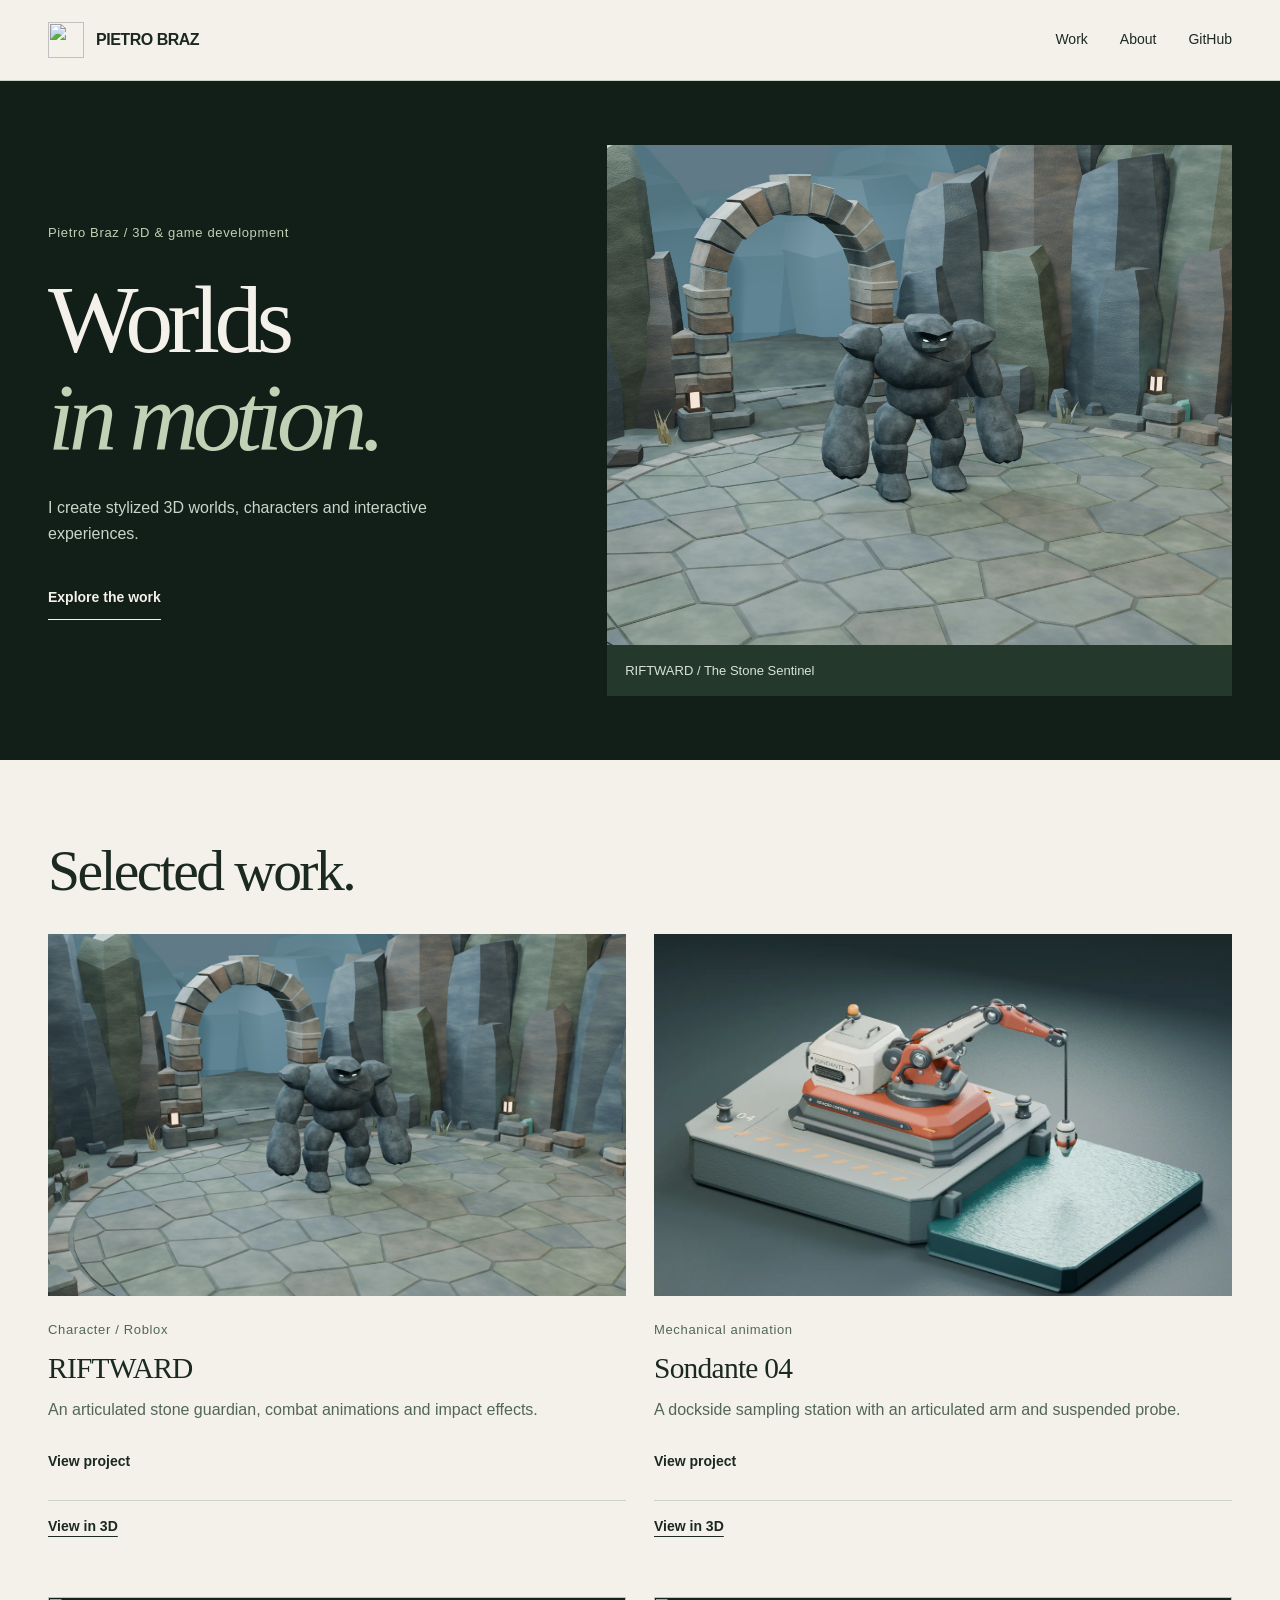
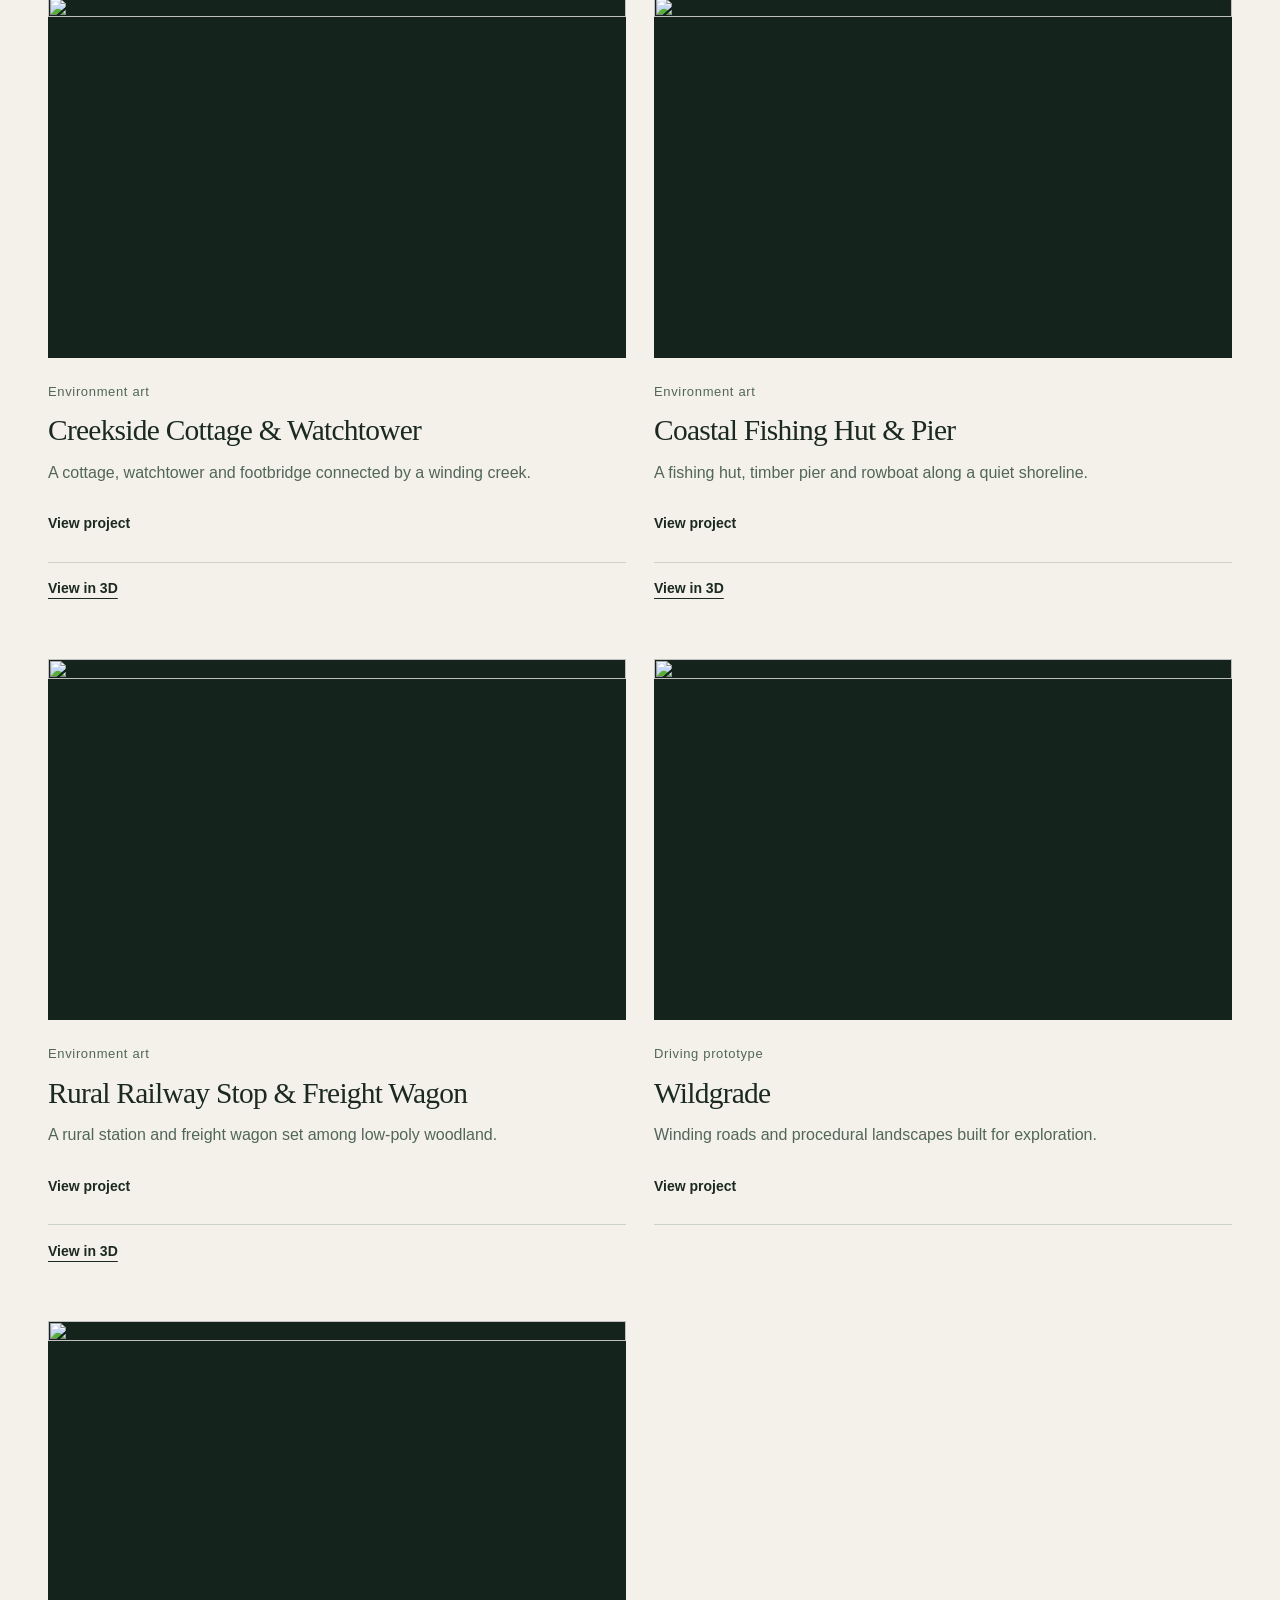
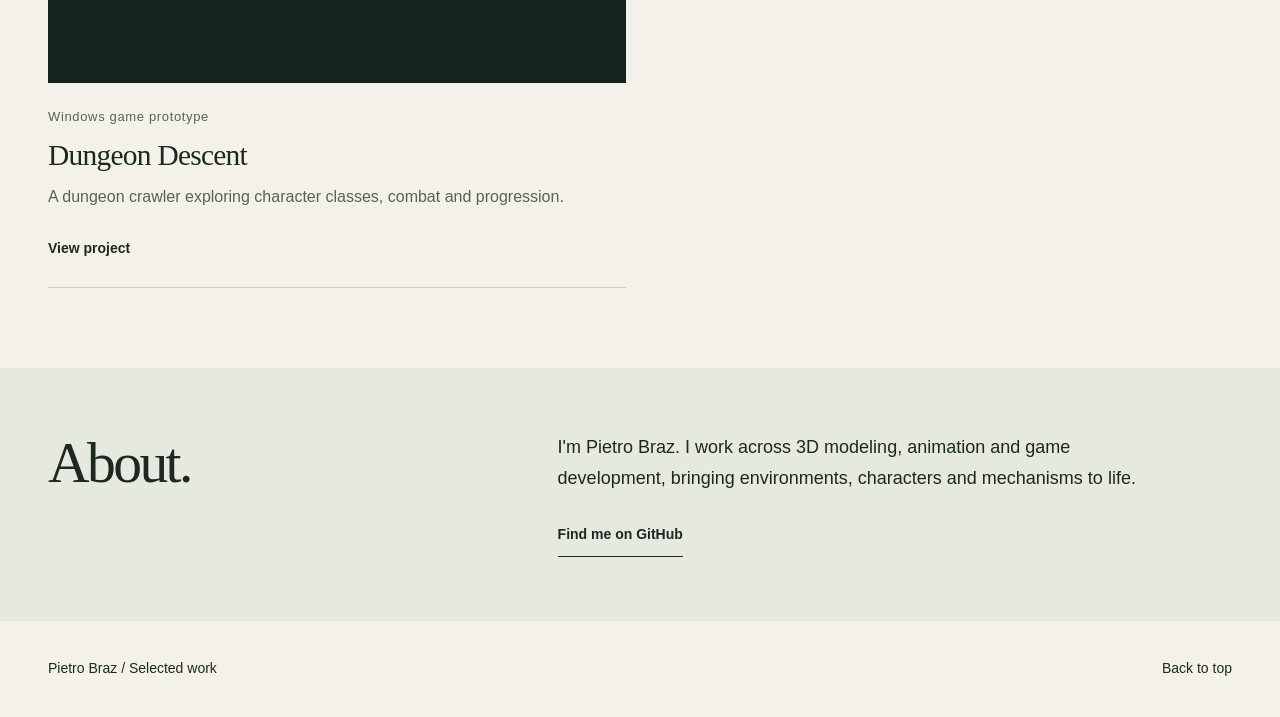
==== commit 56c4b1ea: "Add free 3D inspection and the animated RIFTWARD model Expose direct 3D links for all five model pro" ====
--- a/index.html
+++ b/index.html
@@ -1 +1 @@
-<!doctype html><html lang="en"><head><meta charset="utf-8"><meta name="viewport" content="width=device-width,initial-scale=1"><meta name="theme-color" content="#1b2921"><meta name="author" content="Pietro Braz"><title>Selected work - Pietro Braz</title><meta name="description" content="Stylized worlds, characters and interactive experiences by Pietro Braz."><link rel="canonical" href="https://pie030.github.io/"><link rel="icon" href="favicon.svg" type="image/svg+xml"><meta property="og:type" content="website"><meta property="og:title" content="Selected work - Pietro Braz"><meta property="og:description" content="Stylized worlds, characters and interactive experiences by Pietro Braz."><meta property="og:url" content="https://pie030.github.io/"><meta property="og:image" content="https://pie030.github.io/assets/riftward-arena-preview.jpg"><meta name="twitter:card" content="summary_large_image"><link rel="stylesheet" href="css/home.css"></head><body><a class="skip" href="#main">Skip to content</a><header class="sitehead"><div class="wrap nav"><a class="brand" href="#top" aria-label="Pietro Braz, home"><img src="favicon.svg" width="36" height="36" alt=""><span>PIETRO BRAZ</span></a><nav class="navlinks" id="navlinks" aria-label="Main navigation"><a href="#work">Work</a><a href="#about">About</a><a href="https://github.com/pie030" target="_blank" rel="noopener noreferrer">GitHub</a></nav><button id="menuBtn" class="menu-btn" type="button" aria-expanded="false" aria-controls="navlinks" aria-label="Open navigation menu" hidden>Menu</button></div></header><main id="main" tabindex="-1"><section class="hero" id="top"><div class="wrap hero-grid"><div class="hero-copy"><p class="micro">Pietro Braz / 3D &amp; game development</p><h1>Worlds<br><em>in motion.</em></h1><p>I create stylized 3D worlds, characters and interactive experiences.</p><a class="text-link" href="#work">Explore the work</a></div><a class="hero-media" href="projects/riftward.html" aria-label="View RIFTWARD"><img src="assets/riftward-arena-preview.jpg" alt="The stone sentinel in a rocky arena" fetchpriority="high" decoding="async"><span>RIFTWARD / The Stone Sentinel</span></a></div></section><section class="section wrap" id="work" aria-labelledby="work-title"><div class="sectionhead"><h2 id="work-title">Selected work.</h2></div><div class="work-grid"><article class="case"><a class="project-card" href="projects/riftward.html"><div class="card-image"><img src="assets/riftward-arena-preview.jpg" alt="" loading="lazy" decoding="async"></div><div class="card-copy"><span class="kicker">Character / Roblox</span><h3>RIFTWARD</h3><p>An articulated stone guardian, combat animations and impact effects.</p><span class="card-action">View project</span></div></a></article><article class="case"><a class="project-card" href="projects/sondante-04.html"><div class="card-image"><img src="assets/sondante-04-wide.webp" alt="" loading="lazy" decoding="async"></div><div class="card-copy"><span class="kicker">Mechanical animation</span><h3>Sondante 04</h3><p>A dockside sampling station with an articulated arm and suspended probe.</p><span class="card-action">View project</span></div></a></article><article class="case"><a class="project-card" href="projects/creekside-cottage-watchtower.html"><div class="card-image"><img src="assets/creekside-hero.webp" alt="" loading="lazy" decoding="async"></div><div class="card-copy"><span class="kicker">Environment art</span><h3>Creekside Cottage &amp; Watchtower</h3><p>A cottage, watchtower and footbridge connected by a winding creek.</p><span class="card-action">View project</span></div></a></article><article class="case"><a class="project-card" href="projects/coastal-fishing-hut-pier.html"><div class="card-image"><img src="assets/coastal-hero.webp" alt="" loading="lazy" decoding="async"></div><div class="card-copy"><span class="kicker">Environment art</span><h3>Coastal Fishing Hut &amp; Pier</h3><p>A fishing hut, timber pier and rowboat along a quiet shoreline.</p><span class="card-action">View project</span></div></a></article><article class="case"><a class="project-card" href="projects/rural-railway-stop-freight-wagon.html"><div class="card-image"><img src="assets/railway-hero.webp" alt="" loading="lazy" decoding="async"></div><div class="card-copy"><span class="kicker">Environment art</span><h3>Rural Railway Stop &amp; Freight Wagon</h3><p>A rural station and freight wagon set among low-poly woodland.</p><span class="card-action">View project</span></div></a></article><article class="case"><a class="project-card" href="projects/wildgrade.html"><div class="card-image"><img src="assets/wildgrade-road.webp" alt="" loading="lazy" decoding="async"></div><div class="card-copy"><span class="kicker">Driving prototype</span><h3>Wildgrade</h3><p>Winding roads and procedural landscapes built for exploration.</p><span class="card-action">View project</span></div></a></article><article class="case"><a class="project-card" href="projects/dungeon-descent.html"><div class="card-image"><img src="assets/dungeon-selection.webp" alt="" loading="lazy" decoding="async"></div><div class="card-copy"><span class="kicker">Windows game prototype</span><h3>Dungeon Descent</h3><p>A dungeon crawler exploring character classes, combat and progression.</p><span class="card-action">View project</span></div></a></article></div></section><section class="about" id="about"><div class="wrap about-grid"><h2>About.</h2><div><p>I'm Pietro Braz. I work across 3D modeling, animation and game development, bringing environments, characters and mechanisms to life.</p><a class="text-link" href="https://github.com/pie030" target="_blank" rel="noopener noreferrer">Find me on GitHub</a></div></div></section></main><footer><div class="wrap foot-bottom"><span>Pietro Braz / Selected work</span><a href="#top">Back to top</a></div></footer><script defer src="js/site.js"></script></body></html>+<!doctype html><html lang="en"><head><meta charset="utf-8"><meta name="viewport" content="width=device-width,initial-scale=1"><meta name="theme-color" content="#1b2921"><meta name="author" content="Pietro Braz"><title>Selected work - Pietro Braz</title><meta name="description" content="Stylized worlds, characters and interactive experiences by Pietro Braz."><link rel="canonical" href="https://pie030.github.io/"><link rel="icon" href="favicon.svg" type="image/svg+xml"><meta property="og:type" content="website"><meta property="og:title" content="Selected work - Pietro Braz"><meta property="og:description" content="Stylized worlds, characters and interactive experiences by Pietro Braz."><meta property="og:url" content="https://pie030.github.io/"><meta property="og:image" content="https://pie030.github.io/assets/riftward-arena-preview.jpg"><meta name="twitter:card" content="summary_large_image"><link rel="stylesheet" href="css/home.css"></head><body><a class="skip" href="#main">Skip to content</a><header class="sitehead"><div class="wrap nav"><a class="brand" href="#top" aria-label="Pietro Braz, home"><img src="favicon.svg" width="36" height="36" alt=""><span>PIETRO BRAZ</span></a><nav class="navlinks" id="navlinks" aria-label="Main navigation"><a href="#work">Work</a><a href="#about">About</a><a href="https://github.com/pie030" target="_blank" rel="noopener noreferrer">GitHub</a></nav><button id="menuBtn" class="menu-btn" type="button" aria-expanded="false" aria-controls="navlinks" aria-label="Open navigation menu" hidden>Menu</button></div></header><main id="main" tabindex="-1"><section class="hero" id="top"><div class="wrap hero-grid"><div class="hero-copy"><p class="micro">Pietro Braz / 3D &amp; game development</p><h1>Worlds<br><em>in motion.</em></h1><p>I create stylized 3D worlds, characters and interactive experiences.</p><a class="text-link" href="#work">Explore the work</a></div><a class="hero-media" href="projects/riftward.html" aria-label="View RIFTWARD"><img src="assets/riftward-arena-preview.jpg" alt="The stone sentinel in a rocky arena" fetchpriority="high" decoding="async"><span>RIFTWARD / The Stone Sentinel</span></a></div></section><section class="section wrap" id="work" aria-labelledby="work-title"><div class="sectionhead"><h2 id="work-title">Selected work.</h2></div><div class="work-grid"><article class="case"><a class="project-card" href="projects/riftward.html"><div class="card-image"><img src="assets/riftward-arena-preview.jpg" alt="" loading="lazy" decoding="async"></div><div class="card-copy"><span class="kicker">Character / Roblox</span><h3>RIFTWARD</h3><p>An articulated stone guardian, combat animations and impact effects.</p><span class="card-action">View project</span></div></a><a class="model-link" href="projects/riftward.html#interactive-viewer">View in 3D</a></article><article class="case"><a class="project-card" href="projects/sondante-04.html"><div class="card-image"><img src="assets/sondante-04-wide.webp" alt="" loading="lazy" decoding="async"></div><div class="card-copy"><span class="kicker">Mechanical animation</span><h3>Sondante 04</h3><p>A dockside sampling station with an articulated arm and suspended probe.</p><span class="card-action">View project</span></div></a><a class="model-link" href="projects/sondante-04.html#model-view">View in 3D</a></article><article class="case"><a class="project-card" href="projects/creekside-cottage-watchtower.html"><div class="card-image"><img src="assets/creekside-hero.webp" alt="" loading="lazy" decoding="async"></div><div class="card-copy"><span class="kicker">Environment art</span><h3>Creekside Cottage &amp; Watchtower</h3><p>A cottage, watchtower and footbridge connected by a winding creek.</p><span class="card-action">View project</span></div></a><a class="model-link" href="projects/creekside-cottage-watchtower.html#interactive-viewer">View in 3D</a></article><article class="case"><a class="project-card" href="projects/coastal-fishing-hut-pier.html"><div class="card-image"><img src="assets/coastal-hero.webp" alt="" loading="lazy" decoding="async"></div><div class="card-copy"><span class="kicker">Environment art</span><h3>Coastal Fishing Hut &amp; Pier</h3><p>A fishing hut, timber pier and rowboat along a quiet shoreline.</p><span class="card-action">View project</span></div></a><a class="model-link" href="projects/coastal-fishing-hut-pier.html#interactive-viewer">View in 3D</a></article><article class="case"><a class="project-card" href="projects/rural-railway-stop-freight-wagon.html"><div class="card-image"><img src="assets/railway-hero.webp" alt="" loading="lazy" decoding="async"></div><div class="card-copy"><span class="kicker">Environment art</span><h3>Rural Railway Stop &amp; Freight Wagon</h3><p>A rural station and freight wagon set among low-poly woodland.</p><span class="card-action">View project</span></div></a><a class="model-link" href="projects/rural-railway-stop-freight-wagon.html#interactive-viewer">View in 3D</a></article><article class="case"><a class="project-card" href="projects/wildgrade.html"><div class="card-image"><img src="assets/wildgrade-road.webp" alt="" loading="lazy" decoding="async"></div><div class="card-copy"><span class="kicker">Driving prototype</span><h3>Wildgrade</h3><p>Winding roads and procedural landscapes built for exploration.</p><span class="card-action">View project</span></div></a></article><article class="case"><a class="project-card" href="projects/dungeon-descent.html"><div class="card-image"><img src="assets/dungeon-selection.webp" alt="" loading="lazy" decoding="async"></div><div class="card-copy"><span class="kicker">Windows game prototype</span><h3>Dungeon Descent</h3><p>A dungeon crawler exploring character classes, combat and progression.</p><span class="card-action">View project</span></div></a></article></div></section><section class="about" id="about"><div class="wrap about-grid"><h2>About.</h2><div><p>I'm Pietro Braz. I work across 3D modeling, animation and game development, bringing environments, characters and mechanisms to life.</p><a class="text-link" href="https://github.com/pie030" target="_blank" rel="noopener noreferrer">Find me on GitHub</a></div></div></section></main><footer><div class="wrap foot-bottom"><span>Pietro Braz / Selected work</span><a href="#top">Back to top</a></div></footer><script defer src="js/site.js"></script></body></html>
--- a/css/home.css
+++ b/css/home.css
@@ -1 +1,2 @@
-:root{--ink:#1b2921;--deep:#121e18;--paper:#f3f1e9;--sage:#c0d1b5;--muted:#526658;--line:#cbd3c9;--serif:Georgia,'Times New Roman',serif;--sans:Arial,Helvetica,sans-serif}*{box-sizing:border-box}html{scroll-behavior:smooth;scroll-padding-top:90px}body{margin:0;background:var(--paper);color:var(--ink);font:1rem/1.65 var(--sans);-webkit-font-smoothing:antialiased}img{display:block;max-width:100%}a{color:inherit;text-decoration:none}button{font:inherit;cursor:pointer}[hidden]{display:none!important}a:focus-visible,button:focus-visible{outline:3px solid #568365;outline-offset:5px}.text-link:hover,.project-card:hover .card-action{text-decoration:underline;text-underline-offset:6px}.wrap{width:min(1340px,calc(100% - 96px));margin-inline:auto}.skip{position:absolute;top:8px;left:-10000px;z-index:100;background:white;color:var(--ink);padding:12px}.skip:focus{left:8px}.sitehead{background:var(--paper);border-bottom:1px solid var(--line);position:sticky;top:0;z-index:10}.nav{min-height:80px;display:flex;justify-content:space-between;align-items:center;gap:24px;position:relative}.brand{display:flex;align-items:center;gap:12px;font-size:1rem;font-weight:700;letter-spacing:-.03em;white-space:nowrap}.brand img{width:36px;height:36px}.navlinks{display:flex;gap:32px}.navlinks a{font-size:.875rem;min-height:44px;display:flex;align-items:center}.menu-btn{display:none;border:1px solid var(--line);background:transparent;color:var(--ink);padding:9px 15px;min-height:44px}.hero{background:var(--deep);color:var(--paper)}.hero-grid{display:grid;grid-template-columns:minmax(0,.9fr) minmax(0,1.1fr);gap:48px;align-items:center;padding-block:64px}.hero-copy{min-width:0}.micro,.kicker{font-size:.8125rem;letter-spacing:.05em}.micro{color:var(--sage);margin:0}h1{font:400 clamp(3.5rem,7.5vw,7.5rem)/1.02 var(--serif);letter-spacing:-.06em;margin:28px 0}h1 em{font-weight:400;color:var(--sage)}.hero-copy>p:not(.micro){max-width:28rem;color:#c8d6ca;margin:0 0 28px;font-size:1rem}.text-link{display:inline-flex;align-items:center;min-height:44px;border-bottom:1px solid currentColor;font-size:.875rem;font-weight:600}.hero-media{min-width:0;background:#24382c;display:block}.hero-media img{width:100%;aspect-ratio:5/4;object-fit:cover}.hero-media span{display:block;padding:15px 18px;color:#d9e2d6;font-size:.8125rem}.section{padding-block:80px}.sectionhead{margin-bottom:32px}h2{font:400 clamp(2.5rem,4.5vw,4rem)/1.08 var(--serif);letter-spacing:-.045em;margin:0}.work-grid{display:grid;grid-template-columns:repeat(2,minmax(0,1fr));gap:48px 28px}.case{min-width:0}.project-card{display:block;height:100%}.card-image{overflow:hidden;background:#14231c}.card-image img{width:100%;aspect-ratio:16/10;object-fit:cover;transition:transform .25s}.project-card:hover img{transform:scale(1.025)}.card-copy{padding:20px 0 0;border-bottom:1px solid var(--line)}.kicker{color:var(--muted)}h3{font:400 clamp(1.65rem,2.3vw,2.2rem)/1.13 var(--serif);letter-spacing:-.025em;margin:10px 0 12px;overflow-wrap:break-word}.card-copy p{font-size:1rem;color:var(--muted);margin:0 0 16px}.card-action{display:inline-flex;min-height:44px;align-items:center;font-size:.875rem;font-weight:600;margin-bottom:16px}.about{background:#e5e9df;padding-block:64px}.about-grid{display:grid;grid-template-columns:1fr 1.5fr;gap:60px}.about p{max-width:39rem;font-size:1.125rem;line-height:1.75;margin:0 0 18px}footer{padding-block:26px}.foot-bottom{display:flex;justify-content:space-between;gap:20px;font-size:.875rem;align-items:center}.foot-bottom a{min-height:44px;display:inline-flex;align-items:center}@media(max-width:1000px){.wrap{width:calc(100% - 64px)}.hero-grid{gap:28px}.hero-grid h1{font-size:clamp(3rem,7vw,5.5rem)}}@media(max-width:760px){.wrap{width:calc(100% - 40px)}.nav{min-height:72px;flex-wrap:wrap;padding-block:12px;gap:12px}.navlinks{gap:20px}.menu-btn:not([hidden]){display:block}.navlinks.enhanced{display:none;position:absolute;inset:100% -20px auto;background:var(--paper);border-bottom:1px solid var(--line);padding:14px 20px;z-index:20}.navlinks.enhanced.open{display:flex}.hero-grid{grid-template-columns:1fr;padding-block:44px;gap:32px}.hero h1{font-size:clamp(3.5rem,13vw,5rem);margin-block:24px}.hero-media img{aspect-ratio:16/10}.section{padding-block:56px}.work-grid{gap:36px 22px}.about-grid{grid-template-columns:1fr;gap:24px}.about{padding-block:48px}.about p{font-size:1rem}}@media(max-width:550px){.work-grid{grid-template-columns:1fr}.brand{font-size:.875rem;gap:9px}.brand img{width:32px;height:32px}.micro{max-width:24ch}.foot-bottom{align-items:flex-start;flex-direction:column;gap:6px}h3{font-size:1.875rem}}@media(prefers-reduced-motion:reduce){html{scroll-behavior:auto}.card-image img{transition:none}.project-card:hover img{transform:none}}+:root{--ink:#1b2921;--deep:#121e18;--paper:#f3f1e9;--sage:#c0d1b5;--muted:#526658;--line:#cbd3c9;--serif:Georgia,'Times New Roman',serif;--sans:Arial,Helvetica,sans-serif}*{box-sizing:border-box}html{scroll-behavior:smooth;scroll-padding-top:90px}body{margin:0;background:var(--paper);color:var(--ink);font:1rem/1.65 var(--sans);-webkit-font-smoothing:antialiased}img{display:block;max-width:100%}a{color:inherit;text-decoration:none}button{font:inherit;cursor:pointer}[hidden]{display:none!important}a:focus-visible,button:focus-visible{outline:3px solid #568365;outline-offset:5px}.text-link:hover,.project-card:hover .card-action{text-decoration:underline;text-underline-offset:6px}.wrap{width:min(1340px,calc(100% - 96px));margin-inline:auto}.skip{position:absolute;top:8px;left:-10000px;z-index:100;background:white;color:var(--ink);padding:12px}.skip:focus{left:8px}.sitehead{background:var(--paper);border-bottom:1px solid var(--line);position:sticky;top:0;z-index:10}.nav{min-height:80px;display:flex;justify-content:space-between;align-items:center;gap:24px;position:relative}.brand{display:flex;align-items:center;gap:12px;font-size:1rem;font-weight:700;letter-spacing:-.03em;white-space:nowrap}.brand img{width:36px;height:36px}.navlinks{display:flex;gap:32px}.navlinks a{font-size:.875rem;min-height:44px;display:flex;align-items:center}.menu-btn{display:none;border:1px solid var(--line);background:transparent;color:var(--ink);padding:9px 15px;min-height:44px}.hero{background:var(--deep);color:var(--paper)}.hero-grid{display:grid;grid-template-columns:minmax(0,.9fr) minmax(0,1.1fr);gap:48px;align-items:center;padding-block:64px}.hero-copy{min-width:0}.micro,.kicker{font-size:.8125rem;letter-spacing:.05em}.micro{color:var(--sage);margin:0}h1{font:400 clamp(3.5rem,7.5vw,7.5rem)/1.02 var(--serif);letter-spacing:-.06em;margin:28px 0}h1 em{font-weight:400;color:var(--sage)}.hero-copy>p:not(.micro){max-width:28rem;color:#c8d6ca;margin:0 0 28px;font-size:1rem}.text-link{display:inline-flex;align-items:center;min-height:44px;border-bottom:1px solid currentColor;font-size:.875rem;font-weight:600}.hero-media{min-width:0;background:#24382c;display:block}.hero-media img{width:100%;aspect-ratio:5/4;object-fit:cover}.hero-media span{display:block;padding:15px 18px;color:#d9e2d6;font-size:.8125rem}.section{padding-block:80px}.sectionhead{margin-bottom:32px}h2{font:400 clamp(2.5rem,4.5vw,4rem)/1.08 var(--serif);letter-spacing:-.045em;margin:0}.work-grid{display:grid;grid-template-columns:repeat(2,minmax(0,1fr));gap:48px 28px}.case{min-width:0}.project-card{display:block;height:100%}.card-image{overflow:hidden;background:#14231c}.card-image img{width:100%;aspect-ratio:16/10;object-fit:cover;transition:transform .25s}.project-card:hover img{transform:scale(1.025)}.card-copy{padding:20px 0 0;border-bottom:1px solid var(--line)}.kicker{color:var(--muted)}h3{font:400 clamp(1.65rem,2.3vw,2.2rem)/1.13 var(--serif);letter-spacing:-.025em;margin:10px 0 12px;overflow-wrap:break-word}.card-copy p{font-size:1rem;color:var(--muted);margin:0 0 16px}.card-action{display:inline-flex;min-height:44px;align-items:center;font-size:.875rem;font-weight:600;margin-bottom:16px}.about{background:#e5e9df;padding-block:64px}.about-grid{display:grid;grid-template-columns:1fr 1.5fr;gap:60px}.about p{max-width:39rem;font-size:1.125rem;line-height:1.75;margin:0 0 18px}footer{padding-block:26px}.foot-bottom{display:flex;justify-content:space-between;gap:20px;font-size:.875rem;align-items:center}.foot-bottom a{min-height:44px;display:inline-flex;align-items:center}@media(max-width:1000px){.wrap{width:calc(100% - 64px)}.hero-grid{gap:28px}.hero-grid h1{font-size:clamp(3rem,7vw,5.5rem)}}@media(max-width:760px){.wrap{width:calc(100% - 40px)}.nav{min-height:72px;flex-wrap:wrap;padding-block:12px;gap:12px}.navlinks{gap:20px}.menu-btn:not([hidden]){display:block}.navlinks.enhanced{display:none;position:absolute;inset:100% -20px auto;background:var(--paper);border-bottom:1px solid var(--line);padding:14px 20px;z-index:20}.navlinks.enhanced.open{display:flex}.hero-grid{grid-template-columns:1fr;padding-block:44px;gap:32px}.hero h1{font-size:clamp(3.5rem,13vw,5rem);margin-block:24px}.hero-media img{aspect-ratio:16/10}.section{padding-block:56px}.work-grid{gap:36px 22px}.about-grid{grid-template-columns:1fr;gap:24px}.about{padding-block:48px}.about p{font-size:1rem}}@media(max-width:550px){.work-grid{grid-template-columns:1fr}.brand{font-size:.875rem;gap:9px}.brand img{width:32px;height:32px}.micro{max-width:24ch}.foot-bottom{align-items:flex-start;flex-direction:column;gap:6px}h3{font-size:1.875rem}}@media(prefers-reduced-motion:reduce){html{scroll-behavior:auto}.card-image img{transition:none}.project-card:hover img{transform:none}}
+.project-card{height:auto}.model-link{display:inline-flex;align-items:center;min-height:44px;margin-top:4px;font-size:.875rem;font-weight:600;text-decoration:underline;text-underline-offset:5px}
